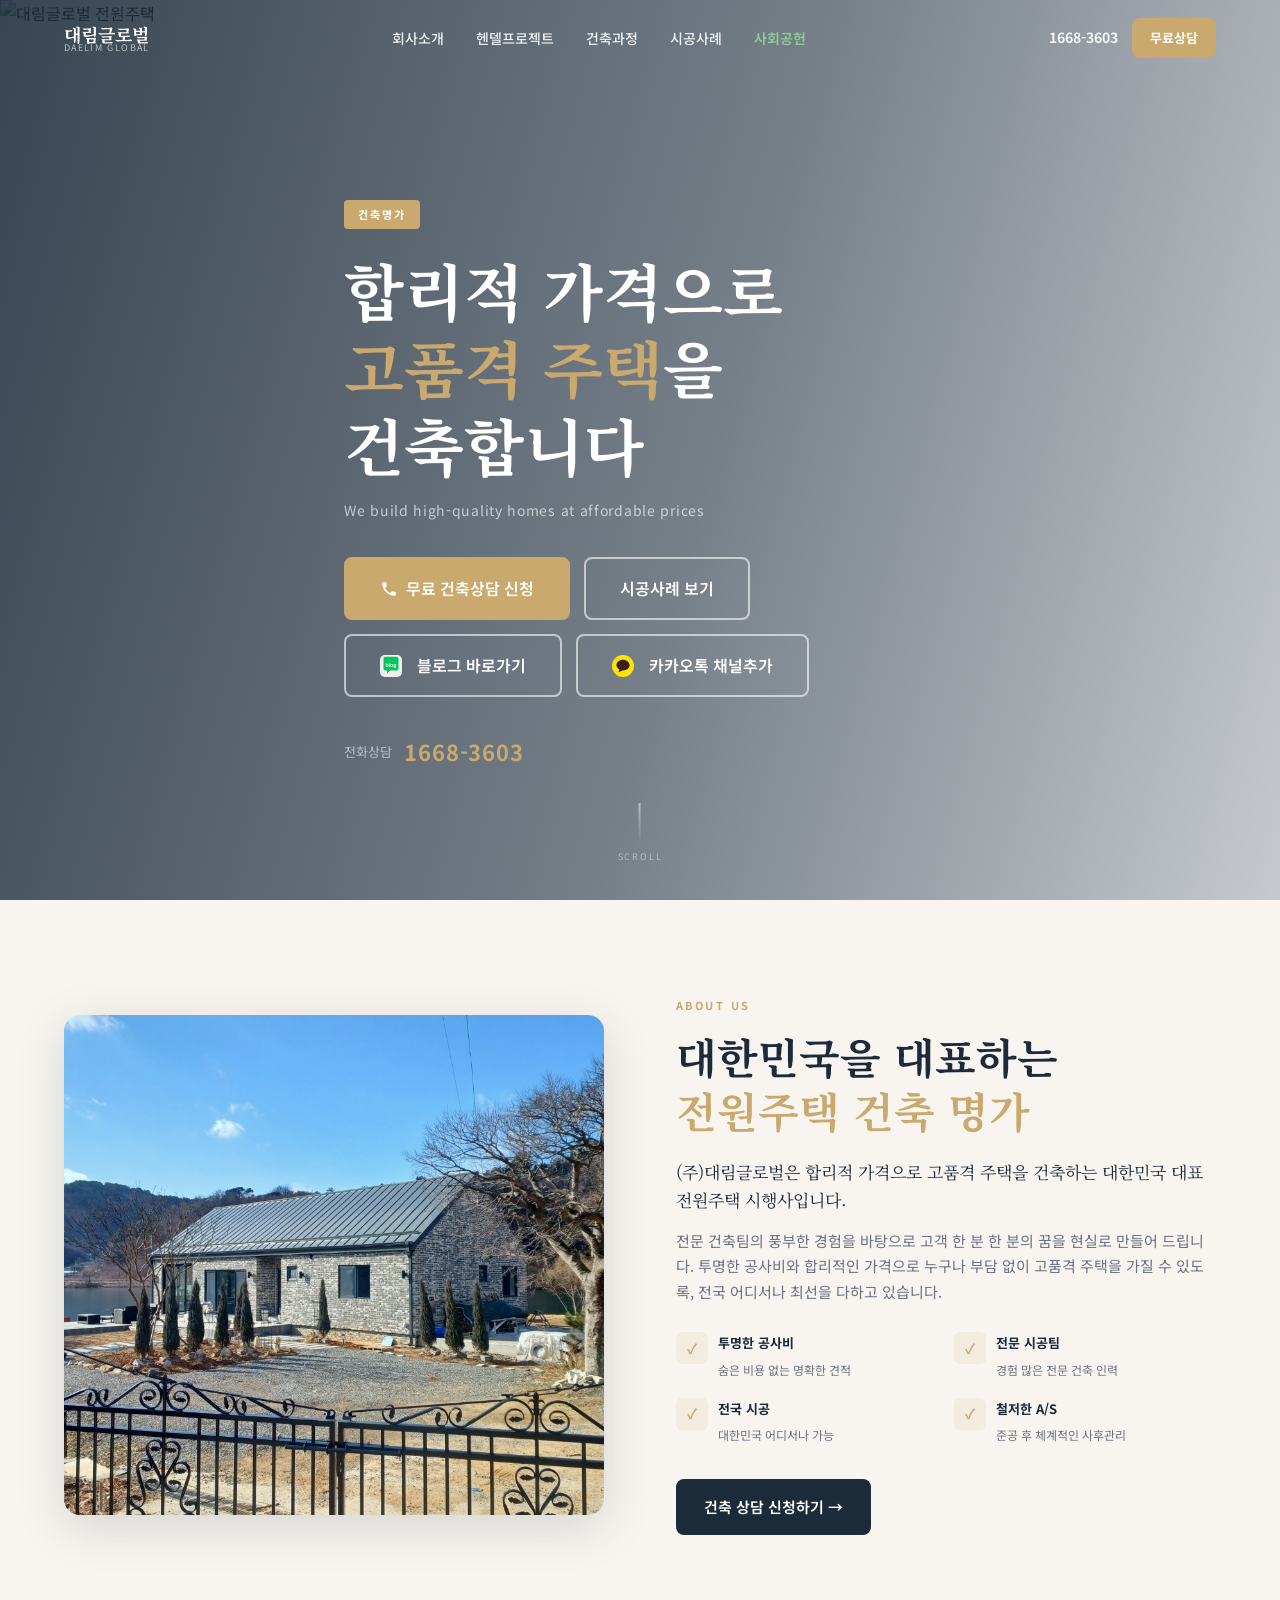
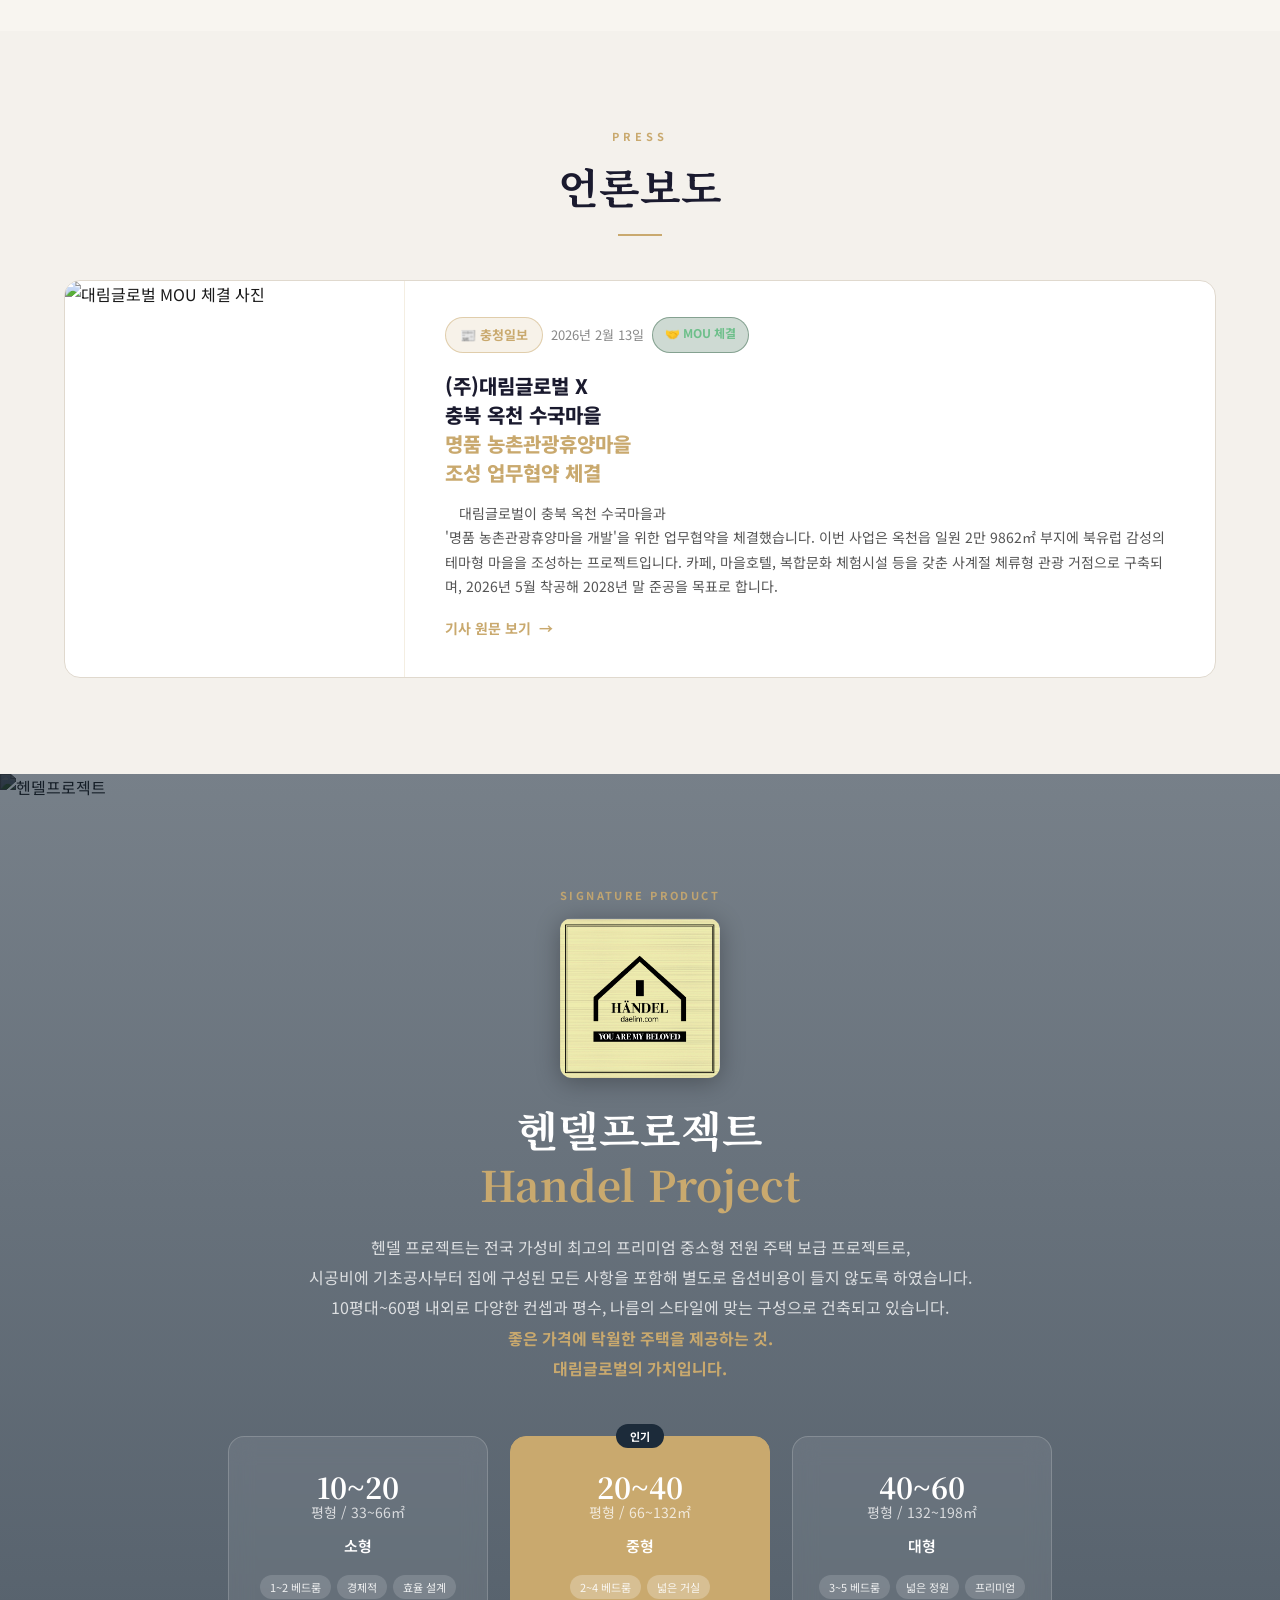
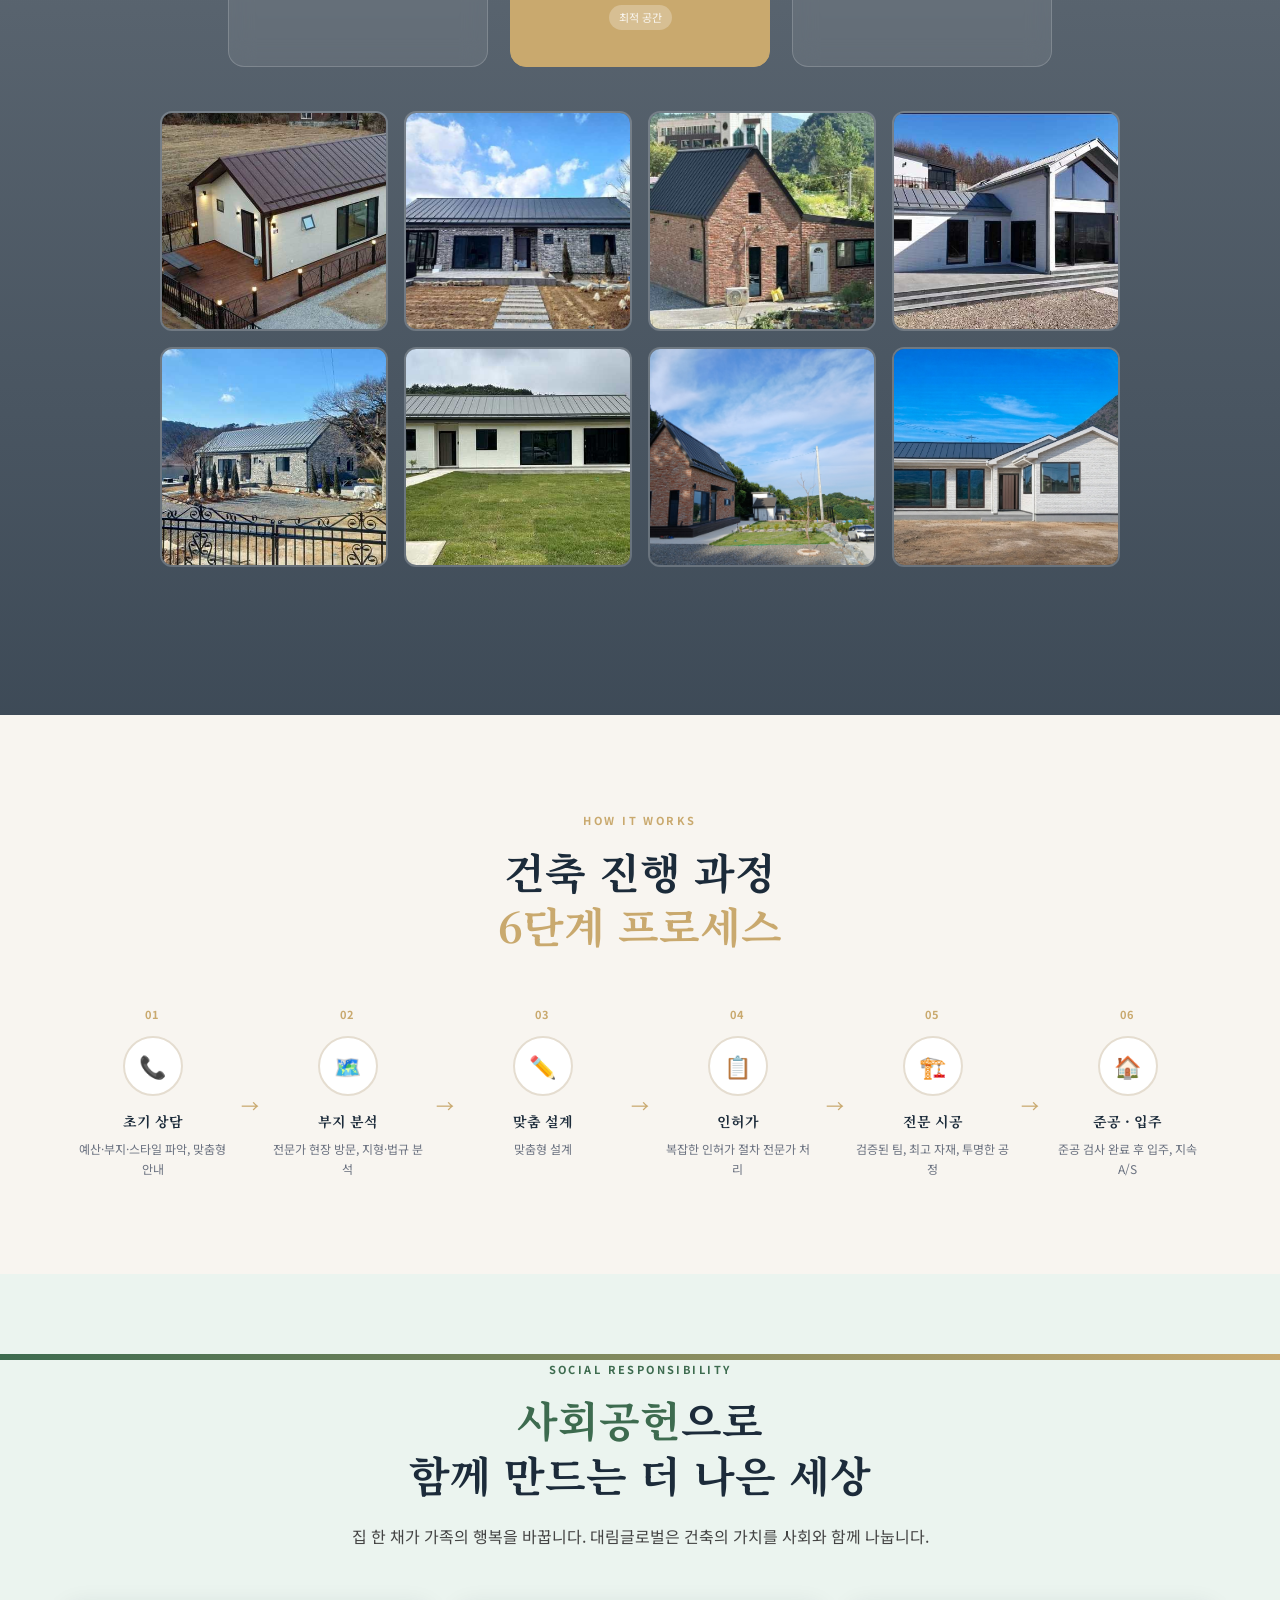
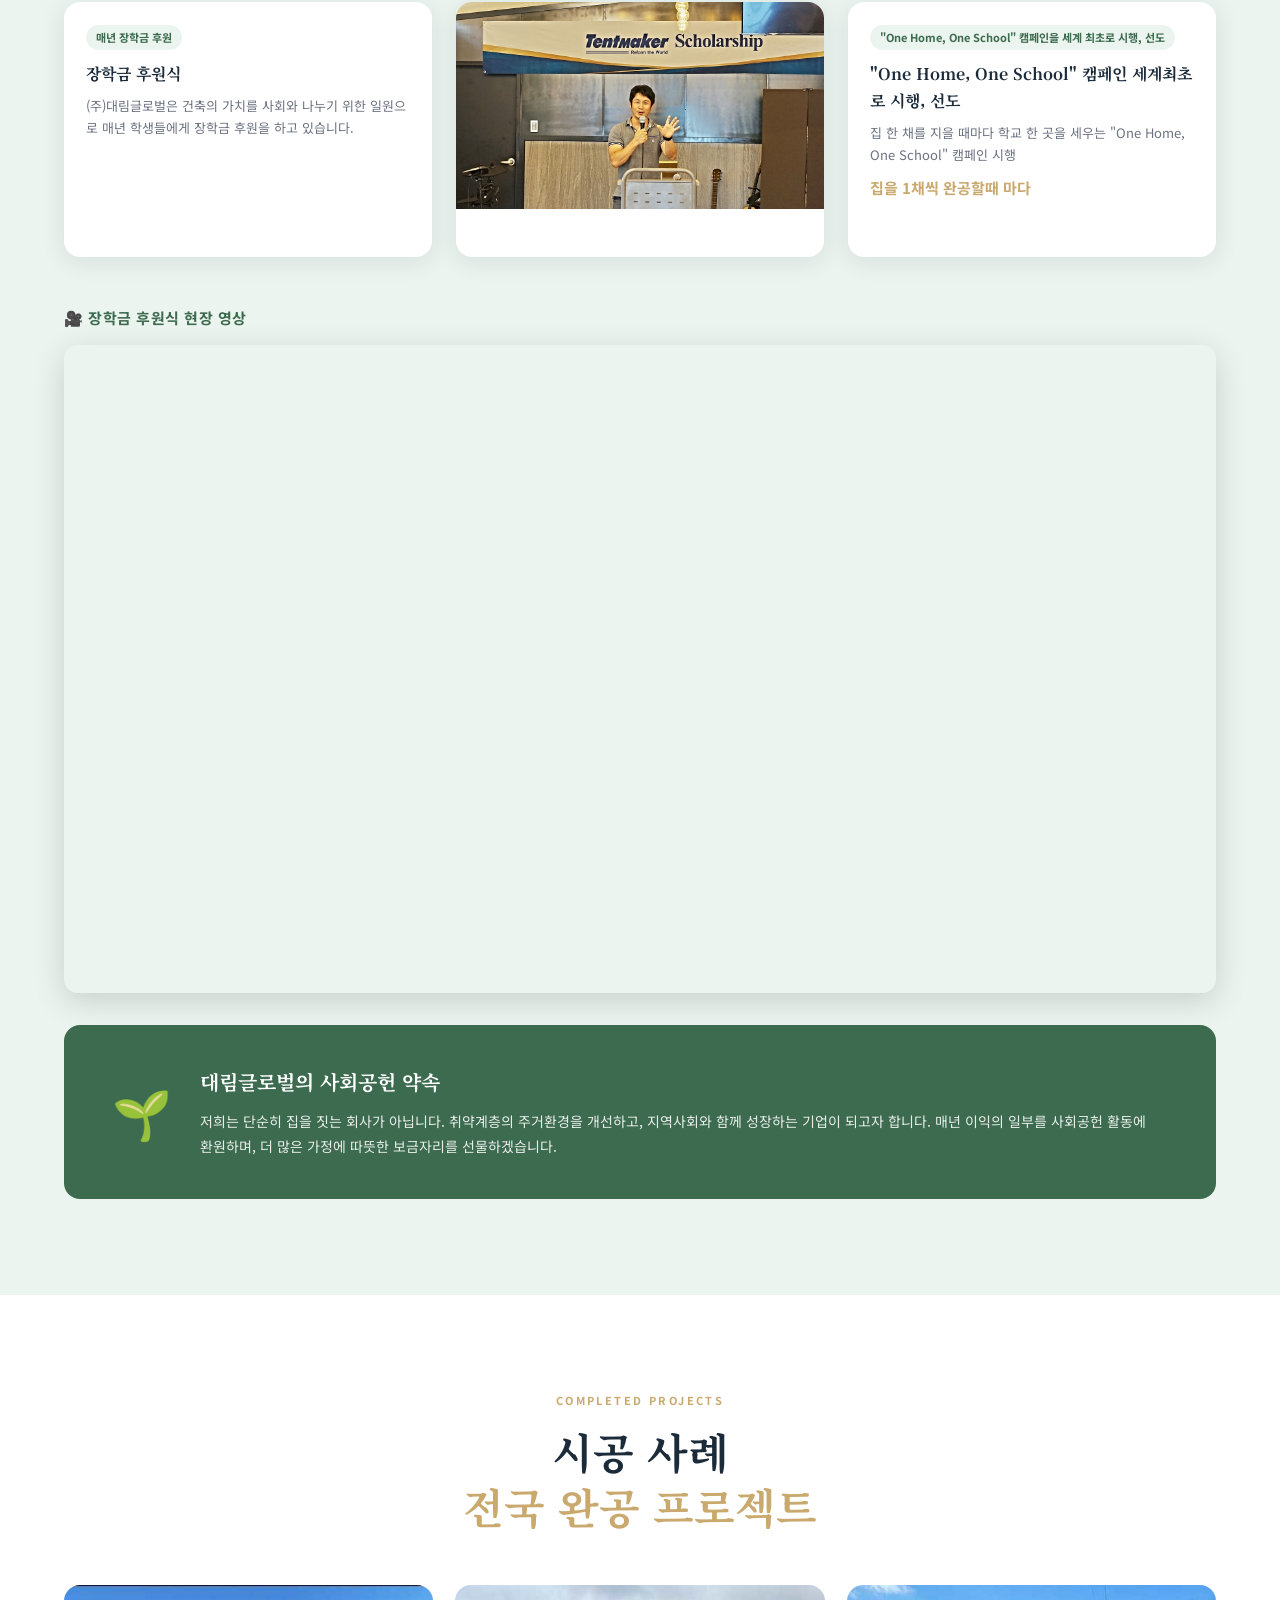
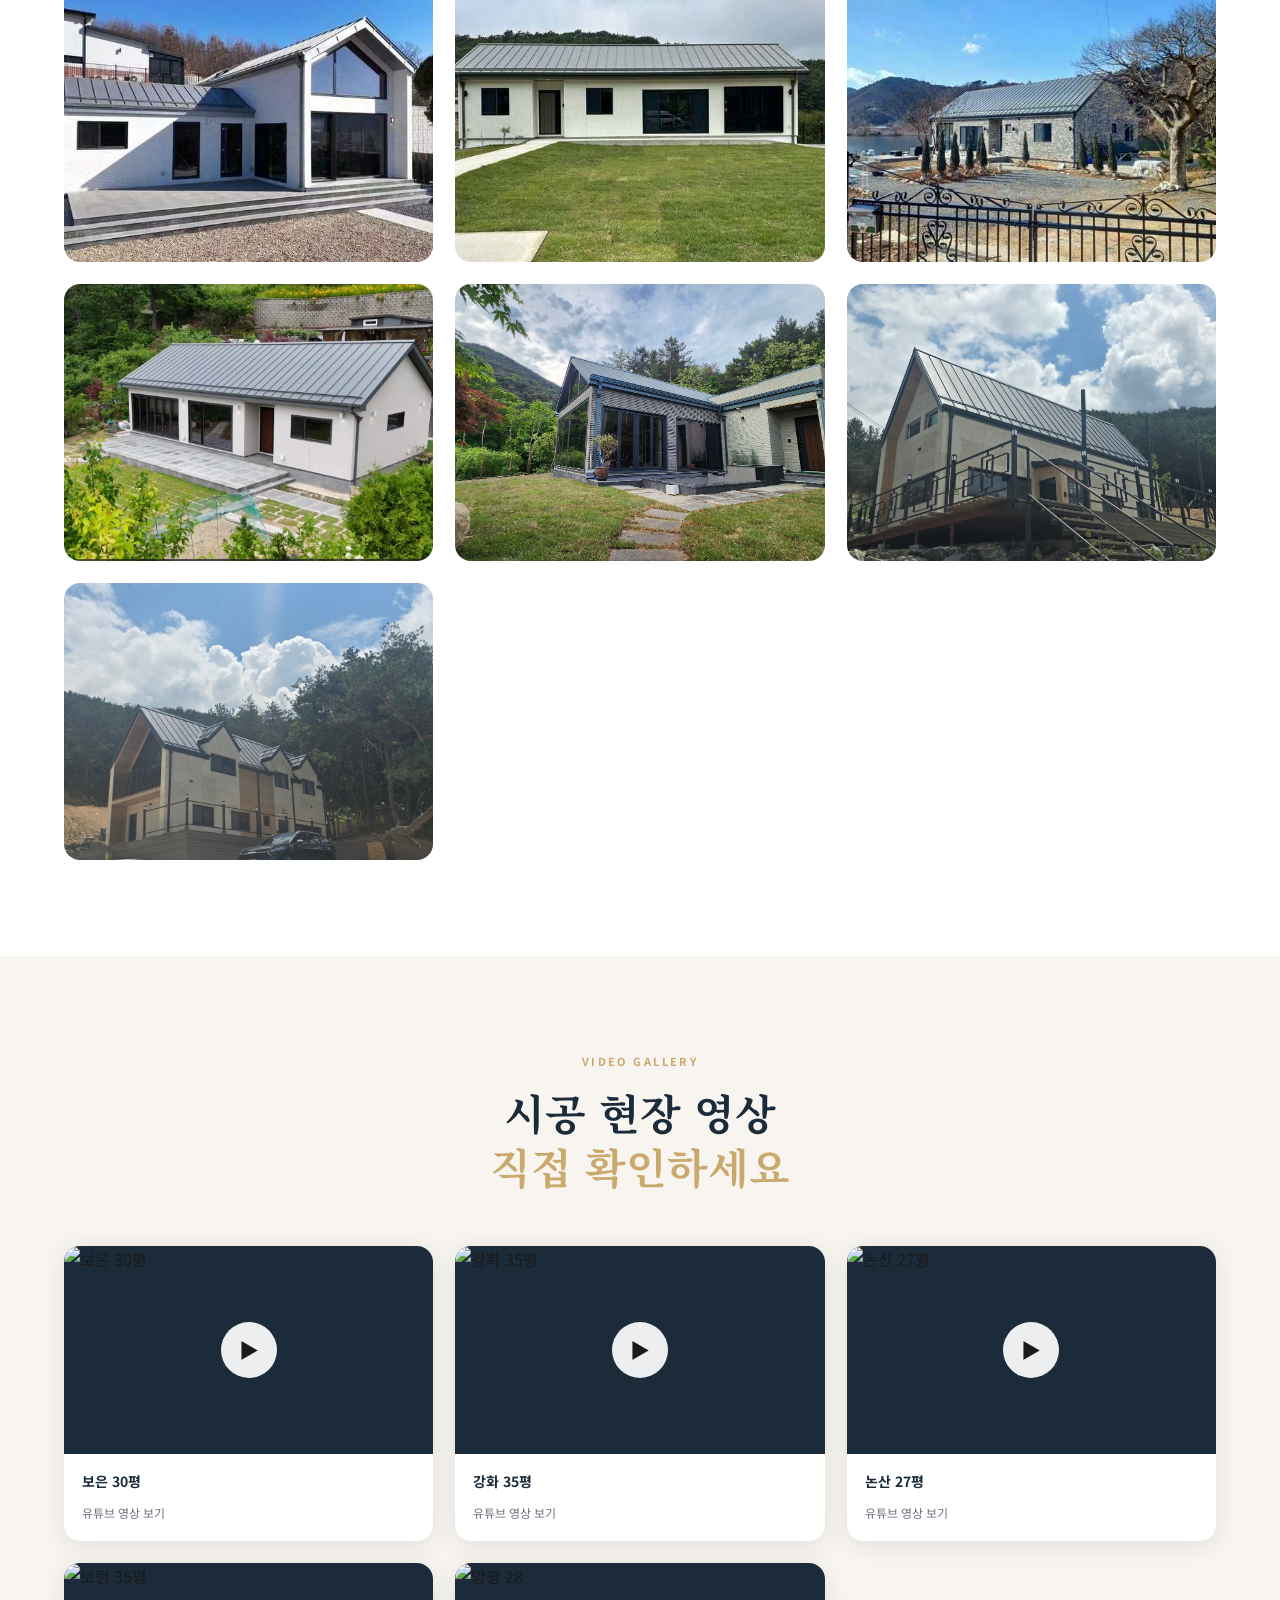
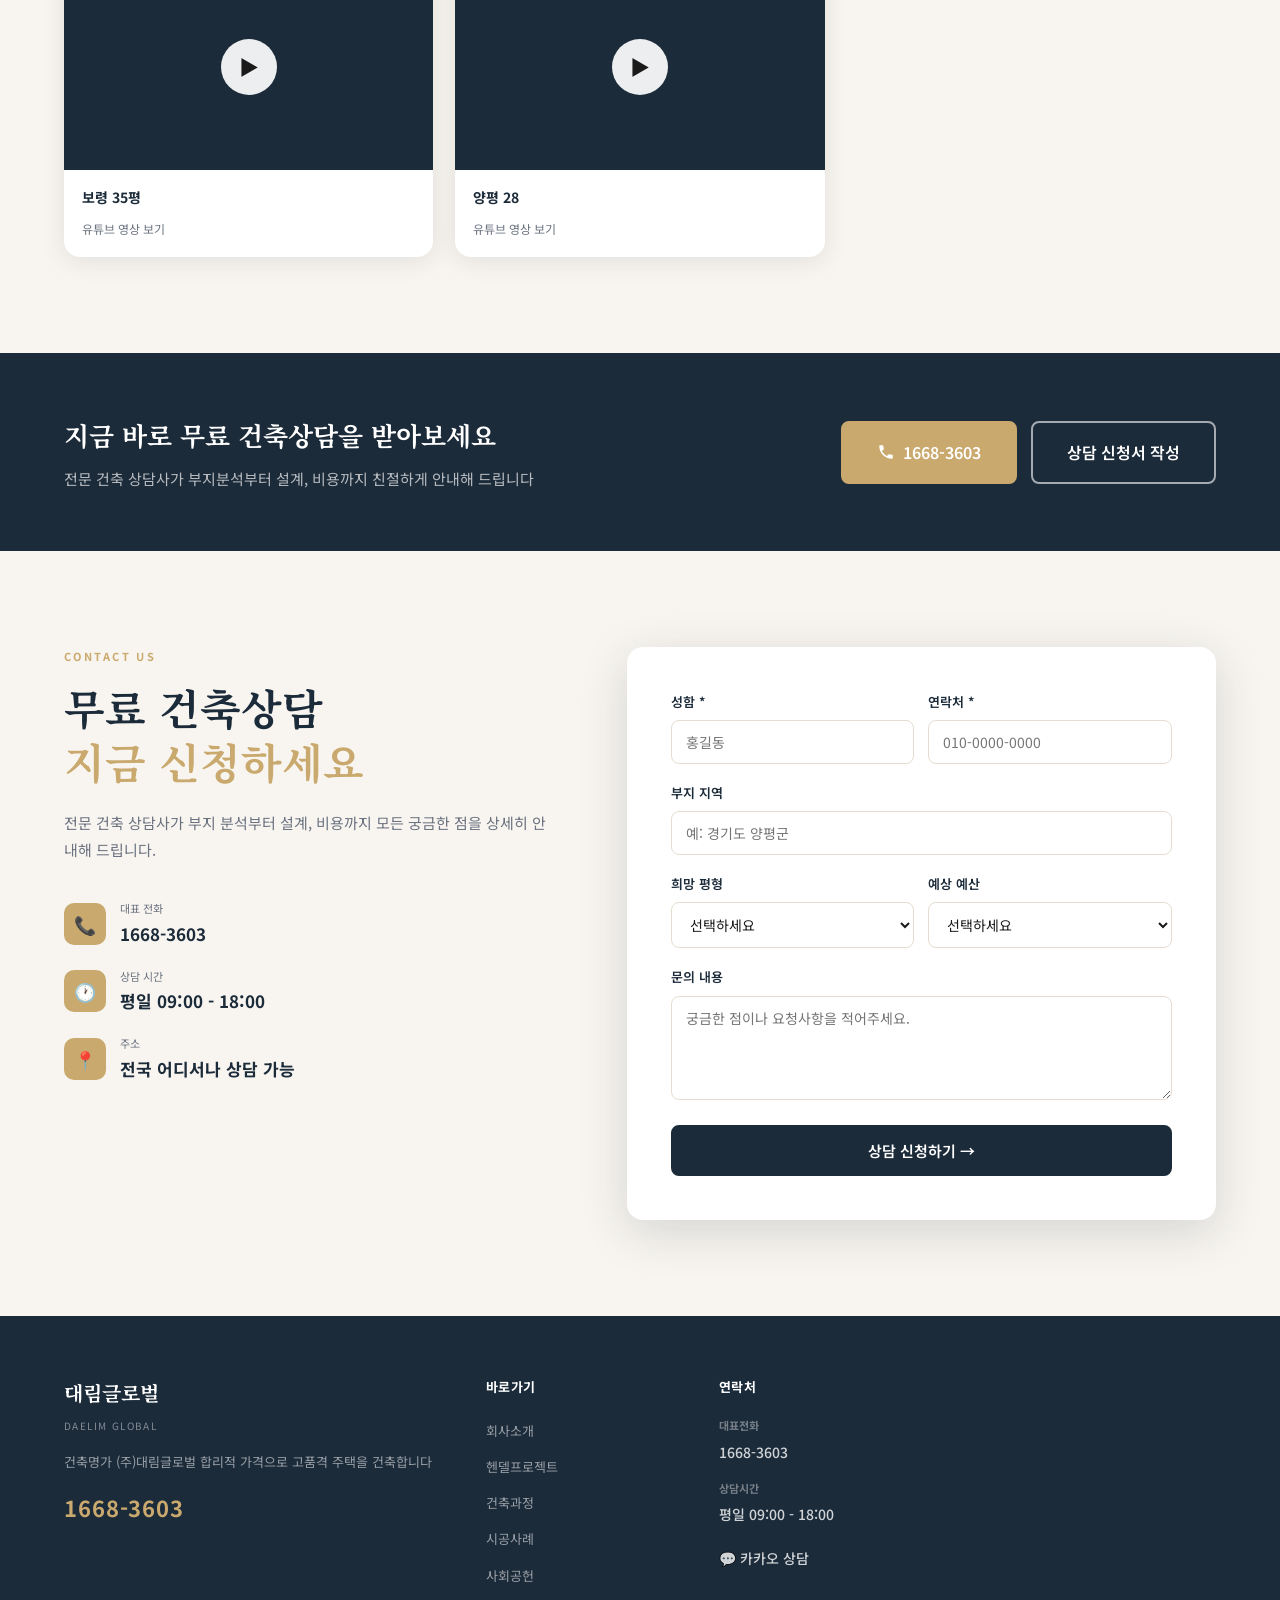
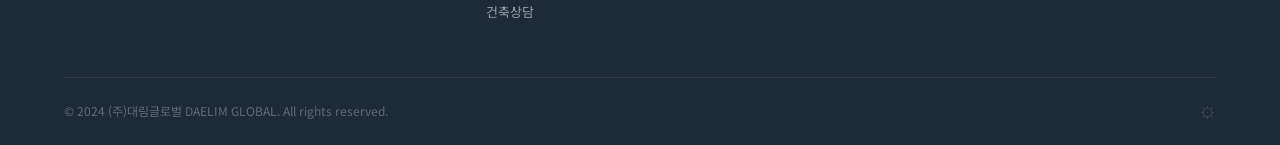
==== index.html @ bdccb21d "Add scholarship ceremony YouTube video to social section" ====
<!DOCTYPE html>
<html lang="ko">
<head>
  <meta charset="UTF-8">
  <meta name="viewport" content="width=device-width, initial-scale=1.0">
  <title>건축명가 (주)대림글로벌 | 합리적 가격, 고품격 전원주택</title>
  <meta name="description" content="건축명가 대림글로벌. 합리적 가격으로 고품격 전원주택을 전국 어디서나 건축합니다. 헨델프로젝트 10~40평 다양한 평형, 투명한 공사비. ☎ 1668-3603">
  <meta property="og:title" content="건축명가 (주)대림글로벌">
  <meta property="og:description" content="합리적 가격으로 고품격 주택을 건축합니다. We build high-quality homes at affordable prices.">
  <meta property="og:type" content="website">
  <link rel="preconnect" href="https://fonts.googleapis.com">
  <link rel="preconnect" href="https://fonts.gstatic.com" crossorigin>
  <link href="https://fonts.googleapis.com/css2?family=Noto+Sans+KR:wght@300;400;500;700&family=Noto+Serif+KR:wght@400;600;700&display=swap" rel="stylesheet">
  <link rel="stylesheet" href="css/style.css">
  <script>
    /* ── 사이트 전역 설정 (모든 기기에서 공통 적용) ── */
    window.DG_CONFIG = {
      w3key:  'dbe4c36b-4b67-4f45-b6d4-99864c518c09',
      gasUrl: 'https://script.google.com/macros/s/AKfycbyP5cpCg7c2ASs5irkB9Z6EfsmQDtLmDY5dZpL1dRGdplwaWx9z8Zp_9alCSHJ4WEhPHQ/exec'
    };
  </script>
</head>
<body>

<!-- ===== HEADER ===== -->
<header class="site-header" id="siteHeader">
  <div class="header-inner">
    <a href="#home" class="site-logo">
<div class="logo-text">
        <span class="logo-kr">대림글로벌</span>
        <span class="logo-en">DAELIM GLOBAL</span>
      </div>
    </a>
    <nav class="site-nav">
      <ul class="nav-list">
        <li><a href="#about" class="nav-link" id="nav-about">회사소개</a></li>
        <li><a href="#handel" class="nav-link" id="nav-beethoven">헨델프로젝트</a></li>
        <li><a href="#process" class="nav-link" id="nav-process">건축과정</a></li>
        <li><a href="#portfolio" class="nav-link" id="nav-portfolio">시공사례</a></li>
        <li><a href="#social" class="nav-link nav-social" id="nav-social">사회공헌</a></li>
      </ul>
    </nav>
    <div class="header-right">
      <a href="tel:16683603" class="header-phone" id="headerPhone">
        <svg width="15" height="15" viewBox="0 0 24 24" fill="currentColor"><path d="M6.6 10.8c1.4 2.8 3.8 5.1 6.6 6.6l2.2-2.2c.27-.27.67-.36 1.02-.24 1.12.37 2.33.57 3.58.57.55 0 1 .45 1 1V20c0 .55-.45 1-1 1-9.39 0-17-7.61-17-17 0-.55.45-1 1-1h3.5c.55 0 1 .45 1 1 0 1.25.2 2.45.57 3.57.11.35.03.74-.25 1.01L6.6 10.8z"/></svg>
        1668-3603
      </a>
      <a href="#contact" class="btn-header-cta" id="nav-cta">무료상담</a>
    </div>
    <button class="mobile-toggle" id="mobileToggle" aria-label="메뉴">
      <span></span><span></span><span></span>
    </button>
  </div>
  <div class="mobile-menu" id="mobileMenu">
    <ul>
      <li><a href="#about" id="mnav-about">회사소개</a></li>
      <li><a href="#handel" id="mnav-beethoven">헨델프로젝트</a></li>
      <li><a href="#process" id="mnav-process">건축과정</a></li>
      <li><a href="#portfolio" id="mnav-portfolio">시공사례</a></li>
      <li><a href="#social" class="mobile-social-link"><span>🌱</span> <span id="mnav-social">사회공헌</span></a></li>
      <li><a href="#contact" class="mobile-cta" id="mnav-cta">무료상담 신청</a></li>
    </ul>
  </div>
</header>

<!-- ===== HERO ===== -->
<section class="hero" id="home">
  <div class="hero-bg">
    <img src="https://images.unsplash.com/photo-1600585154340-be6161a56a0c?w=1920&q=85&auto=format&fit=crop" alt="대림글로벌 전원주택" id="heroBgImg">
  </div>
  <div class="hero-overlay"></div>
  <div class="hero-content container">
    <div class="hero-badge">건축명가</div>
    <h1 class="hero-title" id="heroTitle">
      합리적 가격으로<br><em>고품격 주택</em>을<br>건축합니다
    </h1>
    <p class="hero-sub" id="heroSub">We build high-quality homes at affordable prices</p>
    <div class="hero-btns">
      <a href="#contact" class="btn btn-gold btn-lg">
        <svg width="18" height="18" viewBox="0 0 24 24" fill="currentColor"><path d="M6.6 10.8c1.4 2.8 3.8 5.1 6.6 6.6l2.2-2.2c.27-.27.67-.36 1.02-.24 1.12.37 2.33.57 3.58.57.55 0 1 .45 1 1V20c0 .55-.45 1-1 1-9.39 0-17-7.61-17-17 0-.55.45-1 1-1h3.5c.55 0 1 .45 1 1 0 1.25.2 2.45.57 3.57.11.35.03.74-.25 1.01L6.6 10.8z"/></svg>
        무료 건축상담 신청
      </a>
      <a href="#portfolio" class="btn btn-outline-light btn-lg">시공사례 보기</a>
      <a href="https://blog.naver.com/daelim_global" target="_blank" rel="noopener" class="btn btn-outline-light btn-lg hero-blog-btn">
        <svg xmlns="http://www.w3.org/2000/svg" viewBox="0 0 100 100" width="22" height="22" style="vertical-align:-5px;margin-right:7px;flex-shrink:0">
          <rect width="100" height="100" rx="22" fill="#efefef"/>
          <path d="M16,16 Q16,8 24,8 L76,8 Q84,8 84,16 L84,62 Q84,70 76,70 L46,70 L32,84 L32,70 L24,70 Q16,70 16,62 Z" fill="#03C75A"/>
          <text x="50" y="47" font-family="Arial,Helvetica,sans-serif" font-weight="bold" font-size="24" fill="white" text-anchor="middle" dominant-baseline="middle">blog</text>
        </svg>
        블로그 바로가기
      </a>
      <a href="https://pf.kakao.com/_lxijPG" target="_blank" rel="noopener" class="btn btn-outline-light btn-lg hero-blog-btn">
        <svg xmlns="http://www.w3.org/2000/svg" viewBox="0 0 100 100" width="22" height="22" style="vertical-align:-5px;margin-right:7px;flex-shrink:0">
          <circle cx="50" cy="50" r="50" fill="#FEE500"/>
          <path d="M50 22c-16.57 0-30 10.52-30 23.5 0 8.34 5.27 15.65 13.2 19.8l-3.35 12.24a1 1 0 0 0 1.5 1.1L46.1 70.1A34.7 34.7 0 0 0 50 70.5c16.57 0 30-10.52 30-23.5S66.57 22 50 22z" fill="#3A1D1D"/>
        </svg>
        카카오톡 채널추가
      </a>
    </div>
    <div class="hero-phone-row">
      <span>전화상담</span>
      <a href="tel:16683603" class="hero-phone-num" id="heroPhone">1668-3603</a>
    </div>
  </div>
  <div class="hero-scroll">
    <div class="scroll-line"></div>
    <span>SCROLL</span>
  </div>
</section>


<!-- ===== ABOUT ===== -->
<section class="section about-section" id="about">
  <div class="container">
    <div class="two-col">
      <div class="about-img-wrap reveal-left">
        <img src="img/uploads/hero-main.jpg" alt="대림글로벌" id="aboutImg">
      </div>
      <div class="about-text reveal-right">
        <div class="label">ABOUT US</div>
        <h2 class="ttl" id="aboutTitle">대한민국을 대표하는<br><em>전원주택 건축 명가</em></h2>
        <p class="lead" id="aboutLead">(주)대림글로벌은 합리적 가격으로 고품격 주택을 건축하는 대한민국 대표 전원주택 시행사입니다.</p>
        <p class="desc" id="aboutDesc">풍부한 경험과 전문 건축팀을 바탕으로 고객 한 분 한 분의 꿈을 현실로 만들어 드립니다. 투명한 공사비와 합리적인 가격으로 누구나 부담 없이 고품격 주택을 가질 수 있도록, 전국 어디서나 최선을 다하고 있습니다.</p>
        <div class="about-features">
          <div class="af-item"><span class="af-icon">✓</span><div><strong>투명한 공사비</strong><small>숨은 비용 없는 명확한 견적</small></div></div>
          <div class="af-item"><span class="af-icon">✓</span><div><strong>전문 시공팀</strong><small>경험 많은 전문 건축 인력</small></div></div>
          <div class="af-item"><span class="af-icon">✓</span><div><strong>전국 시공</strong><small>대한민국 어디서나 가능</small></div></div>
          <div class="af-item"><span class="af-icon">✓</span><div><strong>철저한 A/S</strong><small>준공 후 체계적인 사후관리</small></div></div>
        </div>
        <a href="#contact" class="btn btn-primary">건축 상담 신청하기 →</a>
      </div>
    </div>
  </div>
</section>

<!-- ===== PRESS ===== -->
<section class="section" id="press" style="background:#f4f1ec">
  <div class="container">
    <div style="text-align:center;margin-bottom:44px">
      <div class="label" style="color:#C9A96E;letter-spacing:4px">PRESS</div>
      <h2 class="ttl" style="color:#1a1a2e;margin-top:8px">언론보도</h2>
      <div style="width:44px;height:2px;background:#C9A96E;margin:14px auto 0"></div>
    </div>

    <a href="https://www.ccdailynews.com/news/articleView.html?idxno=2398648" target="_blank" rel="noopener" class="press-card-link">
      <div class="press-card" style="background:#fff;border-color:#e0d9ce">
        <!-- 왼쪽: MOU 사진 -->
        <div class="press-card-img">
          <img src="https://i.imgur.com/MZxP0Tu.jpeg" alt="대림글로벌 MOU 체결 사진" class="press-photo">
        </div>

        <!-- 오른쪽: 기사 내용 -->
        <div class="press-card-right">
          <div style="display:flex;gap:8px;flex-wrap:wrap;margin-bottom:4px">
            <div class="press-badge">📰 충청일보</div>
            <div style="color:#888;font-size:13px;display:flex;align-items:center">2026년 2월 13일</div>
            <div class="press-mou-badge">🤝 MOU 체결</div>
          </div>
          <h3 class="press-title" style="color:#1a1a2e">(주)대림글로벌 X<br>충북 옥천 수국마을<br><em>명품 농촌관광휴양마을<br>조성 업무협약 체결</em></h3>
          <p class="press-desc" style="color:#555;text-indent:1em">대림글로벌이 충북 옥천 수국마을과<br>'명품 농촌관광휴양마을 개발'을 위한 업무협약을 체결했습니다. 이번 사업은 옥천읍 일원 2만 9862㎡ 부지에 북유럽 감성의 테마형 마을을 조성하는 프로젝트입니다. 카페, 마을호텔, 복합문화 체험시설 등을 갖춘 사계절 체류형 관광 거점으로 구축되며, 2026년 5월 착공해 2028년 말 준공을 목표로 합니다.</p>
          <div class="press-read-more">기사 원문 보기 <span style="margin-left:4px">→</span></div>
        </div>
      </div>
    </a>
  </div>
</section>

<!-- ===== HANDEL PROJECT ===== -->
<section class="beethoven-section" id="handel">
  <div class="beethoven-bg">
    <img src="https://images.unsplash.com/photo-1564013799919-ab600027ffc6?w=1920&q=80&auto=format&fit=crop" alt="헨델프로젝트">
  </div>
  <div class="beethoven-overlay"></div>
  <div class="container beethoven-content">
    <div class="label light">SIGNATURE PRODUCT</div>
    <img src="img/handel-project.png" alt="헨델프로젝트" style="width:160px;height:160px;object-fit:contain;border-radius:12px;margin:0 auto 24px;display:block;box-shadow:0 4px 24px rgba(0,0,0,0.3)">
    <h2 class="ttl light">헨델프로젝트<br><em>Handel Project</em></h2>
    <p class="beethoven-desc">헨델 프로젝트는 전국 가성비 최고의 프리미엄 중소형 전원 주택 보급 프로젝트로,<br>시공비에 기초공사부터 집에 구성된 모든 사항을 포함해 별도로 옵션비용이 들지 않도록 하였습니다.<br>10평대~60평 내외로 다양한 컨셉과 평수, 나름의 스타일에 맞는 구성으로 건축되고 있습니다.<br><em style="color:#C9A96E;font-style:normal;font-weight:700">좋은 가격에 탁월한 주택을 제공하는 것.<br>대림글로벌의 가치입니다.</em></p>
    <div class="b-types">
      <div class="b-card">
        <div class="b-num" style="font-size:1.8rem">10~20</div>
        <div class="b-unit">평형 / 33~66㎡</div>
        <div class="b-name">소형</div>
        <div class="b-tags"><span>1~2 베드룸</span><span>경제적</span><span>효율 설계</span></div>
      </div>
      <div class="b-card b-featured">
        <div class="b-popular">인기</div>
        <div class="b-num" style="font-size:1.8rem">20~40</div>
        <div class="b-unit">평형 / 66~132㎡</div>
        <div class="b-name">중형</div>
        <div class="b-tags"><span>2~4 베드룸</span><span>넓은 거실</span><span>최적 공간</span></div>
      </div>
      <div class="b-card">
        <div class="b-num" style="font-size:1.8rem">40~60</div>
        <div class="b-unit">평형 / 132~198㎡</div>
        <div class="b-name">대형</div>
        <div class="b-tags"><span>3~5 베드룸</span><span>넓은 정원</span><span>프리미엄</span></div>
      </div>
    </div>
    <div class="beethoven-gallery" id="beethovenGallery" style="display:none"></div>
    <a href="#" class="btn btn-outline-light beethoven-yt-btn" id="beethovenYT" target="_blank" rel="noopener" style="display:none;margin-bottom:20px">▶ 시공 영상 보기</a>

  </div>
</section>

<!-- ===== PROCESS ===== -->
<section class="section bg-cream" id="process">
  <div class="container">
    <div class="sec-hd center">
      <div class="label">HOW IT WORKS</div>
      <h2 class="ttl">건축 진행 과정<br><em>6단계 프로세스</em></h2>
    </div>
    <div class="process-row">
      <div class="proc-step reveal"><span class="proc-num">01</span><div class="proc-ico">📞</div><h4>초기 상담</h4><p>예산·부지·스타일 파악, 맞춤형 안내</p></div>
      <div class="proc-arr">→</div>
      <div class="proc-step reveal"><span class="proc-num">02</span><div class="proc-ico">🗺️</div><h4>부지 분석</h4><p>전문가 현장 방문, 지형·법규 분석</p></div>
      <div class="proc-arr">→</div>
      <div class="proc-step reveal"><span class="proc-num">03</span><div class="proc-ico">✏️</div><h4>맞춤 설계</h4><p>맞춤형 설계</p></div>
      <div class="proc-arr">→</div>
      <div class="proc-step reveal"><span class="proc-num">04</span><div class="proc-ico">📋</div><h4>인허가</h4><p>복잡한 인허가 절차 전문가 처리</p></div>
      <div class="proc-arr">→</div>
      <div class="proc-step reveal"><span class="proc-num">05</span><div class="proc-ico">🏗️</div><h4>전문 시공</h4><p>검증된 팀, 최고 자재, 투명한 공정</p></div>
      <div class="proc-arr">→</div>
      <div class="proc-step reveal"><span class="proc-num">06</span><div class="proc-ico">🏠</div><h4>준공 · 입주</h4><p>준공 검사 완료 후 입주, 지속 A/S</p></div>
    </div>
  </div>
</section>

<!-- ===== 사회공헌 (SOCIAL CONTRIBUTION) ===== -->
<section class="section social-section" id="social">
  <div class="social-top-accent"></div>
  <div class="container">
    <div class="sec-hd center reveal">
      <div class="label green">SOCIAL RESPONSIBILITY</div>
      <h2 class="ttl"><em class="green">사회공헌</em>으로<br>함께 만드는 더 나은 세상</h2>
      <p class="social-lead" id="socialLead">집 한 채가 가족의 행복을 바꿉니다. 대림글로벌은 건축의 가치를 사회와 함께 나눕니다.</p>
    </div>

    <div class="social-activities" id="socialActivities">
      <!-- JS로 렌더링 -->
    </div>

    <div class="social-video-wrap reveal">
      <div class="social-video-label">🎥 장학금 후원식 현장 영상</div>
      <div class="social-video-frame">
        <iframe src="https://www.youtube.com/embed/eiPOi4S76MM?autoplay=1&mute=1&loop=1&playlist=eiPOi4S76MM&controls=1&rel=0" title="장학금 후원식 영상" frameborder="0" allow="autoplay; encrypted-media; picture-in-picture" allowfullscreen></iframe>
      </div>
    </div>

    <div class="social-mission reveal">
      <div class="mission-icon">🌱</div>
      <div class="mission-text">
        <h3 id="missionTitle">대림글로벌의 사회공헌 약속</h3>
        <p id="missionDesc">저희는 단순히 집을 짓는 회사가 아닙니다. 취약계층의 주거환경을 개선하고, 지역사회와 함께 성장하는 기업이 되고자 합니다. 매년 이익의 일부를 사회공헌 활동에 환원하며, 더 많은 가정에 따뜻한 보금자리를 선물하겠습니다.</p>
      </div>
    </div>
  </div>
</section>

<!-- ===== PORTFOLIO ===== -->
<section class="section" id="portfolio">
  <div class="container">
    <div class="sec-hd center">
      <div class="label">COMPLETED PROJECTS</div>
      <h2 class="ttl">시공 사례<br><em>전국 완공 프로젝트</em></h2>
    </div>
    <div class="portfolio-grid" id="portfolioGrid">
      <!-- JS로 렌더링 -->
    </div>
  </div>
</section>

<!-- ===== VIDEO GALLERY ===== -->
<section class="section bg-cream" id="videos">
  <div class="container">
    <div class="sec-hd center">
      <div class="label">VIDEO GALLERY</div>
      <h2 class="ttl">시공 현장 영상<br><em>직접 확인하세요</em></h2>
    </div>
    <div class="video-grid" id="videoGrid">
      <!-- JS로 렌더링 -->
    </div>
  </div>
</section>

<!-- ===== CTA BANNER ===== -->
<div class="cta-banner">
  <div class="container cta-inner">
    <div>
      <h2 id="ctaTitle">지금 바로 무료 건축상담을 받아보세요</h2>
      <p id="ctaDesc">전문 건축 상담사가 부지분석부터 설계, 비용까지 친절하게 안내해 드립니다</p>
    </div>
    <div class="cta-btns">
      <a href="tel:16683603" class="btn btn-gold btn-lg">
        <svg width="18" height="18" viewBox="0 0 24 24" fill="currentColor"><path d="M6.6 10.8c1.4 2.8 3.8 5.1 6.6 6.6l2.2-2.2c.27-.27.67-.36 1.02-.24 1.12.37 2.33.57 3.58.57.55 0 1 .45 1 1V20c0 .55-.45 1-1 1-9.39 0-17-7.61-17-17 0-.55.45-1 1-1h3.5c.55 0 1 .45 1 1 0 1.25.2 2.45.57 3.57.11.35.03.74-.25 1.01L6.6 10.8z"/></svg>
        <span id="ctaPhone">1668-3603</span>
      </a>
      <a href="#contact" class="btn btn-outline-light btn-lg">상담 신청서 작성</a>
    </div>
  </div>
</div>

<!-- ===== CONTACT ===== -->
<section class="section bg-cream" id="contact">
  <div class="container">
    <div class="contact-grid">
      <div class="contact-info reveal-left">
        <div class="label">CONTACT US</div>
        <h2 class="ttl">무료 건축상담<br><em>지금 신청하세요</em></h2>
        <p class="contact-desc">전문 건축 상담사가 부지 분석부터 설계, 비용까지 모든 궁금한 점을 상세히 안내해 드립니다.</p>
        <div class="contact-items">
          <div class="ci-item">
            <div class="ci-icon">📞</div>
            <div><small>대표 전화</small><a href="tel:16683603" id="contactPhone">1668-3603</a></div>
          </div>
          <div class="ci-item">
            <div class="ci-icon">🕐</div>
            <div><small>상담 시간</small><span id="contactHours">평일 09:00 - 18:00</span></div>
          </div>
          <div class="ci-item">
            <div class="ci-icon">📍</div>
            <div><small>주소</small><span id="contactAddr">전국 어디서나 상담 가능</span></div>
          </div>
        </div>
      </div>
      <div class="contact-form-box reveal-right">
        <form id="contactForm">
          <div class="form-row">
            <div class="fg"><label>성함 *</label><input type="text" name="name" placeholder="홍길동" required></div>
            <div class="fg"><label>연락처 *</label><input type="tel" name="phone" placeholder="010-0000-0000" required></div>
          </div>
          <div class="fg"><label>부지 지역</label><input type="text" name="location" placeholder="예: 경기도 양평군"></div>
          <div class="form-row">
            <div class="fg">
              <label>희망 평형</label>
              <select name="size">
                <option value="">선택하세요</option>
                <option>10평형 (33㎡)</option>
                <option>15평형 (50㎡)</option>
                <option>20평형 (66㎡)</option>
                <option>25평형 (83㎡)</option>
                <option>30평형 (99㎡)</option>
                <option>35평형 (116㎡)</option>
                <option>40평형 (132㎡)</option>
                <option>기타 (직접 협의)</option>
              </select>
            </div>
            <div class="fg">
              <label>예상 예산</label>
              <select name="budget">
                <option value="">선택하세요</option>
                <option>2억 미만</option>
                <option>2억 ~ 3억</option>
                <option>3억 ~ 4억</option>
                <option>4억 이상</option>
              </select>
            </div>
          </div>
          <div class="fg"><label>문의 내용</label><textarea name="message" rows="4" placeholder="궁금한 점이나 요청사항을 적어주세요."></textarea></div>
          <button type="submit" class="btn btn-primary btn-full">상담 신청하기 →</button>
        </form>
        <div class="form-done" id="formDone" style="display:none">
          <div class="done-circle">✓</div>
          <h3>상담 신청이 완료되었습니다!</h3>
          <p>빠른 시일 내에 담당자가 연락드리겠습니다.<br>급하신 분은 <a href="tel:16683603">1668-3603</a>으로 전화주세요.</p>
        </div>
      </div>
    </div>
  </div>
</section>

<!-- ===== FOOTER ===== -->
<footer class="site-footer">
  <div class="container">
    <div class="footer-grid">
      <div class="footer-brand">
        <div class="footer-logo"><span>대림글로벌</span><small>DAELIM GLOBAL</small></div>
        <p id="footerTagline">건축명가 (주)대림글로벌<br>합리적 가격으로 고품격 주택을 건축합니다</p>
        <a href="tel:16683603" class="footer-tel" id="footerPhone">1668-3603</a>
      </div>
      <div class="footer-nav">
        <h5>바로가기</h5>
        <ul>
          <li><a href="#about">회사소개</a></li>
          <li><a href="#handel">헨델프로젝트</a></li>
          <li><a href="#process">건축과정</a></li>
          <li><a href="#portfolio">시공사례</a></li>
          <li><a href="#social">사회공헌</a></li>
          <li><a href="#contact">건축상담</a></li>
        </ul>
      </div>
      <div class="footer-contact">
        <h5>연락처</h5>
        <div><strong>대표전화</strong><a href="tel:16683603" id="footerPhone2">1668-3603</a></div>
        <div><strong>상담시간</strong><span id="footerHours">평일 09:00 - 18:00</span></div>
        <div class="social-links">
          <a href="#" class="social-link" id="footerKakao" title="카카오톡">💬 카카오 상담</a>
        </div>
      </div>
    </div>
    <div class="footer-bottom">
      <p id="footerCopyright">© 2024 (주)대림글로벌 DAELIM GLOBAL. All rights reserved.</p>
      <a href="admin/" class="admin-link" title="관리자">⚙</a>
    </div>
  </div>
</footer>

<!-- 플로팅 전화 버튼 -->
<a href="tel:16683603" class="float-call" aria-label="전화상담">
  <svg width="26" height="26" viewBox="0 0 24 24" fill="currentColor"><path d="M6.6 10.8c1.4 2.8 3.8 5.1 6.6 6.6l2.2-2.2c.27-.27.67-.36 1.02-.24 1.12.37 2.33.57 3.58.57.55 0 1 .45 1 1V20c0 .55-.45 1-1 1-9.39 0-17-7.61-17-17 0-.55.45-1 1-1h3.5c.55 0 1 .45 1 1 0 1.25.2 2.45.57 3.57.11.35.03.74-.25 1.01L6.6 10.8z"/></svg>
</a>

<script src="js/content.js?v=2"></script>
<script src="js/main.js"></script>
<script>
(function() {
  try {
    var g = (window.DG_CONFIG && window.DG_CONFIG.gasUrl) || '';
    if (!g) return;
    var td = new Date().toISOString().slice(0, 10);
    var lv = localStorage.getItem('dg_lv');
    var isNew = (lv !== td) ? '1' : '0';
    localStorage.setItem('dg_lv', td);
    var ua = /Mobi|Android|iPhone|iPad/i.test(navigator.userAgent) ? 'mobile' : 'desktop';
    var ref = 'direct';
    try { if (document.referrer) ref = new URL(document.referrer).hostname; } catch(e) {}
    fetch(g + '?action=pageview&ua=' + ua + '&ref=' + encodeURIComponent(ref) + '&new=' + isNew + '&t=' + Date.now(), { mode: 'no-cors' }).catch(function() {});
  } catch(e) {}
})();
</script>
</body>
</html>
---- css/style.css ----
/* =============================================
   DAELIM GLOBAL — Main Stylesheet
   ============================================= */

:root {
  --primary:     #1C2B3A;
  --primary-lt:  #2D3F52;
  --gold:        #C9A96E;
  --gold-dk:     #A8893A;
  --green:       #3D6B4F;
  --green-lt:    #EBF4EF;
  --cream:       #F8F5F0;
  --white:       #FFFFFF;
  --text:        #1A1A1A;
  --text-md:     #444444;
  --text-lt:     #6B7280;
  --border:      #E5DDD0;
  --shadow:      0 4px 24px rgba(28,43,58,.10);
  --shadow-lg:   0 12px 48px rgba(28,43,58,.16);
  --radius:      8px;
  --radius-lg:   16px;
  --trans:       .3s ease;
  --container:   1200px;
  --sec-py:      96px;
  --serif:       'Noto Serif KR', Georgia, serif;
  --sans:        'Noto Sans KR', sans-serif;
}

/* ── Reset ── */
*, *::before, *::after { box-sizing: border-box; margin: 0; padding: 0; }
html { scroll-behavior: smooth; }
body { font-family: var(--sans); color: var(--text); background: var(--white); line-height: 1.7; overflow-x: hidden; }
img  { max-width: 100%; height: auto; display: block; }
a    { text-decoration: none; color: inherit; }
ul   { list-style: none; }
input, textarea, select, button { font-family: inherit; }

/* ── Utility ── */
.container { max-width: var(--container); margin: 0 auto; padding: 0 24px; }
.section   { padding: var(--sec-py) 0; }
.bg-cream  { background: var(--cream); }
.center    { text-align: center; }

/* ── Typography ── */
.label {
  font-size: 11px; font-weight: 700; letter-spacing: .22em;
  color: var(--gold); text-transform: uppercase; margin-bottom: 14px;
}
.label.green { color: var(--green); }
.label.light { color: rgba(201,169,110,.9); }

.ttl {
  font-family: var(--serif); font-size: clamp(26px, 4vw, 42px);
  font-weight: 700; line-height: 1.3; color: var(--primary); margin-bottom: 20px;
}
.ttl em    { font-style: normal; color: var(--gold); }
.ttl.light { color: var(--white); }
.ttl em.green { color: var(--green); }

.lead  { font-size: 17px; line-height: 1.65; color: var(--primary); margin-bottom: 14px; font-family: var(--serif); }
.desc  { font-size: 15px; color: var(--text-lt); margin-bottom: 28px; }

.sec-hd        { margin-bottom: 52px; }
.sec-desc      { font-size: 16px; color: var(--text-lt); margin-top: -8px; margin-bottom: 0; }
.two-col       { display: grid; grid-template-columns: 1fr 1fr; gap: 72px; align-items: center; }

/* ── Buttons ── */
.btn {
  display: inline-flex; align-items: center; gap: 8px;
  padding: 13px 26px; border-radius: var(--radius);
  font-size: 15px; font-weight: 600; cursor: pointer;
  border: 2px solid transparent; transition: var(--trans); white-space: nowrap;
}
.btn-lg  { padding: 16px 34px; font-size: 16px; }
.btn-full { width: 100%; justify-content: center; }

.btn-primary  { background: var(--primary); color: var(--white); border-color: var(--primary); }
.btn-primary:hover { background: var(--primary-lt); }

.btn-gold     { background: var(--gold); color: var(--white); border-color: var(--gold); }
.btn-gold:hover { background: var(--gold-dk); border-color: var(--gold-dk); }

.btn-outline-light { background: transparent; color: var(--white); border-color: rgba(255,255,255,.6); }
.btn-outline-light:hover { background: var(--white); color: var(--primary); border-color: var(--white); }

.btn-green   { background: var(--green); color: var(--white); border-color: var(--green); }
.btn-green:hover { background: #2f5440; }

/* =============================================
   HEADER
   ============================================= */
.site-header {
  position: fixed; top: 0; left: 0; right: 0; z-index: 1000;
  transition: background var(--trans), box-shadow var(--trans);
}
.site-header.scrolled { background: var(--white); box-shadow: 0 2px 20px rgba(0,0,0,.08); }

.header-inner {
  max-width: var(--container); margin: 0 auto; padding: 18px 24px;
  display: flex; align-items: center; gap: 24px;
}

.site-logo { display: flex; align-items: center; gap: 10px; flex-shrink: 0; }
.logo-emblem-img {
  width: 38px; height: 38px; border-radius: 50%; object-fit: cover; flex-shrink: 0;
}
.logo-text { display: flex; flex-direction: column; line-height: 1; }
.logo-kr { font-family: var(--serif); font-size: 18px; font-weight: 700; color: var(--white); transition: color var(--trans); }
.logo-en { font-size: 9px; letter-spacing: .15em; color: rgba(255,255,255,.65); transition: color var(--trans); }
.site-header.scrolled .logo-kr { color: var(--primary); }
.site-header.scrolled .logo-en { color: var(--text-lt); }

.site-nav { flex: 1; }
.nav-list { display: flex; align-items: center; gap: 32px; justify-content: center; }
.nav-link {
  font-size: 14px; font-weight: 500; color: rgba(255,255,255,.9);
  position: relative; transition: color var(--trans); padding-bottom: 2px;
}
.nav-link::after {
  content: ''; position: absolute; bottom: -3px; left: 0; width: 0; height: 2px;
  background: var(--gold); transition: width var(--trans);
}
.nav-link:hover::after { width: 100%; }
.nav-link:hover       { color: var(--gold); }
.nav-social           { color: rgba(144,210,150,.95) !important; font-weight: 600; }
.nav-social::after    { background: var(--green) !important; }
.nav-social:hover     { color: #7ecf8a !important; }
.site-header.scrolled .nav-link  { color: var(--text-md); }
.site-header.scrolled .nav-link:hover { color: var(--gold); }
.site-header.scrolled .nav-social { color: var(--green) !important; }

.header-right { display: flex; align-items: center; gap: 14px; flex-shrink: 0; }
.header-phone {
  display: flex; align-items: center; gap: 6px;
  font-size: 14px; font-weight: 700; color: rgba(255,255,255,.9); transition: color var(--trans);
}
.header-phone:hover { color: var(--gold); }
.site-header.scrolled .header-phone { color: var(--primary); }

.btn-header-cta {
  background: var(--gold); color: var(--white);
  padding: 9px 18px; border-radius: var(--radius);
  font-size: 13px; font-weight: 700; transition: var(--trans);
}
.btn-header-cta:hover { background: var(--gold-dk); }

.mobile-toggle {
  display: none; flex-direction: column; gap: 5px;
  background: none; border: none; cursor: pointer; padding: 4px; flex-shrink: 0;
}
.mobile-toggle span {
  display: block; width: 24px; height: 2px; background: var(--white);
  border-radius: 2px; transition: var(--trans);
}
.site-header.scrolled .mobile-toggle span { background: var(--primary); }
.mobile-toggle.open span:nth-child(1) { transform: rotate(45deg) translate(5px,5px); }
.mobile-toggle.open span:nth-child(2) { opacity: 0; }
.mobile-toggle.open span:nth-child(3) { transform: rotate(-45deg) translate(5px,-5px); }

.mobile-menu {
  display: none; background: var(--white);
  border-top: 1px solid var(--border); padding: 12px 24px 20px;
}
.mobile-menu.open { display: block; }
.mobile-menu ul li a {
  display: block; padding: 13px 0; font-size: 15px; font-weight: 500;
  color: var(--text-md); border-bottom: 1px solid var(--border); transition: color var(--trans);
}
.mobile-menu ul li:last-child a { border-bottom: none; }
.mobile-menu ul li a:hover { color: var(--gold); }
.mobile-social-link { color: var(--green) !important; font-weight: 600 !important; }
.mobile-cta {
  margin-top: 12px; background: var(--gold); color: var(--white) !important;
  text-align: center; border-radius: var(--radius); border: none !important;
  padding: 14px !important; display: block;
}

/* =============================================
   HERO
   ============================================= */
.hero {
  position: relative; height: 100vh; min-height: 680px;
  display: flex; align-items: center; overflow: hidden;
}
.hero-bg { position: absolute; inset: 0; }
.hero-bg img { width: 100%; height: 100%; object-fit: cover; object-position: center; }
.hero-overlay {
  position: absolute; inset: 0;
  background: linear-gradient(105deg, rgba(28,43,58,.88) 0%, rgba(28,43,58,.6) 55%, rgba(28,43,58,.25) 100%);
}
.hero-content { position: relative; z-index: 2; padding-top: 70px; max-width: 640px; }
.hero-badge {
  display: inline-block; background: var(--gold); color: var(--white);
  font-size: 11px; font-weight: 700; letter-spacing: .18em;
  padding: 5px 14px; border-radius: 4px; margin-bottom: 22px;
  animation: fadeUp .8s ease both;
}
.hero-title {
  font-family: var(--serif); font-size: clamp(34px,5vw,62px);
  font-weight: 700; color: var(--white); line-height: 1.25;
  margin-bottom: 16px; animation: fadeUp .8s ease .1s both;
}
.hero-title em { font-style: normal; color: var(--gold); }
.hero-sub {
  font-size: 14px; color: rgba(255,255,255,.65); letter-spacing: .05em;
  margin-bottom: 34px; animation: fadeUp .8s ease .2s both;
}
.hero-btns {
  display: flex; gap: 14px; flex-wrap: wrap;
  margin-bottom: 36px; animation: fadeUp .8s ease .3s both;
}
.hero-phone-row {
  display: flex; align-items: center; gap: 12px;
  animation: fadeUp .8s ease .4s both;
}
.hero-phone-row span { font-size: 13px; color: rgba(255,255,255,.55); }
.hero-phone-num { font-size: 22px; font-weight: 700; color: var(--gold); letter-spacing: .04em; }
.hero-scroll {
  position: absolute; bottom: 36px; left: 50%; transform: translateX(-50%);
  display: flex; flex-direction: column; align-items: center; gap: 6px; z-index: 2;
  animation: fadeIn 1s ease 1s both;
}
.scroll-line {
  width: 2px; height: 40px;
  background: linear-gradient(to bottom, rgba(255,255,255,.5) 0%, transparent 100%);
  animation: scrollAnim 1.8s ease infinite;
}
.hero-scroll span { font-size: 9px; letter-spacing: .2em; color: rgba(255,255,255,.45); }

@keyframes fadeUp   { from { opacity:0; transform:translateY(20px); } to { opacity:1; transform:none; } }
@keyframes fadeIn   { from { opacity:0; } to { opacity:1; } }
@keyframes scrollAnim { 0%,100% { opacity:.6; } 50% { opacity:1; } }

/* =============================================
   STATS BAR
   ============================================= */
.stats-bar { background: var(--primary); padding: 48px 0; }
.stats-row {
  display: flex; align-items: center; justify-content: center;
}
.stat { flex: 1; text-align: center; padding: 0 20px; }
.stat b {
  display: block; font-family: var(--serif); font-size: 40px;
  font-weight: 700; color: var(--gold); line-height: 1; margin-bottom: 8px;
}
.stat-word { font-size: 30px !important; }
.stat span { font-size: 13px; color: rgba(255,255,255,.65); }
.stat-sep  { width: 1px; height: 48px; background: rgba(255,255,255,.12); flex-shrink: 0; }

/* =============================================
   ABOUT
   ============================================= */
.about-section { background: var(--cream); }
.about-img-wrap { position: relative; }
.about-img-wrap img {
  width: 100%; height: 500px; object-fit: cover;
  border-radius: var(--radius-lg); box-shadow: var(--shadow-lg);
}
.about-badge {
  position: absolute; bottom: -20px; right: -20px;
  background: var(--gold); color: var(--white);
  padding: 18px 22px; border-radius: var(--radius-lg); text-align: center;
  box-shadow: 0 8px 32px rgba(201,169,110,.4);
}
.about-badge strong { display: block; font-family: var(--serif); font-size: 34px; font-weight: 700; line-height: 1; }
.about-badge strong span { font-size: 18px; }
.about-badge small { font-size: 10px; opacity: .9; line-height: 1.5; }

.about-features { display: grid; grid-template-columns: 1fr 1fr; gap: 16px; margin: 24px 0 32px; }
.af-item { display: flex; align-items: flex-start; gap: 10px; }
.af-icon {
  width: 32px; height: 32px; background: rgba(201,169,110,.12); border-radius: 6px;
  display: flex; align-items: center; justify-content: center;
  color: var(--gold); font-weight: 700; font-size: 14px; flex-shrink: 0;
}
.af-item strong { display: block; font-size: 13px; font-weight: 700; color: var(--primary); }
.af-item small  { font-size: 12px; color: var(--text-lt); }

/* =============================================
   BEETHOVEN HOUSE
   ============================================= */
.beethoven-section { position: relative; padding: 112px 0; overflow: hidden; }
.beethoven-bg { position: absolute; inset: 0; }
.beethoven-bg img { width: 100%; height: 100%; object-fit: cover; filter: brightness(.35); }
.beethoven-overlay {
  position: absolute; inset: 0;
  background: linear-gradient(to bottom, rgba(28,43,58,.6), rgba(28,43,58,.85));
}
.beethoven-content { position: relative; z-index: 2; text-align: center; }
.beethoven-desc { font-size: 16px; color: rgba(255,255,255,.78); line-height: 1.9; margin-bottom: 52px; }

.b-types   { display: flex; gap: 22px; justify-content: center; margin-bottom: 44px; }
.b-card {
  flex: 1; max-width: 260px; position: relative;
  background: rgba(255,255,255,.08); backdrop-filter: blur(12px);
  border: 1px solid rgba(255,255,255,.18); border-radius: var(--radius-lg);
  padding: 36px 26px; transition: var(--trans);
}
.b-card:hover { background: rgba(255,255,255,.14); transform: translateY(-4px); }
.b-card.b-featured { background: var(--gold); border-color: var(--gold); }
.b-popular {
  position: absolute; top: -13px; left: 50%; transform: translateX(-50%);
  background: var(--primary); color: var(--white);
  font-size: 11px; font-weight: 700; padding: 3px 14px; border-radius: 20px;
}
.b-num  { font-family: var(--serif); font-size: 52px; font-weight: 700; color: var(--white); line-height: 1; }
.b-unit { font-size: 14px; color: rgba(255,255,255,.75); margin-bottom: 8px; }
.b-name { font-size: 15px; font-weight: 600; color: var(--white); margin-bottom: 16px; }
.b-tags { display: flex; flex-wrap: wrap; gap: 6px; justify-content: center; }
.b-tags span {
  font-size: 11px; padding: 3px 10px; border-radius: 20px;
  background: rgba(255,255,255,.15); color: rgba(255,255,255,.88);
}
.b-card.b-featured .b-tags span { background: rgba(255,255,255,.25); }

/* =============================================
   SERVICES
   ============================================= */
.services-grid { display: grid; grid-template-columns: repeat(4,1fr); gap: 22px; }
.svc-card {
  border: 1.5px solid var(--border); border-radius: var(--radius-lg);
  padding: 36px 26px; transition: var(--trans);
}
.svc-card:hover { box-shadow: var(--shadow-lg); transform: translateY(-4px); border-color: var(--gold); }
.svc-icon { width: 56px; height: 56px; margin-bottom: 20px; }
.svc-card h3 { font-family: var(--serif); font-size: 19px; font-weight: 700; color: var(--primary); margin-bottom: 10px; }
.svc-card p  { font-size: 13px; color: var(--text-lt); line-height: 1.7; margin-bottom: 16px; }
.svc-card ul li {
  font-size: 12px; color: var(--text-lt);
  padding: 5px 0; border-top: 1px solid var(--border);
  display: flex; align-items: center; gap: 6px;
}
.svc-card ul li::before { content: '✓'; color: var(--gold); font-weight: 700; flex-shrink: 0; }

/* =============================================
   PROCESS
   ============================================= */
.process-row { display: flex; align-items: flex-start; }
.proc-step { flex: 1; text-align: center; padding: 0 12px; }
.proc-num  { display: block; font-size: 11px; font-weight: 700; letter-spacing: .12em; color: var(--gold); margin-bottom: 12px; }
.proc-ico  {
  width: 60px; height: 60px; background: var(--white); border: 2px solid var(--border);
  border-radius: 50%; display: flex; align-items: center; justify-content: center;
  font-size: 22px; margin: 0 auto 14px; transition: var(--trans);
}
.proc-step:hover .proc-ico { border-color: var(--gold); background: rgba(201,169,110,.08); }
.proc-step h4 { font-family: var(--serif); font-size: 14px; font-weight: 700; color: var(--primary); margin-bottom: 6px; }
.proc-step p  { font-size: 12px; color: var(--text-lt); line-height: 1.6; }
.proc-arr { align-self: center; padding-top: 28px; color: var(--gold); font-size: 18px; flex-shrink: 0; }

/* =============================================
   SOCIAL CONTRIBUTION (사회공헌)
   ============================================= */
.social-section { background: var(--green-lt); position: relative; padding-top: 80px; }
.social-top-accent { height: 6px; background: linear-gradient(90deg, var(--green), var(--gold)); }

.social-header { display: grid; grid-template-columns: 1fr 1fr; gap: 64px; align-items: center; margin-bottom: 64px; }

.social-lead { font-size: 16px; color: var(--text-md); line-height: 1.8; margin-bottom: 32px; word-break: keep-all; }
.social-stats-row { display: flex; gap: 32px; margin-bottom: 32px; }
.ss-item { text-align: center; }
.ss-item strong {
  display: block; font-family: var(--serif); font-size: 32px;
  font-weight: 700; color: var(--green); line-height: 1; margin-bottom: 4px;
}
.ss-item span { font-size: 12px; color: var(--text-lt); }

.social-featured-card {
  position: relative; border-radius: var(--radius-lg); overflow: hidden;
  box-shadow: var(--shadow-lg); aspect-ratio: 16/10;
}
.social-featured-card img { width: 100%; height: 100%; object-fit: cover; }
.social-featured-overlay {
  position: absolute; inset: 0;
  background: linear-gradient(to top, rgba(28,43,58,.88) 0%, transparent 50%);
  display: flex; flex-direction: column; justify-content: flex-end; padding: 28px;
}
.social-tag {
  display: inline-block; background: var(--green); color: var(--white);
  font-size: 11px; font-weight: 700; padding: 4px 12px; border-radius: 20px; margin-bottom: 10px;
}
.social-featured-overlay h3 { font-family: var(--serif); font-size: 20px; color: var(--white); margin-bottom: 8px; }
.social-featured-overlay p  { font-size: 13px; color: rgba(255,255,255,.78); line-height: 1.6; }

.social-activities {
  display: grid; grid-template-columns: repeat(3,1fr); gap: 24px; margin-bottom: 48px;
}
.activity-card {
  background: var(--white); border-radius: var(--radius-lg);
  overflow: hidden; box-shadow: var(--shadow); transition: var(--trans);
}
.activity-card:hover { transform: translateY(-4px); box-shadow: var(--shadow-lg); }
.activity-card-img { aspect-ratio: 16/9; overflow: hidden; }
.activity-card-img img { width: 100%; height: 100%; object-fit: cover; transition: transform .5s ease; }
.activity-card:hover .activity-card-img img { transform: scale(1.06); }
.activity-card-body { padding: 20px 22px; }
.activity-card-tag { display: inline-block; background: var(--green-lt); color: var(--green); font-size: 11px; font-weight: 700; padding: 3px 10px; border-radius: 20px; margin-bottom: 10px; }
.activity-card-body h3 { font-family: var(--serif); font-size: 16px; font-weight: 700; color: var(--primary); margin-bottom: 8px; }
.activity-card-body p  { font-size: 13px; color: var(--text-lt); line-height: 1.65; margin-bottom: 10px; }
.activity-card-date { font-size: 11px; color: var(--text-lt); }
.social-card-footer { display: flex; align-items: center; gap: 10px; margin-top: 8px; flex-wrap: wrap; }
.social-card-gallery { display: grid; grid-template-columns: repeat(2, 1fr); gap: 6px; margin: 8px 0; }
.social-card-gallery img { width: 100%; height: 80px; object-fit: cover; border-radius: 6px; }
.social-yt-btn { display: inline-flex; align-items: center; gap: 4px; background: #FF0000; color: #fff; font-size: 11px; font-weight: 700; padding: 4px 10px; border-radius: 20px; text-decoration: none; }
.social-yt-btn:hover { background: #cc0000; }

/* 베토벤하우스 갤러리 */
.beethoven-gallery { display: grid; grid-template-columns: repeat(auto-fit, minmax(220px, 1fr)); gap: 16px; margin: 0 auto 36px; max-width: 960px; }
.beethoven-gallery img { width: 100%; height: 220px; object-fit: cover; border-radius: 12px; border: 2px solid rgba(255,255,255,.2); transition: transform .25s; }
.beethoven-gallery img:hover { transform: scale(1.03); }
.beethoven-yt-btn { display: inline-flex; align-items: center; gap: 8px; background: #FF0000; color: #fff; font-size: 15px; font-weight: 700; padding: 10px 24px; border-radius: 30px; text-decoration: none; margin-bottom: 20px; }
.beethoven-yt-btn:hover { background: #cc0000; }
@media (max-width: 768px) {
  .beethoven-gallery { grid-template-columns: repeat(auto-fit, minmax(160px, 1fr)); }
  .beethoven-gallery img { height: 160px; }
}
@media (max-width: 480px) {
  .beethoven-gallery { grid-template-columns: 1fr; }
  .beethoven-gallery img { height: 200px; }
}

.social-mission {
  background: var(--green); border-radius: var(--radius-lg);
  padding: 40px 48px; display: flex; align-items: center; gap: 28px;
  color: var(--white);
}
.mission-icon { font-size: 48px; flex-shrink: 0; }
.mission-text h3 { font-family: var(--serif); font-size: 20px; font-weight: 700; margin-bottom: 10px; }
.mission-text p  { font-size: 14px; line-height: 1.8; opacity: .88; word-break: keep-all; }

/* =============================================
   PORTFOLIO
   ============================================= */
.portfolio-grid { display: grid; grid-template-columns: repeat(3,1fr); gap: 22px; }
.port-item { border-radius: var(--radius-lg); overflow: hidden; cursor: pointer; }
.port-img-wrap { position: relative; aspect-ratio: 4/3; overflow: hidden; }
.port-img-wrap img { width: 100%; height: 100%; object-fit: cover; transition: transform .5s ease; }
.port-item:hover .port-img-wrap img { transform: scale(1.08); }
.port-overlay {
  position: absolute; inset: 0;
  background: linear-gradient(to top, rgba(28,43,58,.84) 0%, transparent 55%);
  display: flex; align-items: flex-end; padding: 20px;
  opacity: 0; transition: opacity var(--trans);
}
.port-item:hover .port-overlay { opacity: 1; }
.port-tag   { display: inline-block; background: var(--gold); color: var(--white); font-size: 11px; font-weight: 700; padding: 3px 10px; border-radius: 20px; margin-bottom: 6px; }
.port-title { font-family: var(--serif); font-size: 17px; font-weight: 700; color: var(--white); display: block; margin-bottom: 2px; }
.port-info  { font-size: 12px; color: rgba(255,255,255,.7); display: block; }

.port-gallery { display: grid; grid-template-columns: repeat(3, 1fr); gap: 4px; }
.port-gallery img { width: 100%; height: 72px; object-fit: cover; cursor: pointer; transition: opacity .2s; }
.port-gallery img:hover { opacity: .85; }
.port-yt-badge { display: flex; align-items: center; gap: 5px; background: #FF0000; color: #fff; font-size: 12px; font-weight: 700; padding: 5px 12px; text-decoration: none; justify-content: center; }
.port-yt-badge:hover { background: #cc0000; }

/* =============================================
   VIDEO GALLERY
   ============================================= */
.video-grid { display: grid; grid-template-columns: repeat(3,1fr); gap: 22px; }
.video-card { border-radius: var(--radius-lg); overflow: hidden; background: var(--white); box-shadow: var(--shadow); }
.video-thumb {
  position: relative; aspect-ratio: 16/9; background: var(--primary);
  display: flex; align-items: center; justify-content: center; cursor: pointer;
  overflow: hidden;
}
.video-thumb img { width: 100%; height: 100%; object-fit: cover; transition: transform .4s ease; }
.video-thumb:hover img { transform: scale(1.05); }
.video-play-btn {
  position: absolute; width: 56px; height: 56px;
  background: rgba(255,255,255,.92); border-radius: 50%;
  display: flex; align-items: center; justify-content: center;
  font-size: 20px; transition: transform var(--trans);
}
.video-thumb:hover .video-play-btn { transform: scale(1.1); }
.video-info { padding: 16px 18px; }
.video-info h4 { font-size: 14px; font-weight: 700; color: var(--primary); margin-bottom: 4px; }
.video-info span { font-size: 12px; color: var(--text-lt); }
.video-empty { grid-column: 1/-1; text-align: center; padding: 48px; color: var(--text-lt); }

/* =============================================
   CTA BANNER
   ============================================= */
.cta-banner { background: var(--primary); padding: 60px 0; }
.cta-inner  { display: flex; align-items: center; justify-content: space-between; gap: 32px; }
.cta-banner h2 { font-family: var(--serif); font-size: 26px; font-weight: 700; color: var(--white); margin-bottom: 8px; }
.cta-banner p  { font-size: 15px; color: rgba(255,255,255,.68); }
.cta-btns      { display: flex; gap: 14px; flex-shrink: 0; }

/* =============================================
   CONTACT
   ============================================= */
.contact-grid { display: grid; grid-template-columns: 1fr 1.2fr; gap: 72px; align-items: start; }
.contact-desc { font-size: 15px; color: var(--text-lt); line-height: 1.8; margin-bottom: 36px; }
.contact-items { display: flex; flex-direction: column; gap: 18px; }
.ci-item { display: flex; align-items: center; gap: 14px; }
.ci-icon {
  width: 42px; height: 42px; background: var(--gold);
  border-radius: 10px; display: flex; align-items: center; justify-content: center;
  font-size: 18px; flex-shrink: 0;
}
.ci-item small  { display: block; font-size: 11px; color: var(--text-lt); margin-bottom: 2px; }
.ci-item a,
.ci-item span   { font-size: 17px; font-weight: 700; color: var(--primary); }
.ci-item a:hover { color: var(--gold); }

.contact-form-box {
  background: var(--white); border-radius: var(--radius-lg);
  padding: 44px; box-shadow: var(--shadow-lg);
}
.form-row { display: grid; grid-template-columns: 1fr 1fr; gap: 14px; }
.fg       { margin-bottom: 18px; }
.fg label { display: block; font-size: 13px; font-weight: 600; color: var(--primary); margin-bottom: 7px; }
.fg input,
.fg select,
.fg textarea {
  width: 100%; padding: 11px 14px;
  border: 1.5px solid var(--border); border-radius: var(--radius);
  font-size: 14px; color: var(--text); background: var(--white);
  outline: none; transition: border-color var(--trans);
}
.fg input:focus,
.fg select:focus,
.fg textarea:focus { border-color: var(--gold); }
.fg textarea { resize: vertical; }

.form-done { text-align: center; padding: 52px 20px; }
.done-circle {
  width: 60px; height: 60px; background: var(--green); color: var(--white);
  font-size: 26px; border-radius: 50%; display: flex; align-items: center;
  justify-content: center; margin: 0 auto 22px;
}
.form-done h3 { font-family: var(--serif); font-size: 20px; color: var(--primary); margin-bottom: 10px; }
.form-done p  { font-size: 14px; color: var(--text-lt); line-height: 1.7; }
.form-done a  { color: var(--gold); font-weight: 700; }

/* =============================================
   FOOTER
   ============================================= */
.site-footer { background: var(--primary); padding: 60px 0 0; }
.footer-grid { display: grid; grid-template-columns: 2fr 1fr 1fr 1.4fr; gap: 44px; padding-bottom: 44px; border-bottom: 1px solid rgba(255,255,255,.08); }
.footer-logo { margin-bottom: 14px; }
.footer-logo span { display: block; font-family: var(--serif); font-size: 20px; font-weight: 700; color: var(--white); }
.footer-logo small { font-size: 10px; letter-spacing: .14em; color: rgba(255,255,255,.45); }
.footer-brand p { font-size: 13px; color: rgba(255,255,255,.55); line-height: 1.7; margin-bottom: 16px; }
.footer-tel { font-size: 22px; font-weight: 700; color: var(--gold); letter-spacing: .04em; }
.footer-tel:hover { color: var(--gold-dk); }

.site-footer h5 { font-size: 13px; font-weight: 700; color: var(--white); margin-bottom: 18px; letter-spacing: .04em; }
.footer-nav ul li { margin-bottom: 9px; }
.footer-nav ul li a  { font-size: 13px; color: rgba(255,255,255,.55); transition: color var(--trans); }
.footer-nav ul li a:hover { color: var(--gold); }
.footer-nav ul li span { font-size: 13px; color: rgba(255,255,255,.55); }

.footer-contact > div { margin-bottom: 14px; }
.footer-contact strong { display: block; font-size: 11px; color: rgba(255,255,255,.4); margin-bottom: 3px; }
.footer-contact a,
.footer-contact span { font-size: 14px; color: rgba(255,255,255,.8); font-weight: 500; }
.footer-contact a:hover { color: var(--gold); }
.social-links { margin-top: 16px; }
.social-link { font-size: 13px; color: rgba(201,169,110,.9); font-weight: 600; }
.social-link:hover { color: var(--gold); }

.footer-bottom {
  padding: 20px 0; display: flex; justify-content: space-between; align-items: center;
}
.footer-bottom p { font-size: 12px; color: rgba(255,255,255,.3); }
.admin-link {
  font-size: 16px; color: rgba(255,255,255,.12);
  transition: color var(--trans); text-decoration: none;
}
.admin-link:hover { color: rgba(255,255,255,.4); }

/* =============================================
   FLOATING BUTTON
   ============================================= */
.float-call {
  display: none; position: fixed; bottom: 28px; right: 28px;
  width: 54px; height: 54px; background: var(--gold); color: var(--white);
  border-radius: 50%; align-items: center; justify-content: center;
  box-shadow: 0 4px 20px rgba(201,169,110,.55); z-index: 999; transition: var(--trans);
}
.float-call:hover { background: var(--gold-dk); transform: scale(1.08); }

/* =============================================
   SCROLL REVEAL ANIMATIONS
   ============================================= */
.reveal, .reveal-left, .reveal-right {
  opacity: 0; transition: opacity .7s ease, transform .7s ease;
}
.reveal       { transform: translateY(28px); }
.reveal-left  { transform: translateX(-36px); }
.reveal-right { transform: translateX(36px); }
.reveal.visible, .reveal-left.visible, .reveal-right.visible {
  opacity: 1; transform: none;
}

/* =============================================
   RESPONSIVE
   ============================================= */
@media (max-width: 1100px) {
  .services-grid { grid-template-columns: repeat(2,1fr); }
  .footer-grid   { grid-template-columns: 1fr 1fr; }
}

@media (max-width: 900px) {
  .two-col, .social-header, .contact-grid { grid-template-columns: 1fr; gap: 40px; }
  .about-img-wrap img { height: 340px; }
  .about-badge { bottom: -12px; right: 12px; }
  .process-row { flex-wrap: wrap; gap: 16px; justify-content: center; }
  .proc-arr { display: none; }
  .proc-step { flex: 0 0 30%; }
  .portfolio-grid, .social-activities, .video-grid { grid-template-columns: repeat(2,1fr); }
  .b-types { flex-direction: column; align-items: center; }
  .b-card  { max-width: 320px; width: 100%; }
}

@media (max-width: 768px) {
  :root { --sec-py: 60px; }
  .site-nav, .header-right { display: none; }
  .mobile-toggle { display: flex; }
  .hero-title { font-size: 32px; }
  .hero-btns  { flex-direction: column; }
  .hero-btns .btn { width: 100%; justify-content: center; }
  .stats-row  { flex-wrap: wrap; gap: 28px; }
  .stat-sep   { display: none; }
  .stat       { flex: 0 0 40%; }
  .services-grid, .portfolio-grid, .social-activities, .video-grid { grid-template-columns: 1fr; }
  .cta-inner  { flex-direction: column; text-align: center; }
  .contact-form-box { padding: 26px; }
  .form-row   { grid-template-columns: 1fr; }
  .footer-grid { grid-template-columns: 1fr; gap: 28px; }
  .footer-bottom { flex-direction: column; gap: 8px; }
  .social-mission { flex-direction: column; text-align: center; padding: 28px 24px; }
  .float-call { display: flex; }
  .press-card { flex-direction: column; }
  .press-card-img { width: 100%; height: 220px; border-right: none; border-bottom: 1px solid rgba(201,169,110,0.2); }
  .press-card-right { padding: 24px 20px; }
}

/* =============================================
   언론보도 (Press)
   ============================================= */
.press-card-link { display: block; text-decoration: none; }
.press-card {
  display: flex; gap: 0;
  background: rgba(255,255,255,0.04);
  border: 1px solid rgba(201,169,110,0.3);
  border-radius: 16px; overflow: hidden;
  transition: border-color .25s, box-shadow .25s;
}
.press-card-link:hover .press-card {
  border-color: #C9A96E;
  box-shadow: 0 8px 40px rgba(0,0,0,0.12);
}
.press-card-img {
  flex-shrink: 0; width: 340px;
  border-right: 1px solid rgba(201,169,110,0.2);
  overflow: hidden;
}
.press-photo {
  width: 100%; height: 100%; object-fit: cover;
  display: block; transition: transform .4s ease;
}
.press-card-link:hover .press-photo { transform: scale(1.04); }
.press-badge {
  background: rgba(201,169,110,0.15); border: 1px solid rgba(201,169,110,0.5);
  color: #C9A96E; font-size: 13px; font-weight: 700;
  padding: 6px 14px; border-radius: 20px; white-space: nowrap;
}
.press-date { color: rgba(255,255,255,0.5); font-size: 13px; margin-top: 4px; }
.press-mou-badge {
  background: rgba(61,107,79,0.25); border: 1px solid rgba(61,107,79,0.5);
  color: #6dbf8a; font-size: 12px; font-weight: 700;
  padding: 5px 12px; border-radius: 20px; white-space: nowrap;
}
.press-card-right { padding: 36px 40px; display: flex; flex-direction: column; gap: 14px; }
.press-title {
  font-size: 20px; font-weight: 800; color: #fff; line-height: 1.45;
  margin: 0;
}
.press-title em { font-style: normal; color: #C9A96E; }
.press-desc { color: rgba(255,255,255,0.65); font-size: 14px; line-height: 1.75; margin: 0; }
.press-tags { display: flex; flex-wrap: wrap; gap: 8px; }
.press-tag {
  background: rgba(255,255,255,0.07); border: 1px solid rgba(255,255,255,0.12);
  color: rgba(255,255,255,0.7); font-size: 12px;
  padding: 5px 12px; border-radius: 20px;
}
.press-read-more {
  display: inline-flex; align-items: center; gap: 4px;
  color: #C9A96E; font-size: 14px; font-weight: 700;
  margin-top: 4px; transition: gap .2s;
}
.press-card-link:hover .press-read-more { gap: 8px; }

/* Social Video */
.social-video-wrap { margin: 40px 0 32px; }
.social-video-label { font-size: 15px; font-weight: 700; color: #3d6b4f; margin-bottom: 14px; letter-spacing: 0.5px; }
.social-video-frame { position: relative; padding-bottom: 56.25%; height: 0; overflow: hidden; border-radius: 14px; box-shadow: 0 8px 32px rgba(0,0,0,0.15); }
.social-video-frame iframe { position: absolute; top: 0; left: 0; width: 100%; height: 100%; border: 0; }

@media (max-width: 480px) {
  .hero-title { font-size: 26px; }
  .ttl        { font-size: 24px; }
  .social-stats-row { gap: 16px; }
}
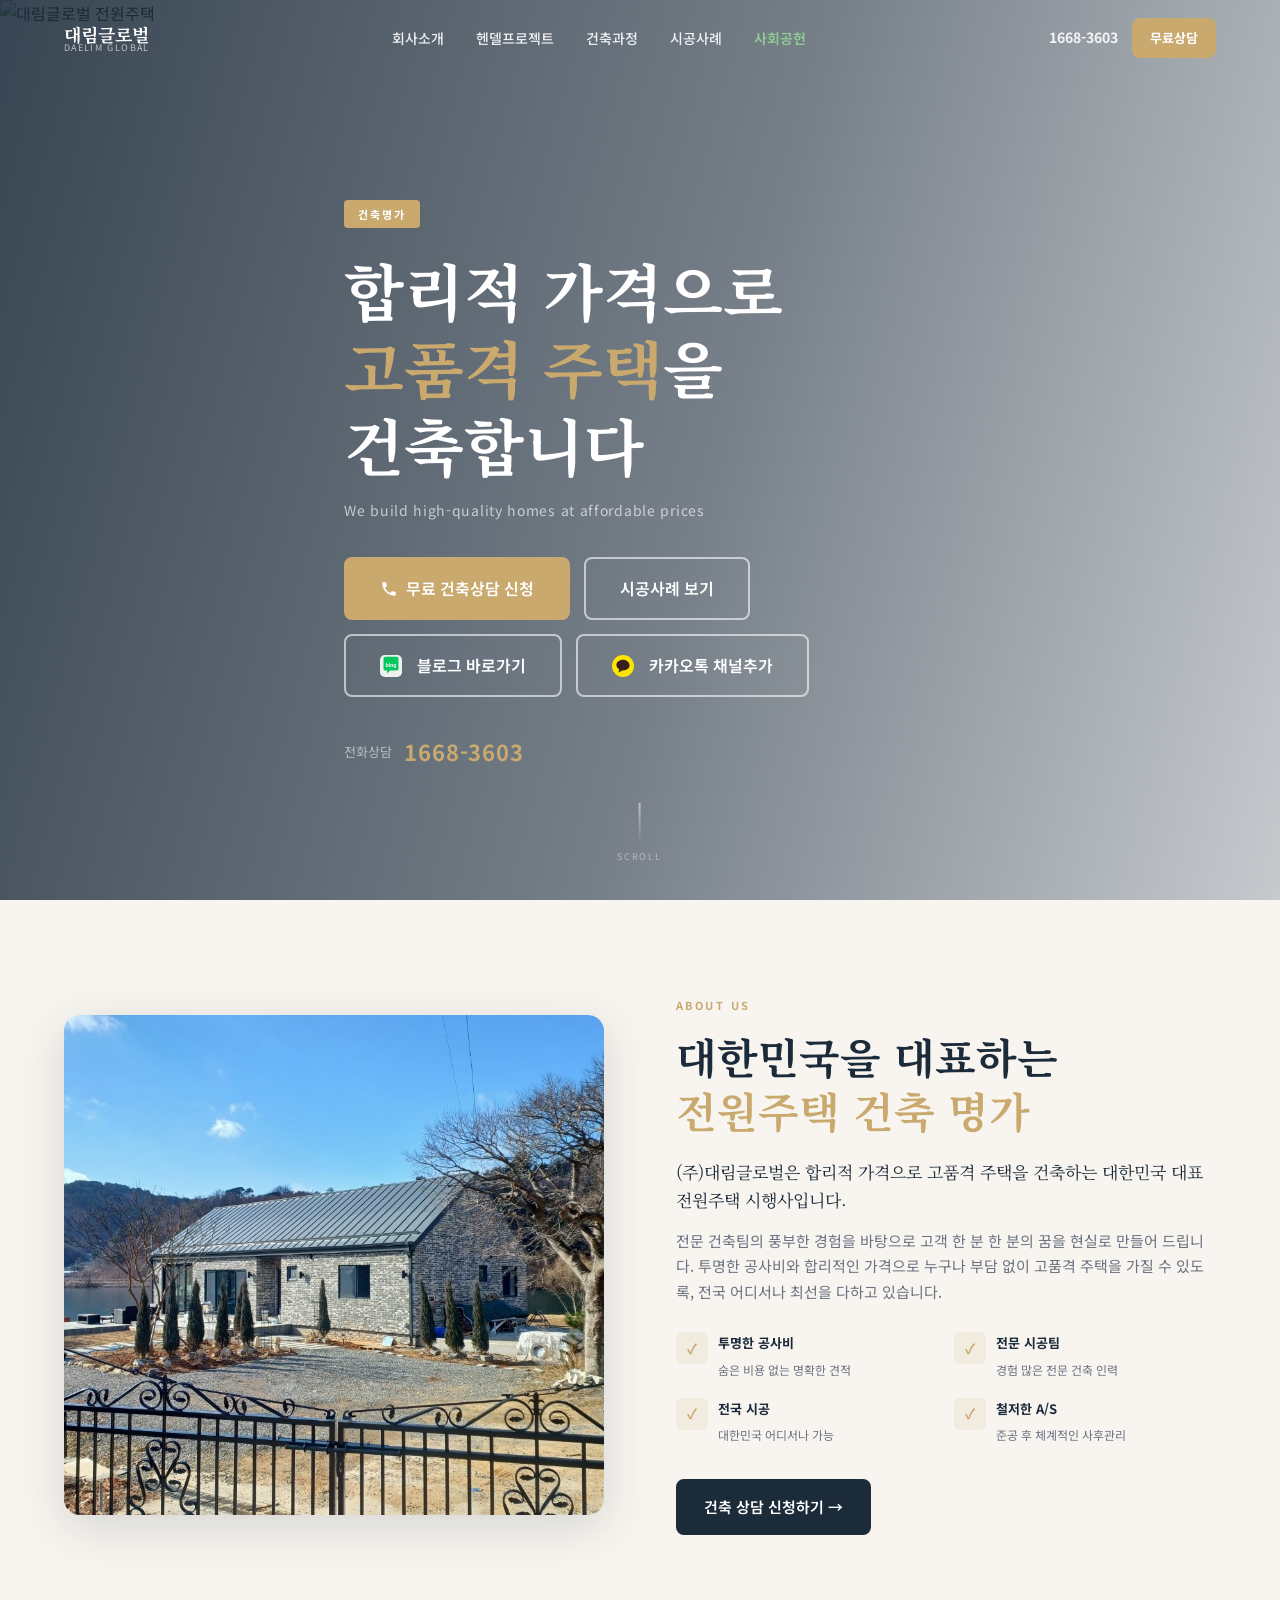
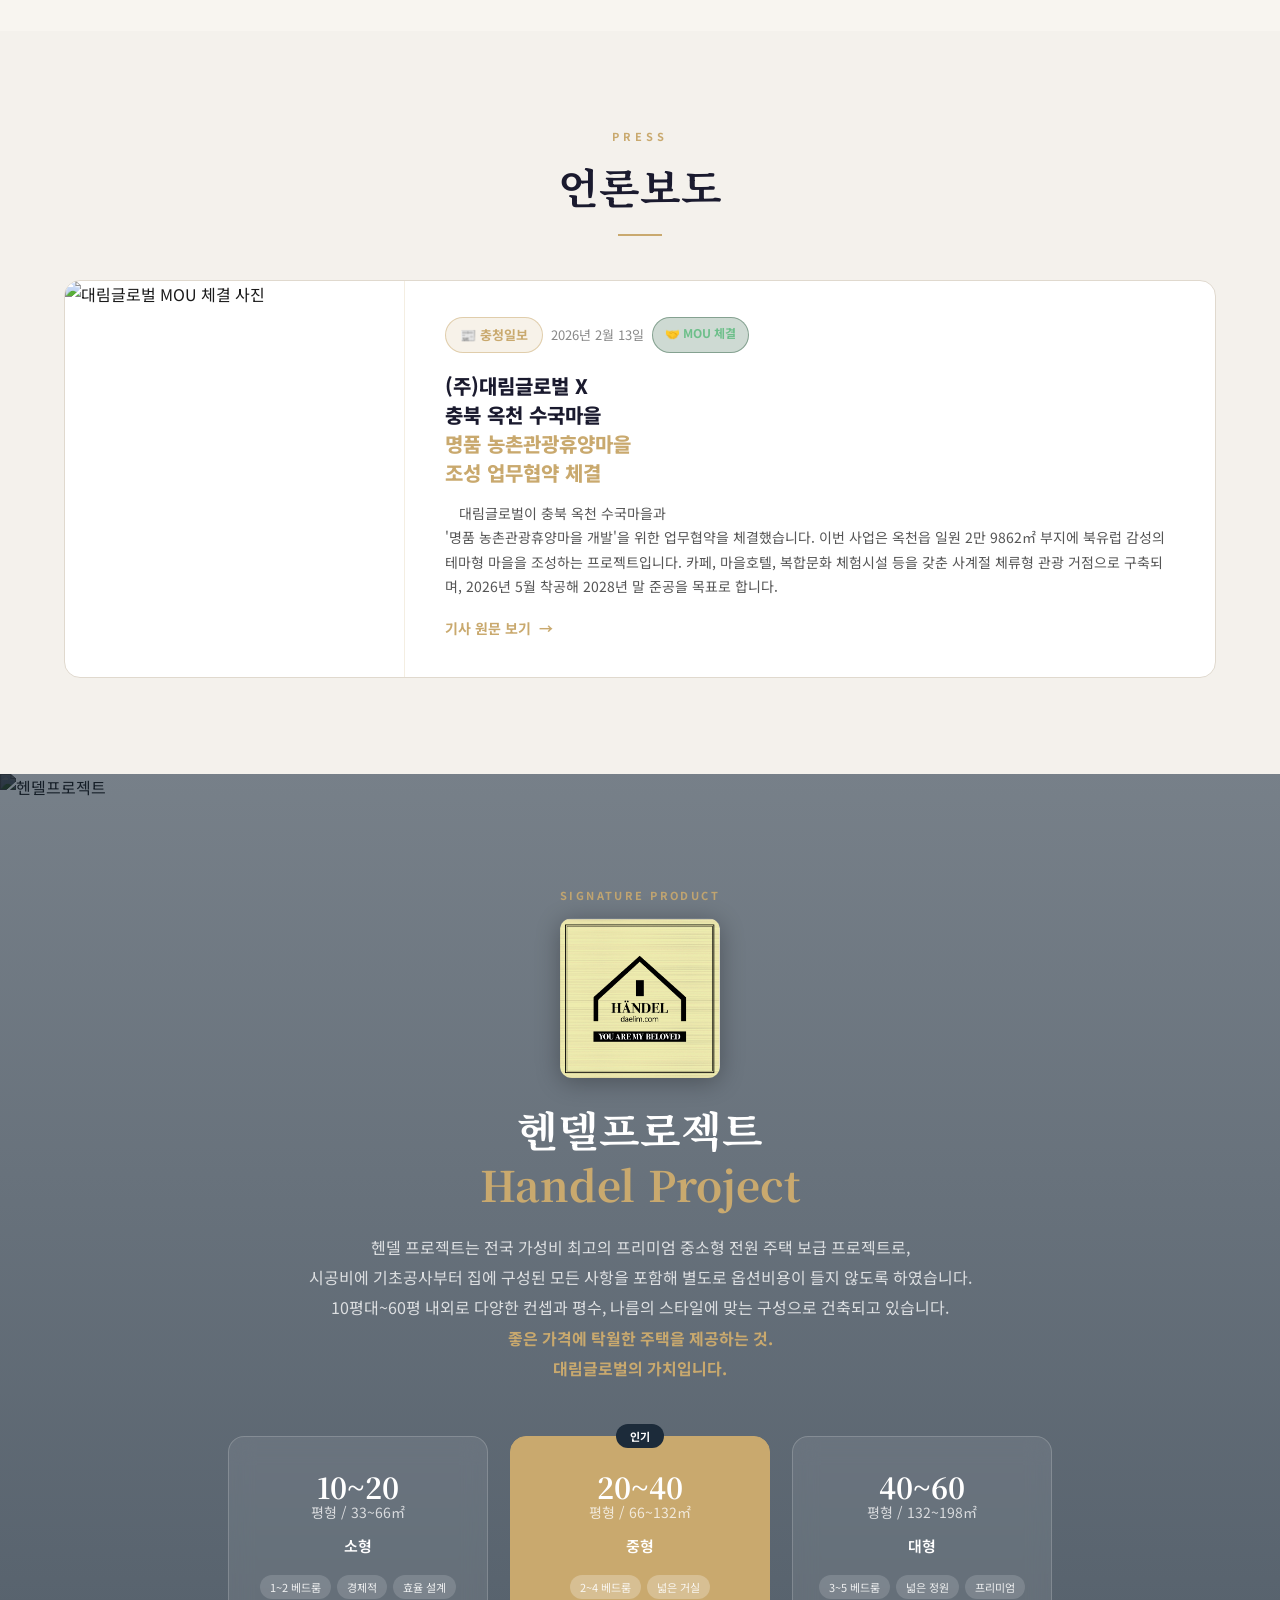
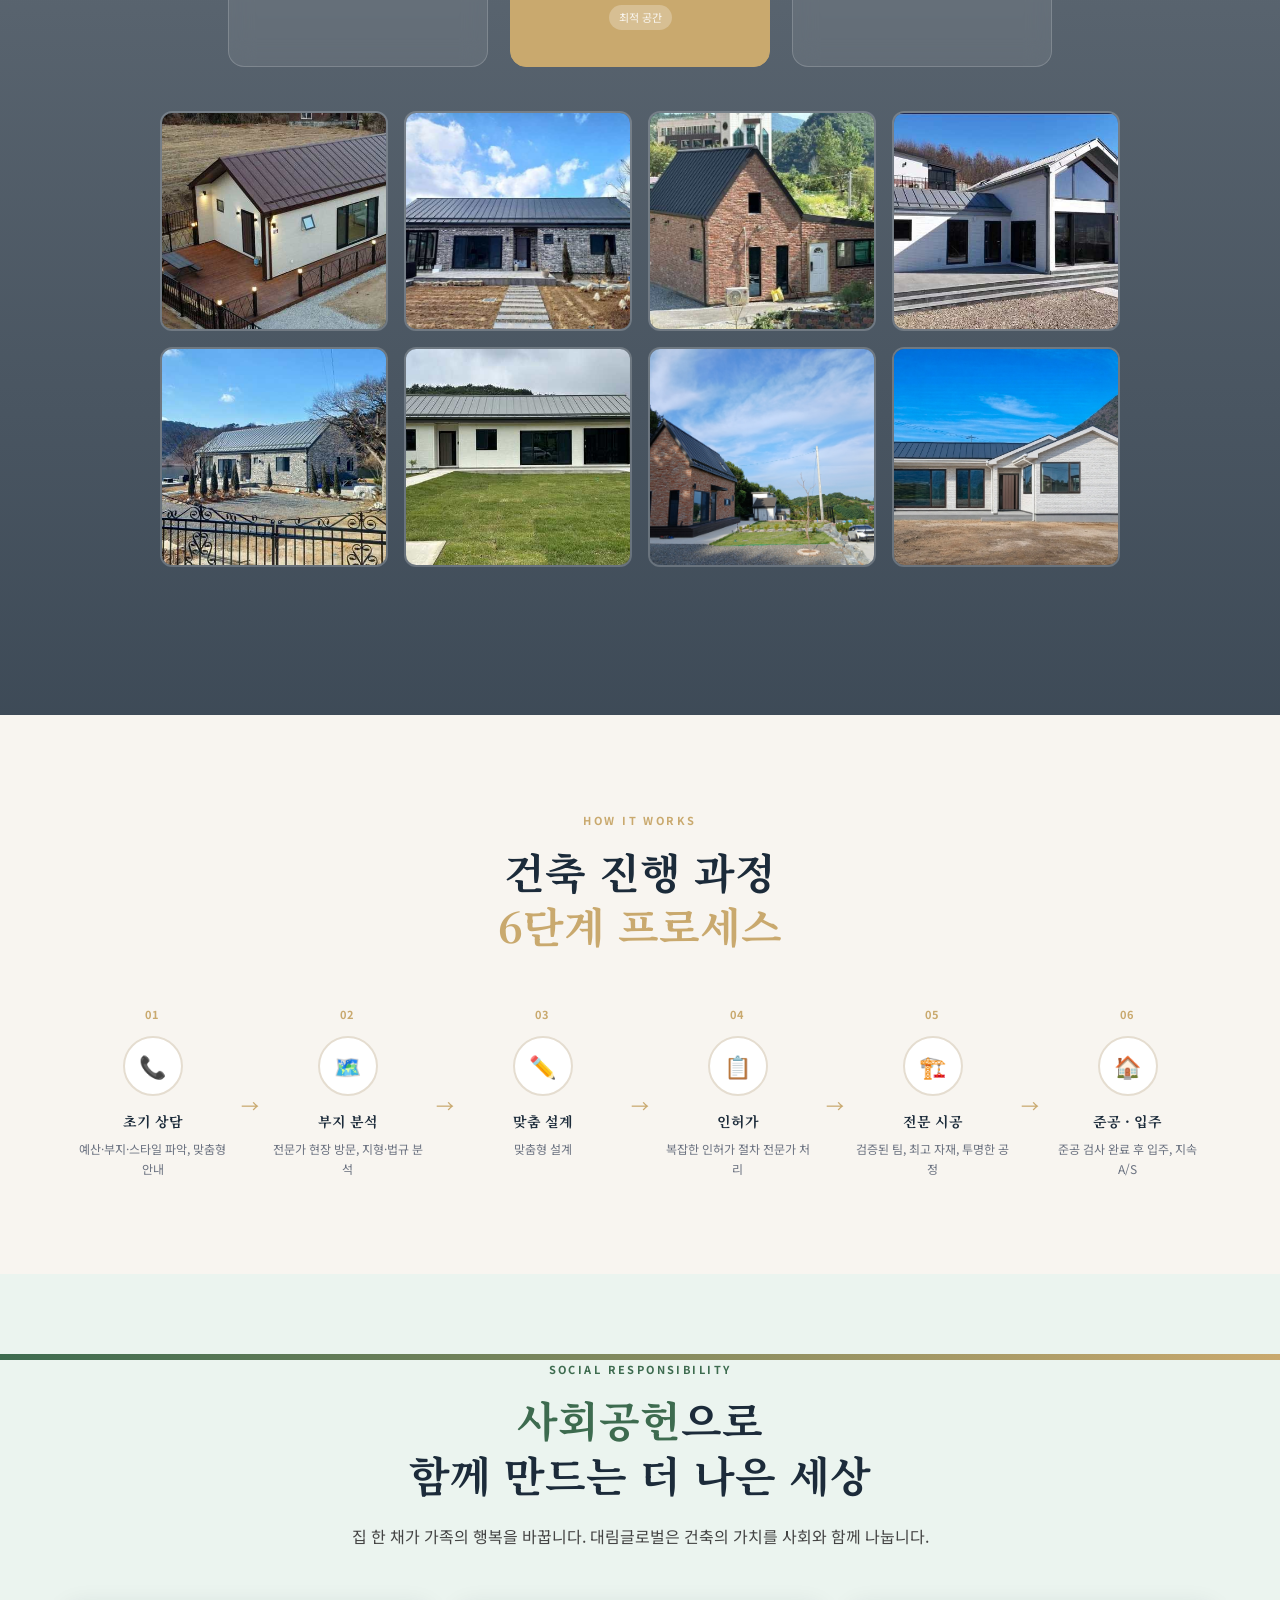
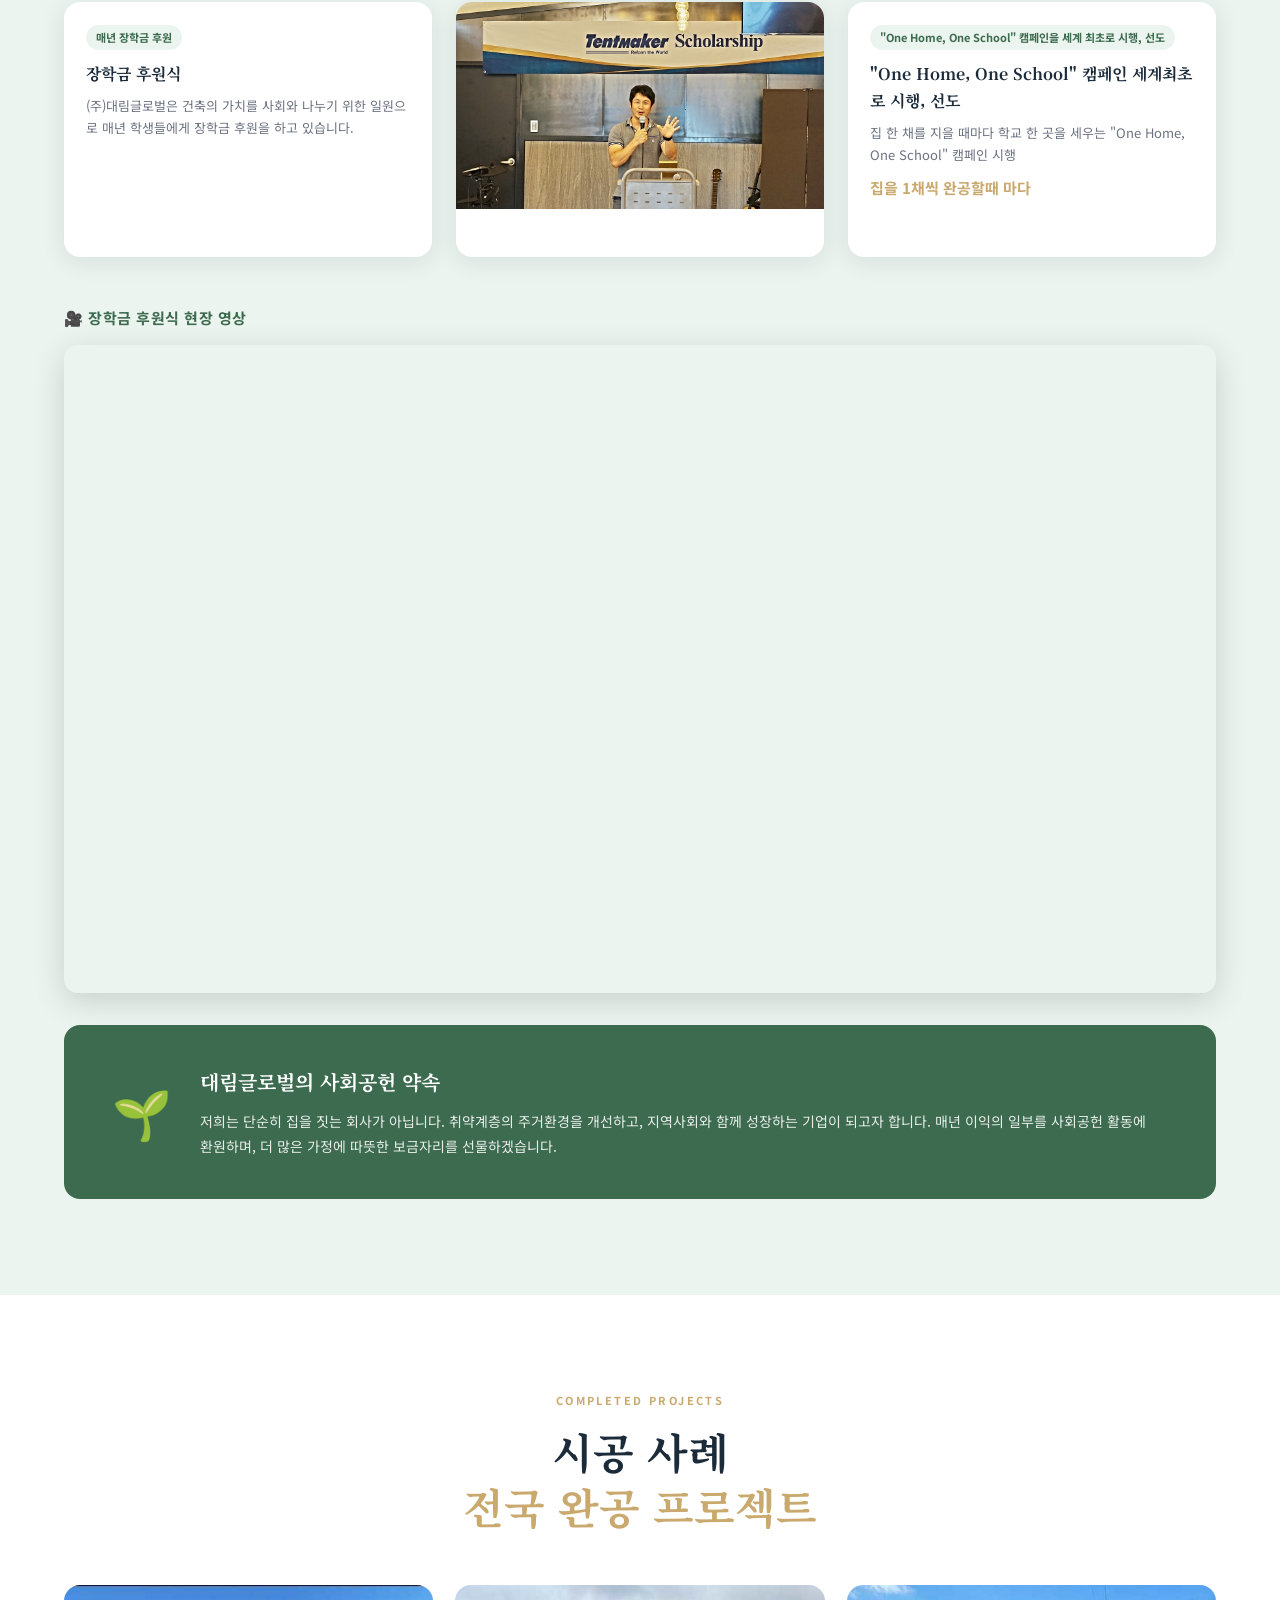
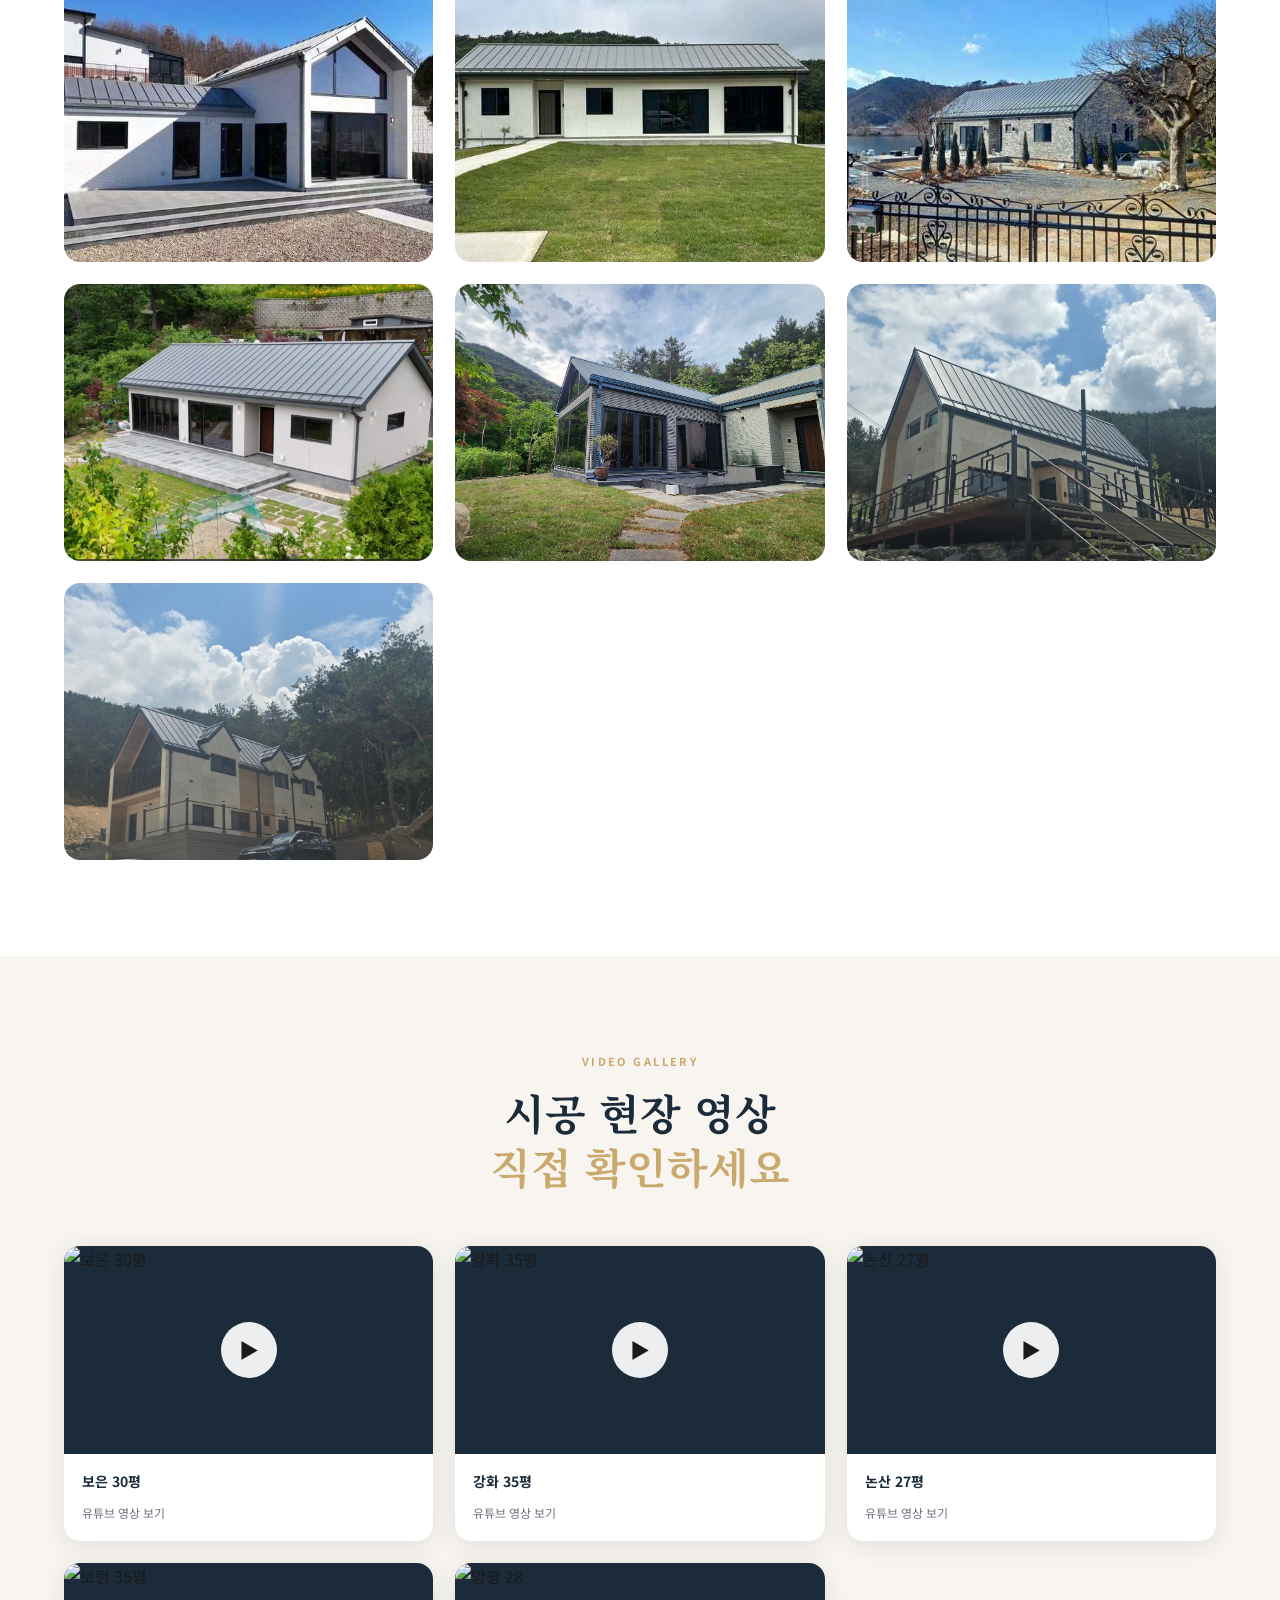
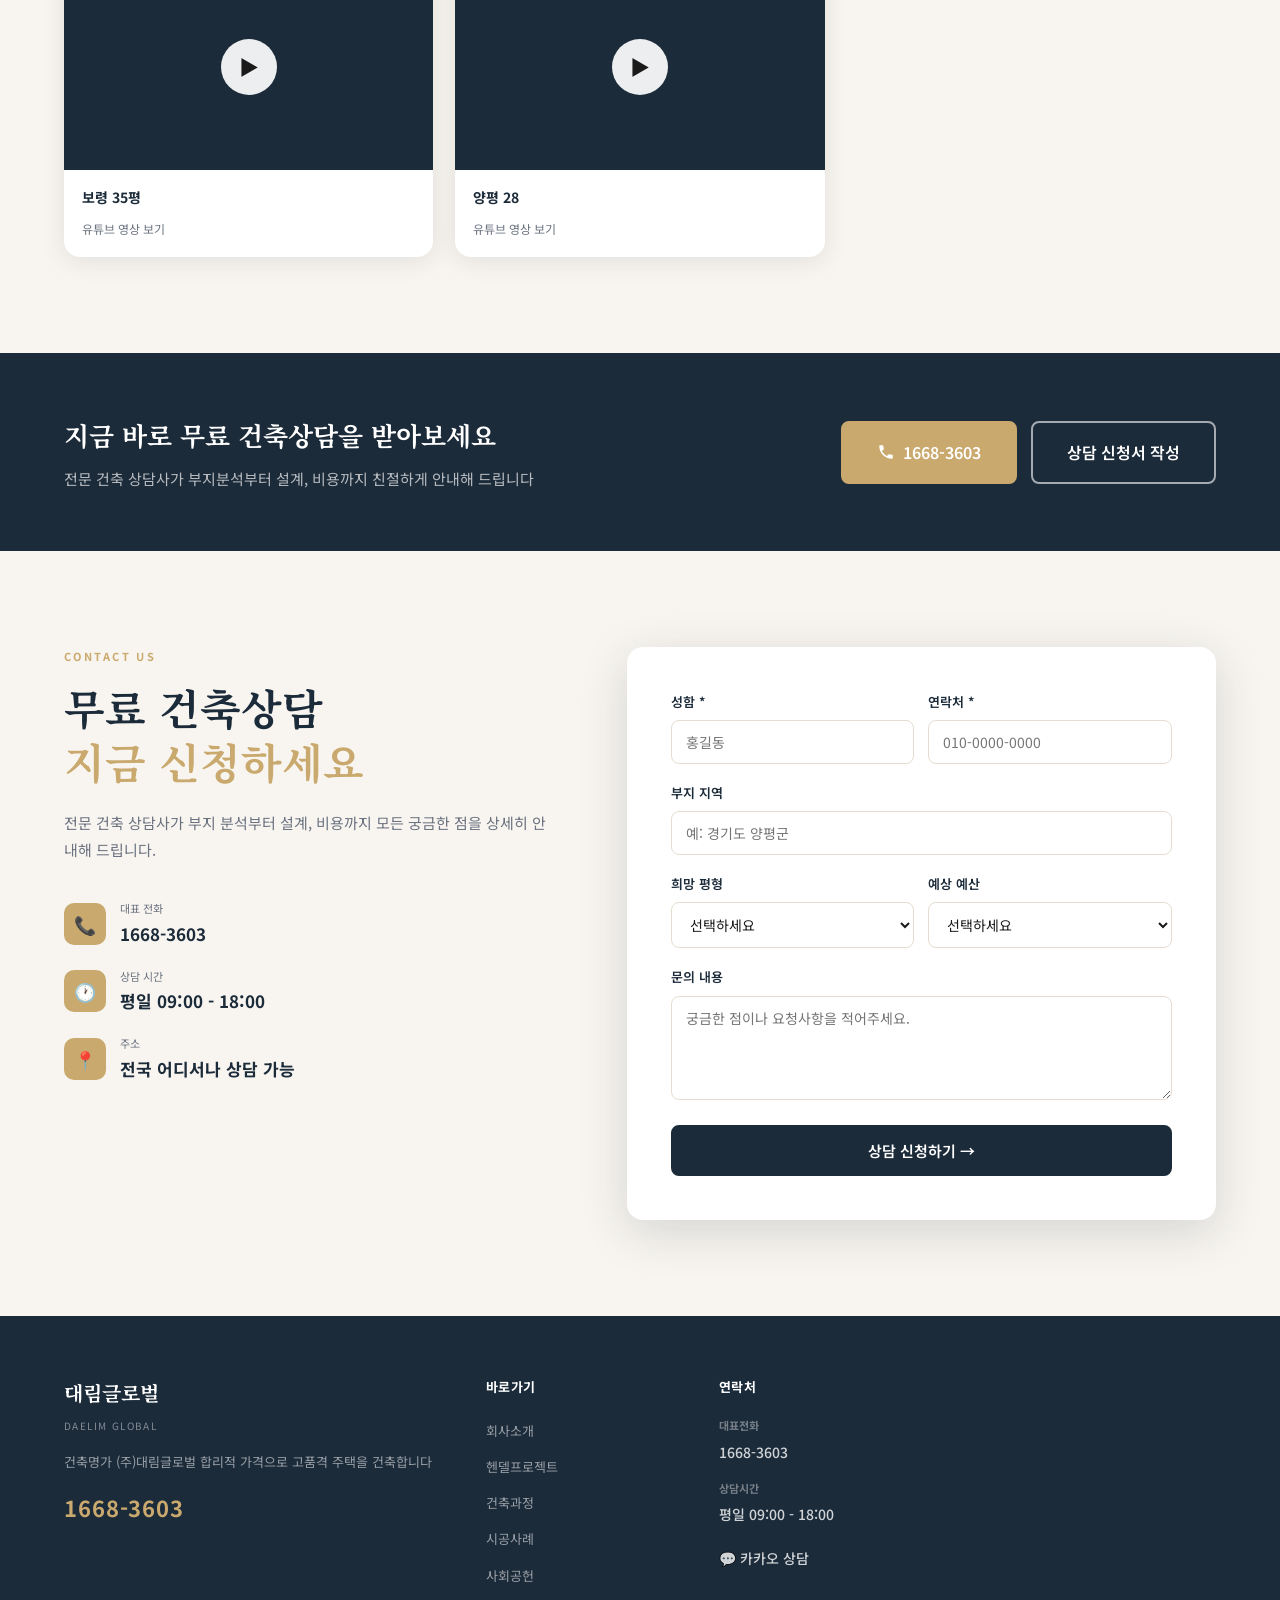
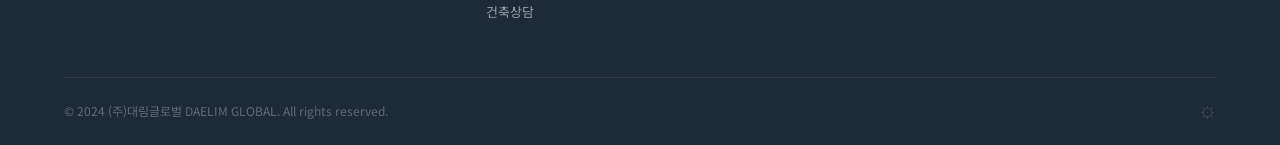
==== commit 9f452c6e: "Add scholarship ceremony YouTube video to social section" ====
--- a/index.html
+++ b/index.html
@@ -429,4 +429,4 @@
 })();
 </script>
 </body>
-</html>
+</html>
--- a/css/style.css
+++ b/css/style.css
@@ -703,4 +703,4 @@
   .hero-title { font-size: 26px; }
   .ttl        { font-size: 24px; }
   .social-stats-row { gap: 16px; }
-}
+}
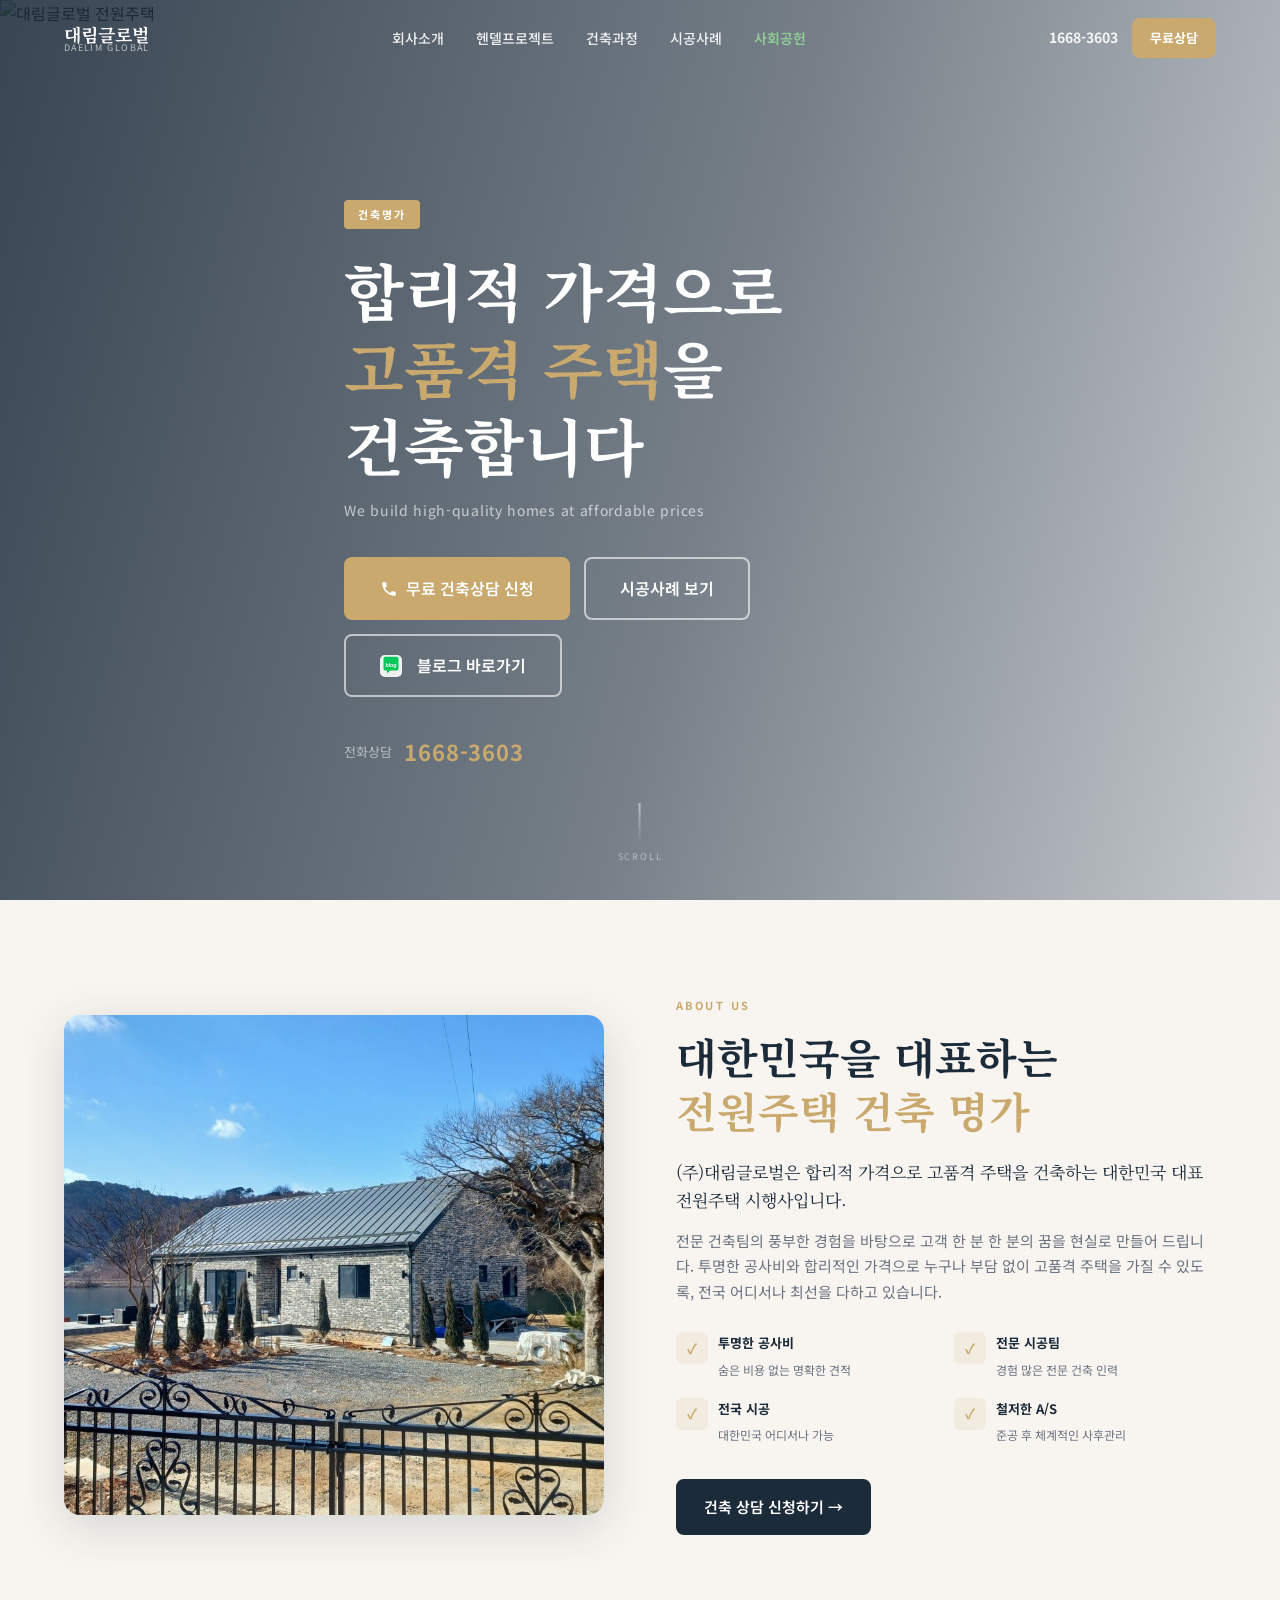
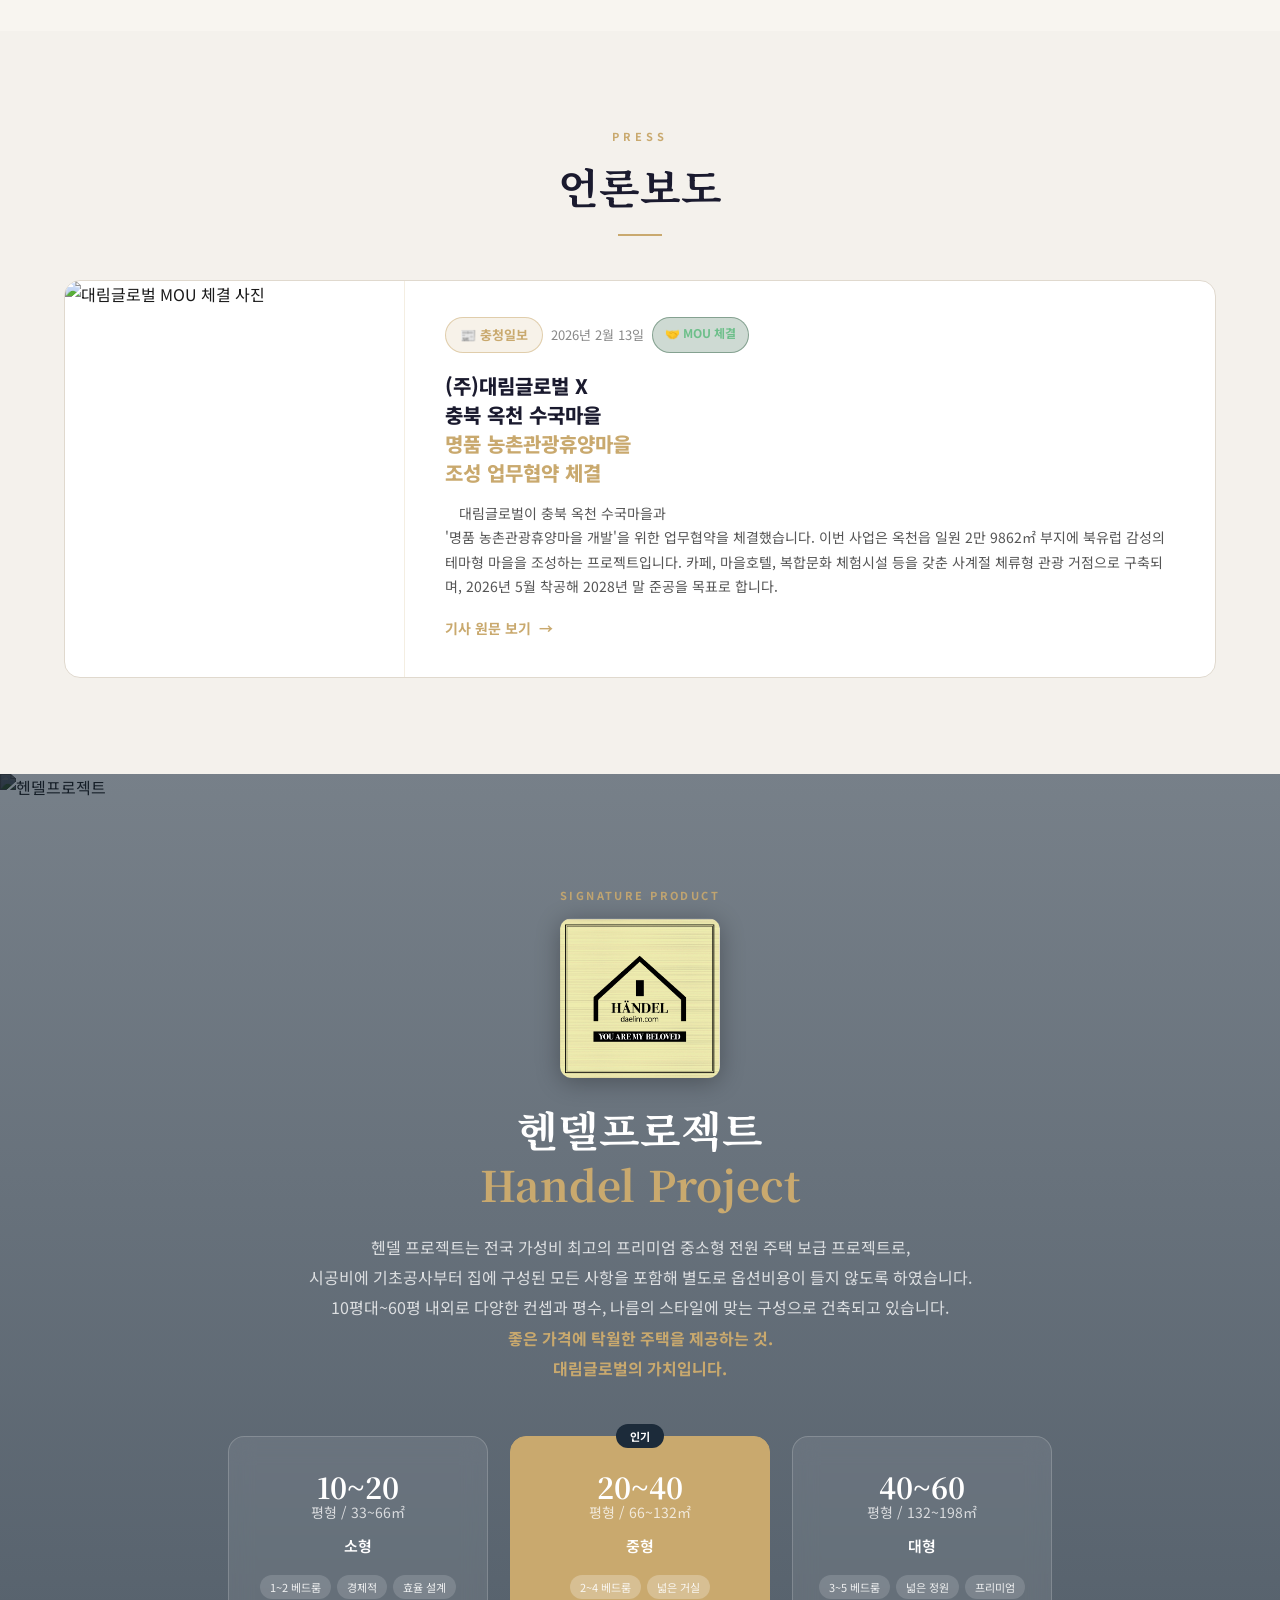
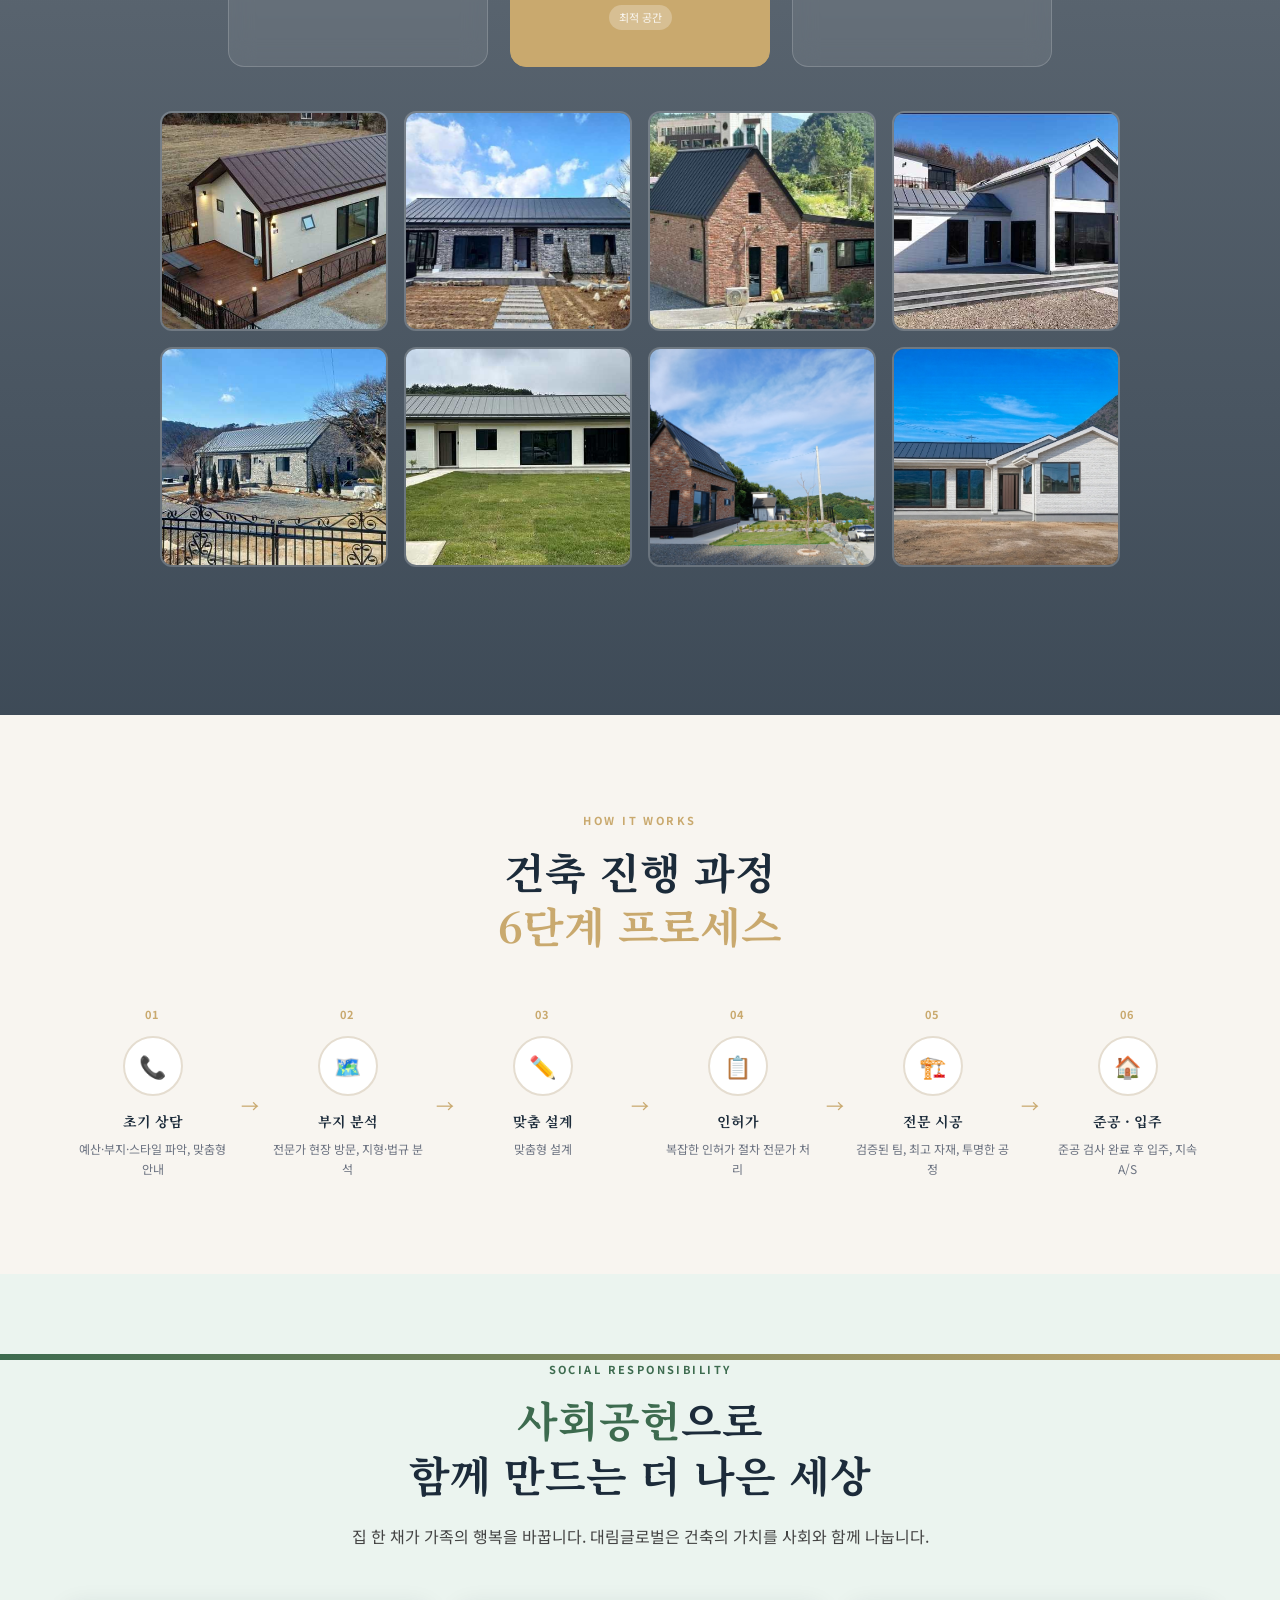
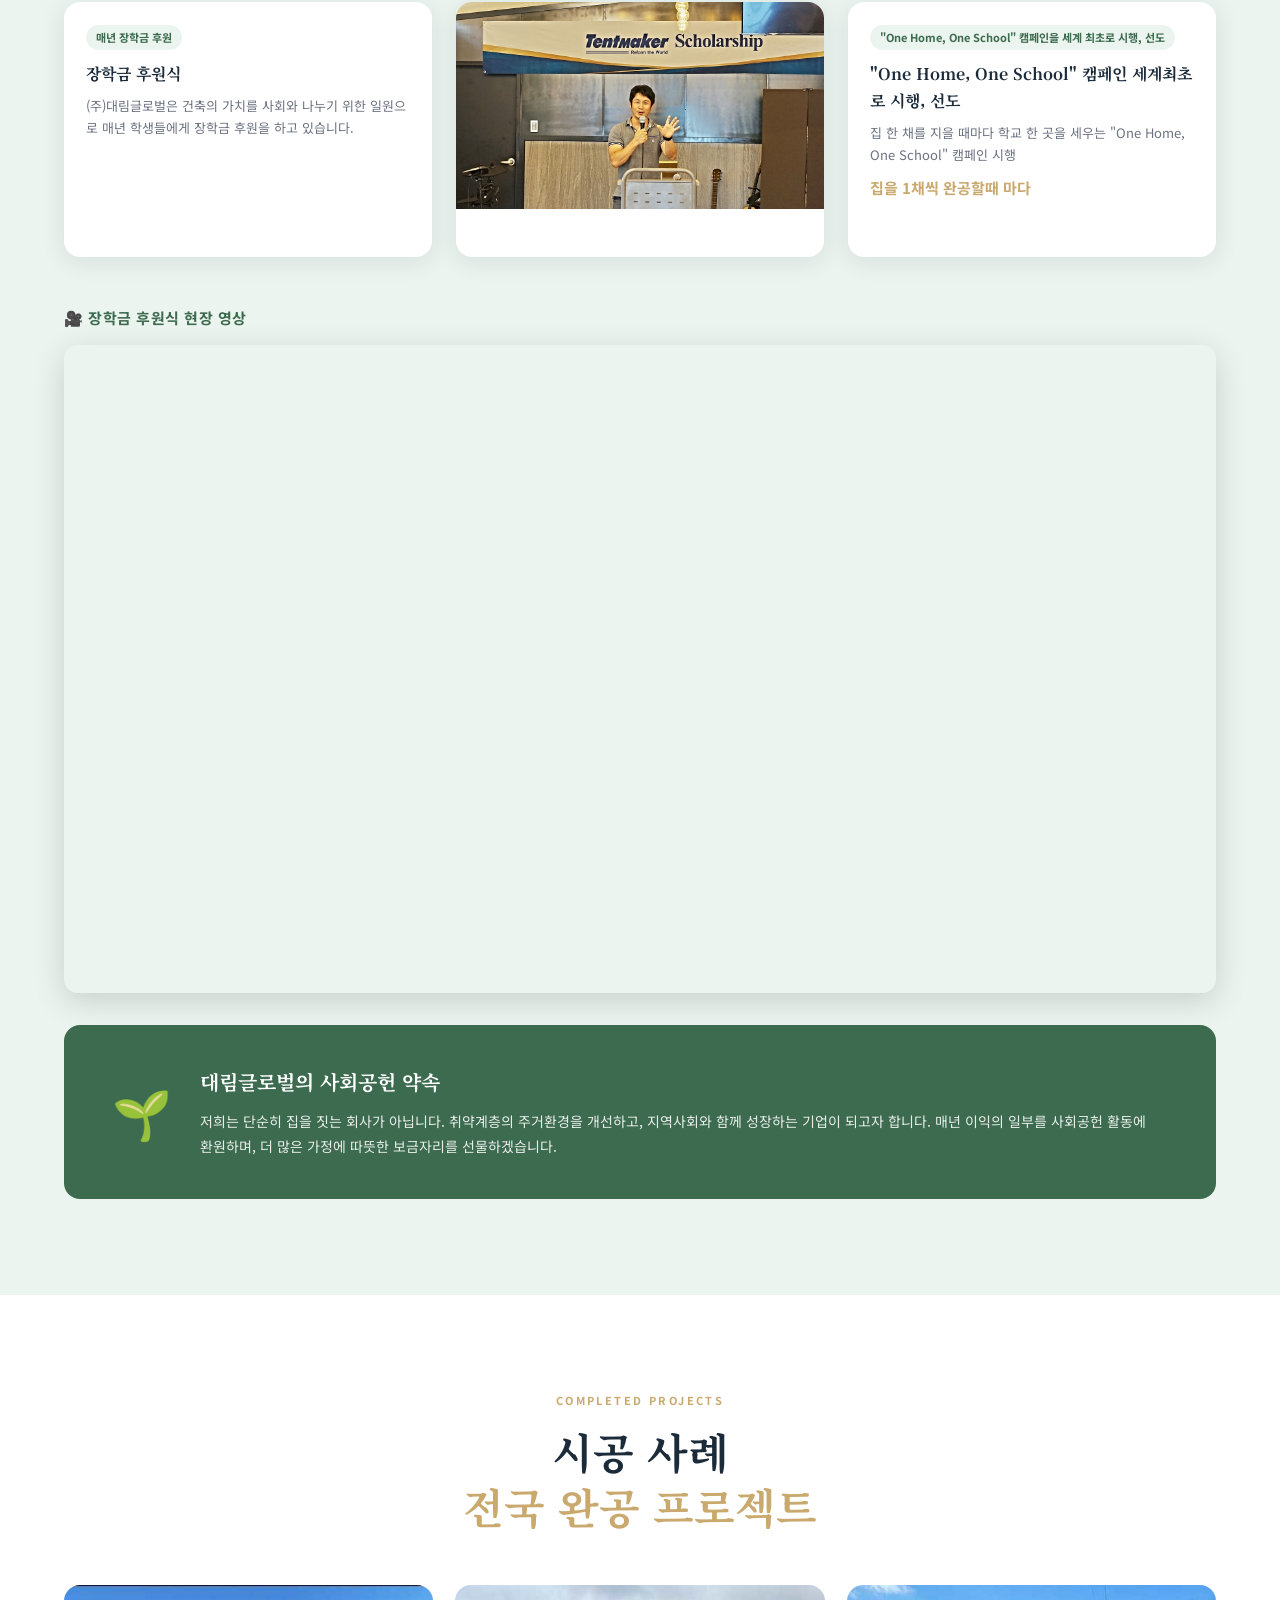
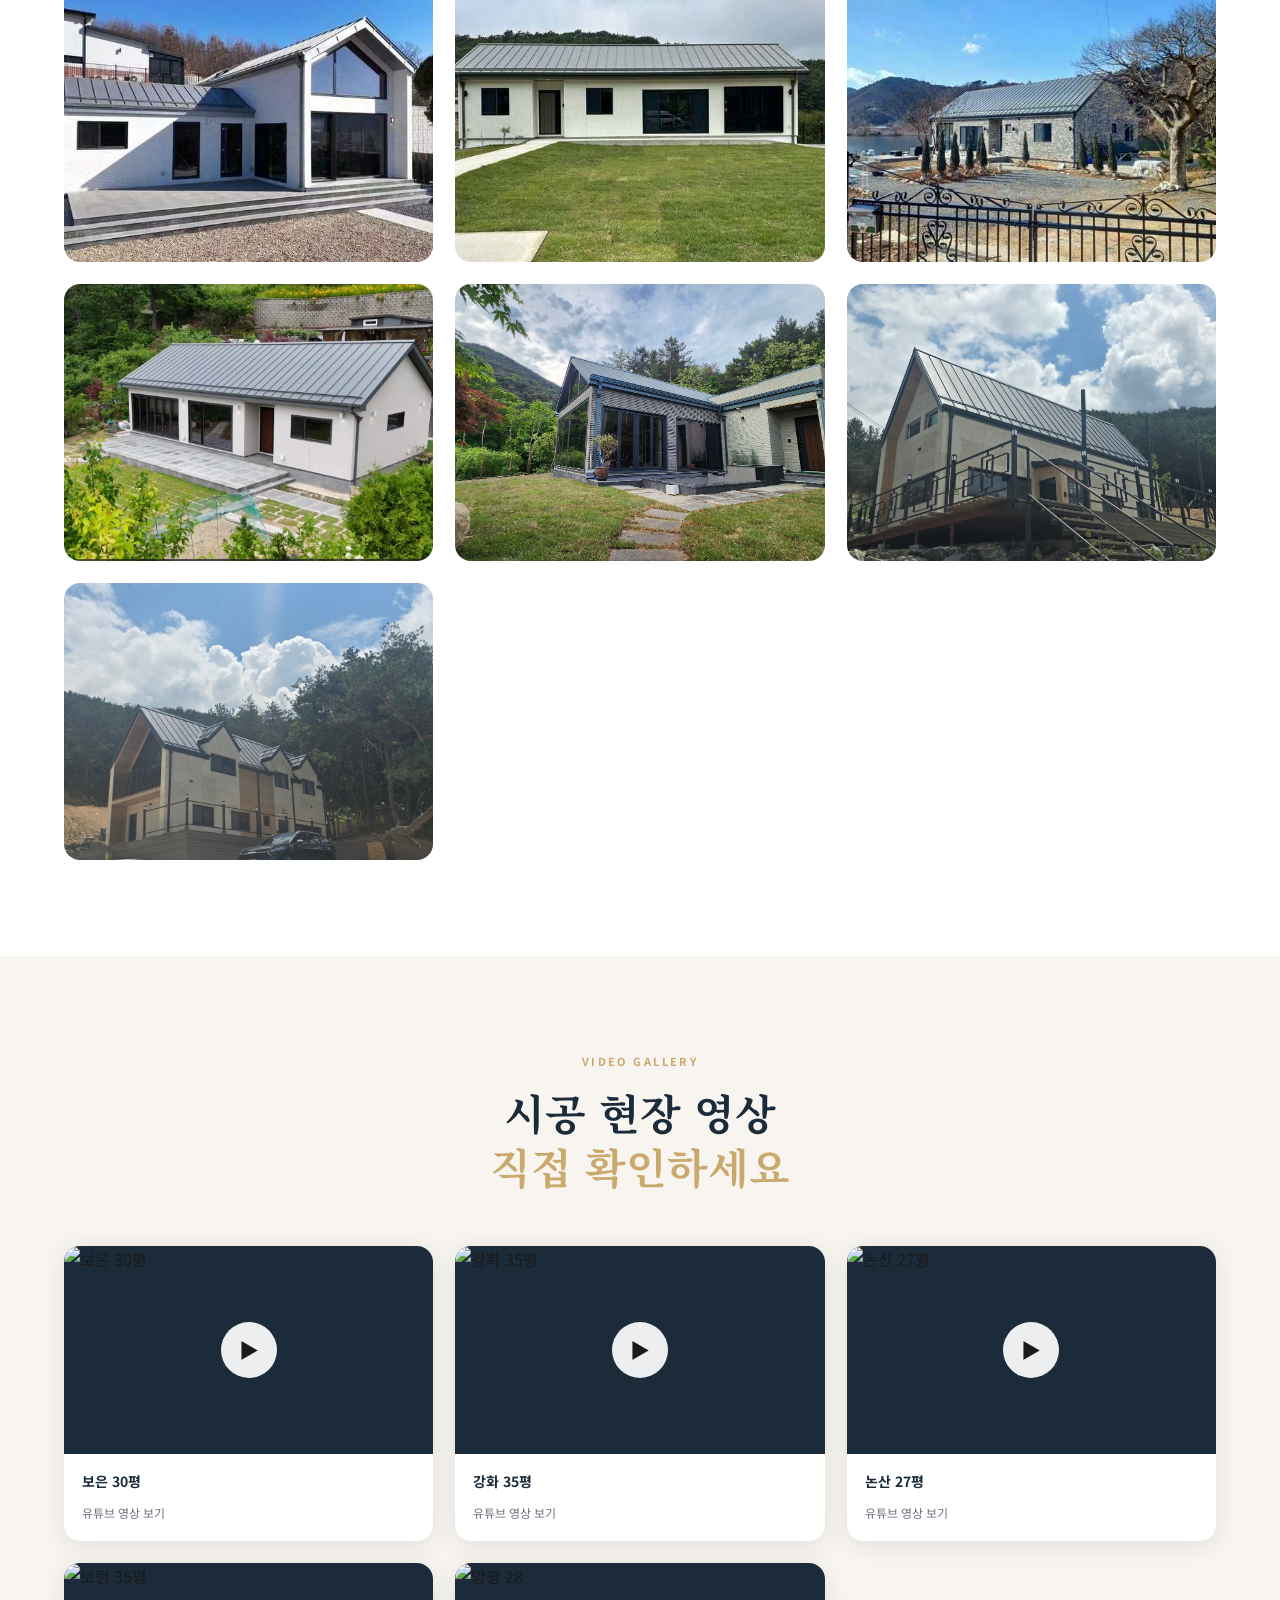
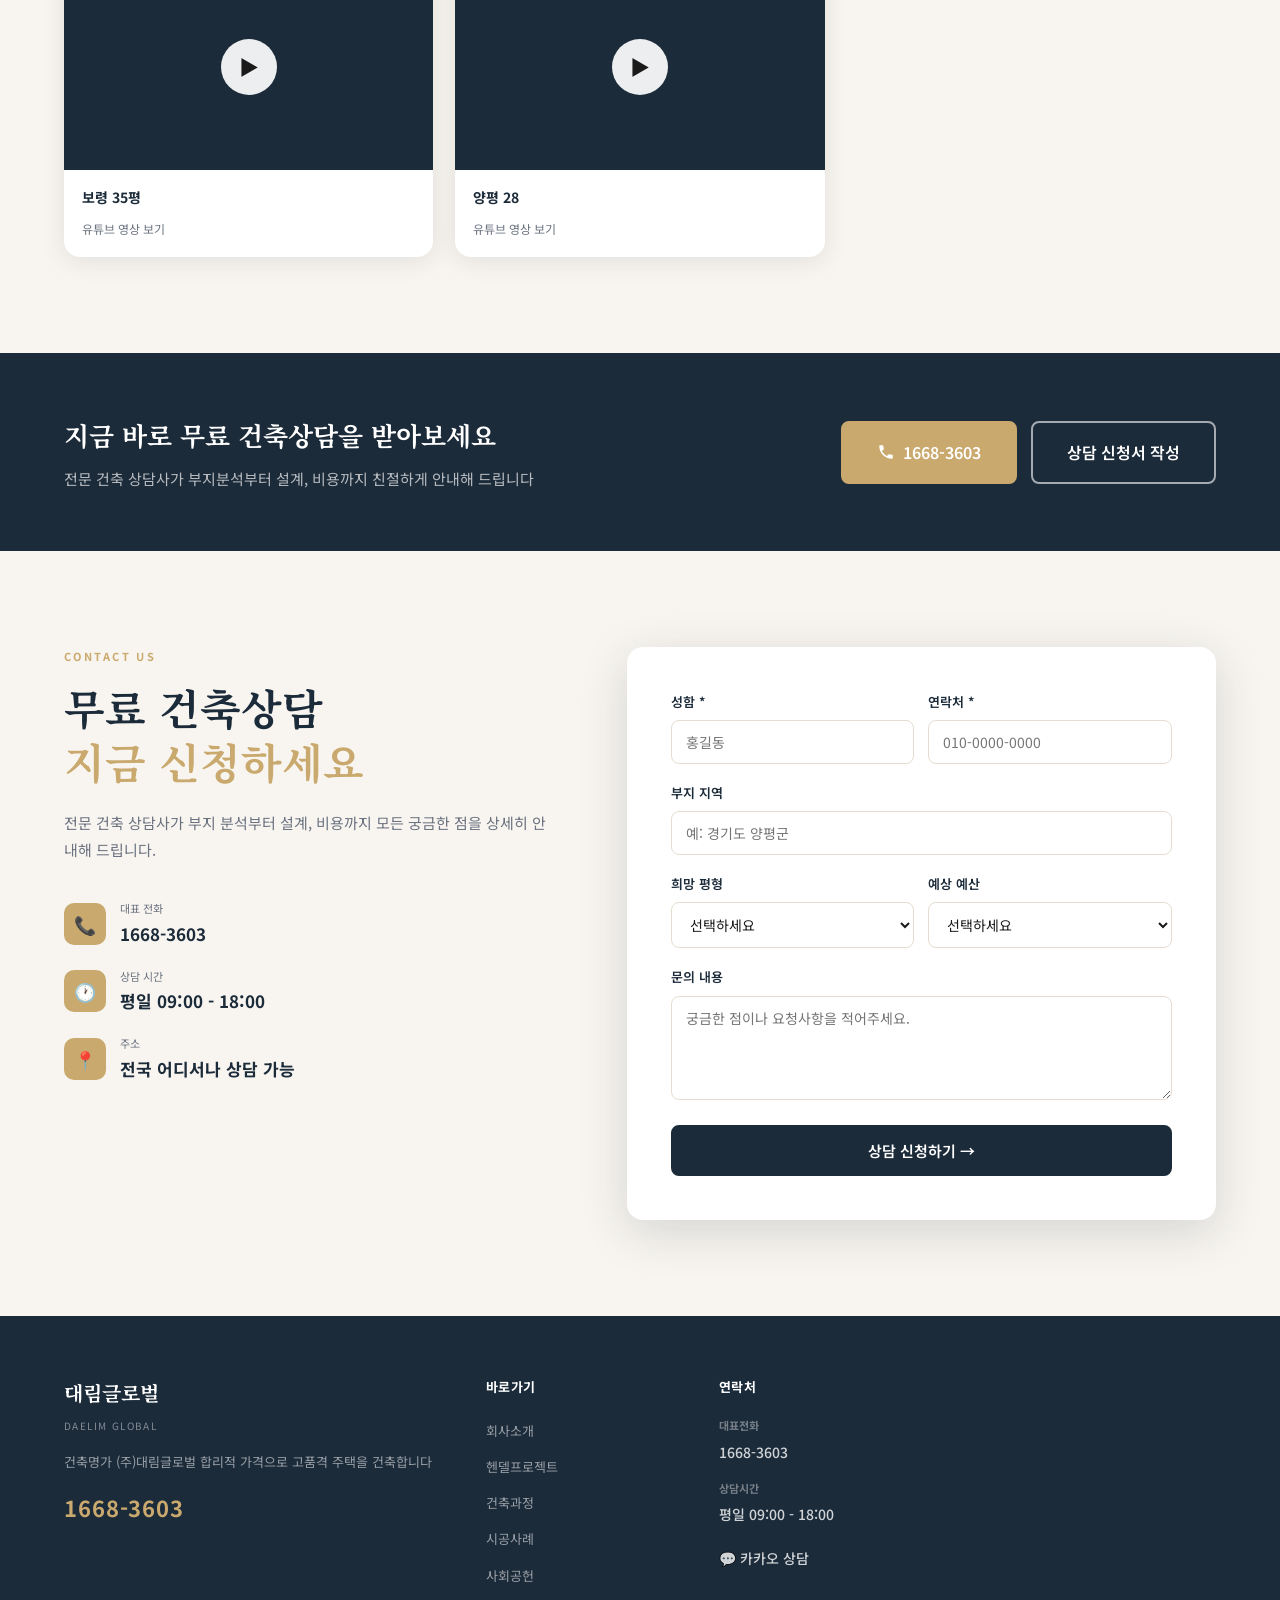
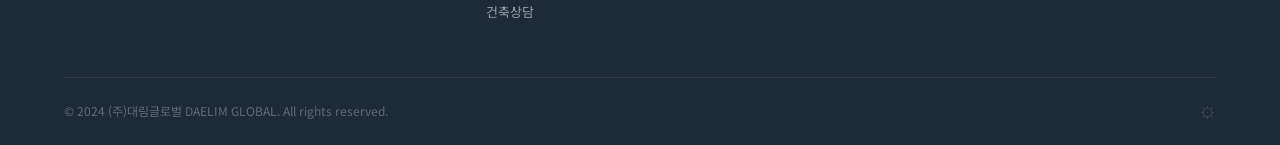
==== commit e2492c46: "Remove KakaoTalk button from hero section" ====
--- a/index.html
+++ b/index.html
@@ -88,13 +88,6 @@
           <text x="50" y="47" font-family="Arial,Helvetica,sans-serif" font-weight="bold" font-size="24" fill="white" text-anchor="middle" dominant-baseline="middle">blog</text>
         </svg>
         블로그 바로가기
-      </a>
-      <a href="https://pf.kakao.com/_lxijPG" target="_blank" rel="noopener" class="btn btn-outline-light btn-lg hero-blog-btn">
-        <svg xmlns="http://www.w3.org/2000/svg" viewBox="0 0 100 100" width="22" height="22" style="vertical-align:-5px;margin-right:7px;flex-shrink:0">
-          <circle cx="50" cy="50" r="50" fill="#FEE500"/>
-          <path d="M50 22c-16.57 0-30 10.52-30 23.5 0 8.34 5.27 15.65 13.2 19.8l-3.35 12.24a1 1 0 0 0 1.5 1.1L46.1 70.1A34.7 34.7 0 0 0 50 70.5c16.57 0 30-10.52 30-23.5S66.57 22 50 22z" fill="#3A1D1D"/>
-        </svg>
-        카카오톡 채널추가
       </a>
     </div>
     <div class="hero-phone-row">
@@ -429,4 +422,4 @@
 })();
 </script>
 </body>
-</html>+</html>
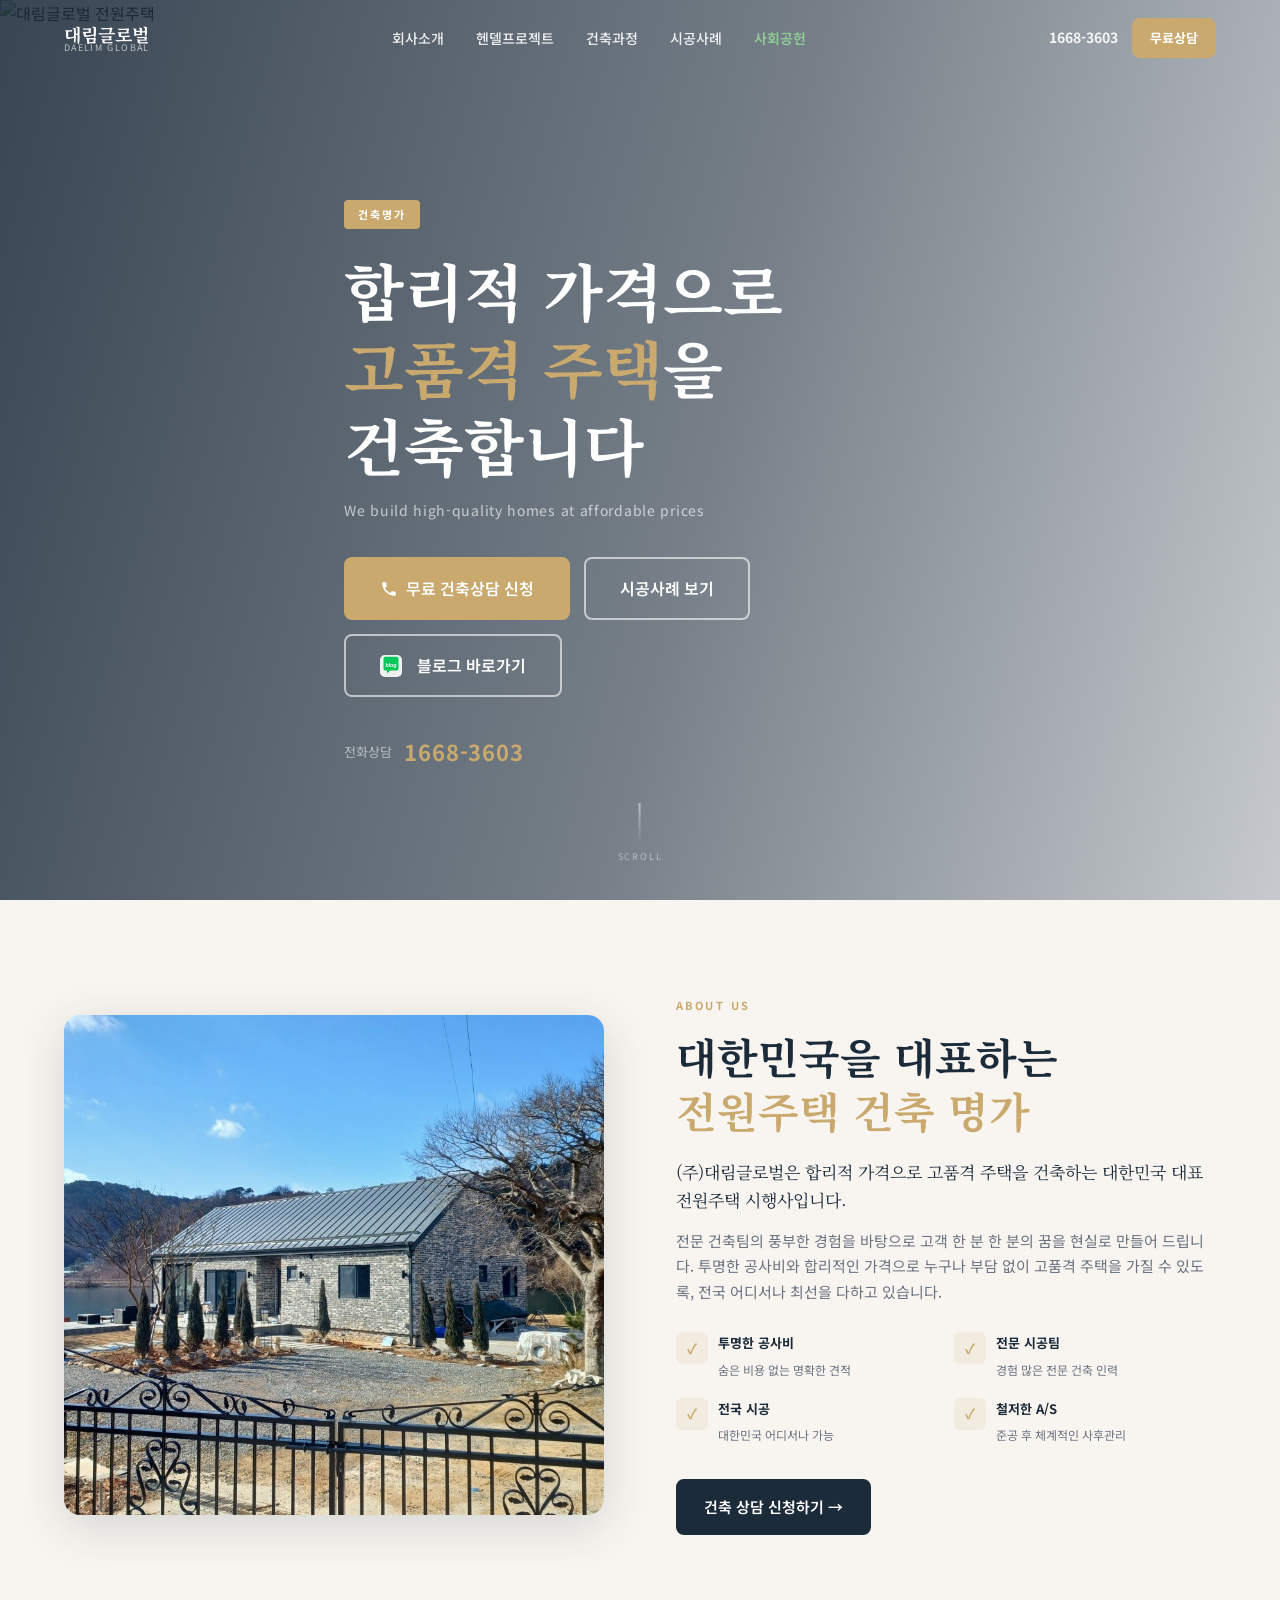
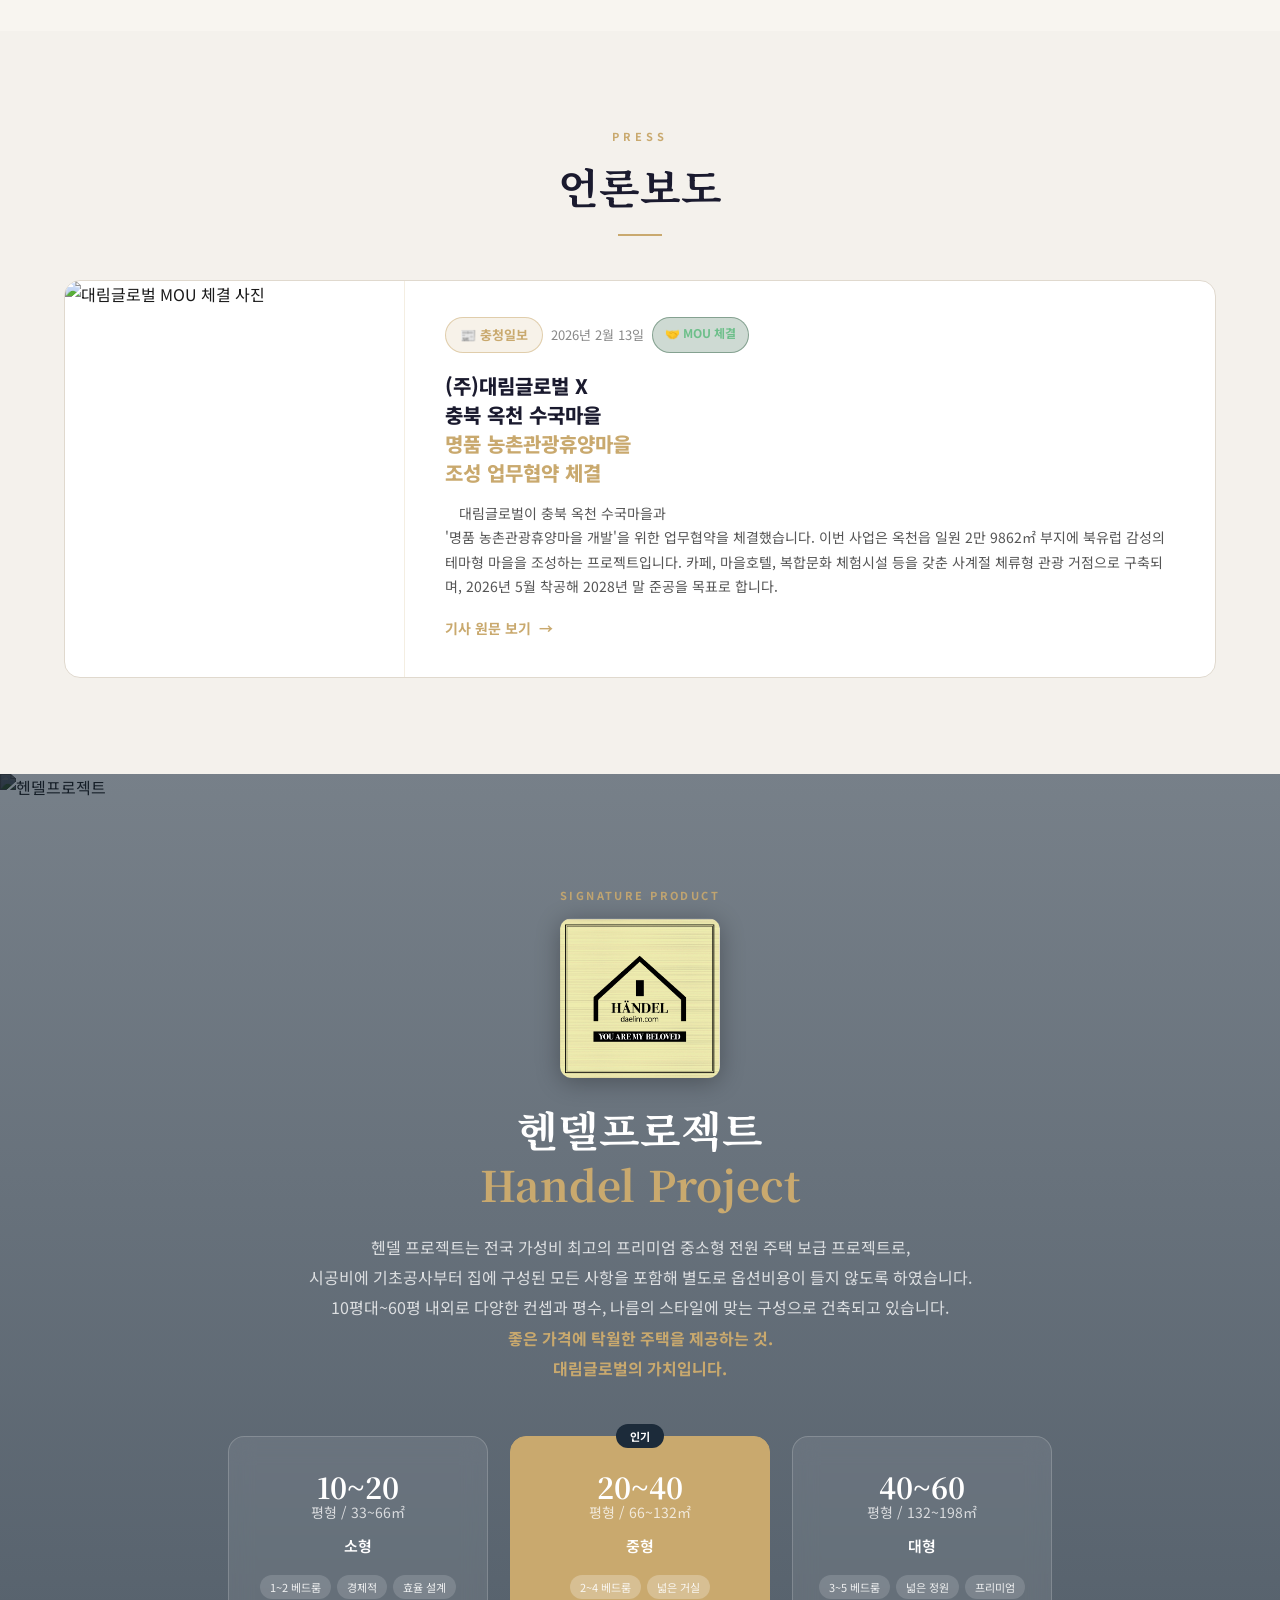
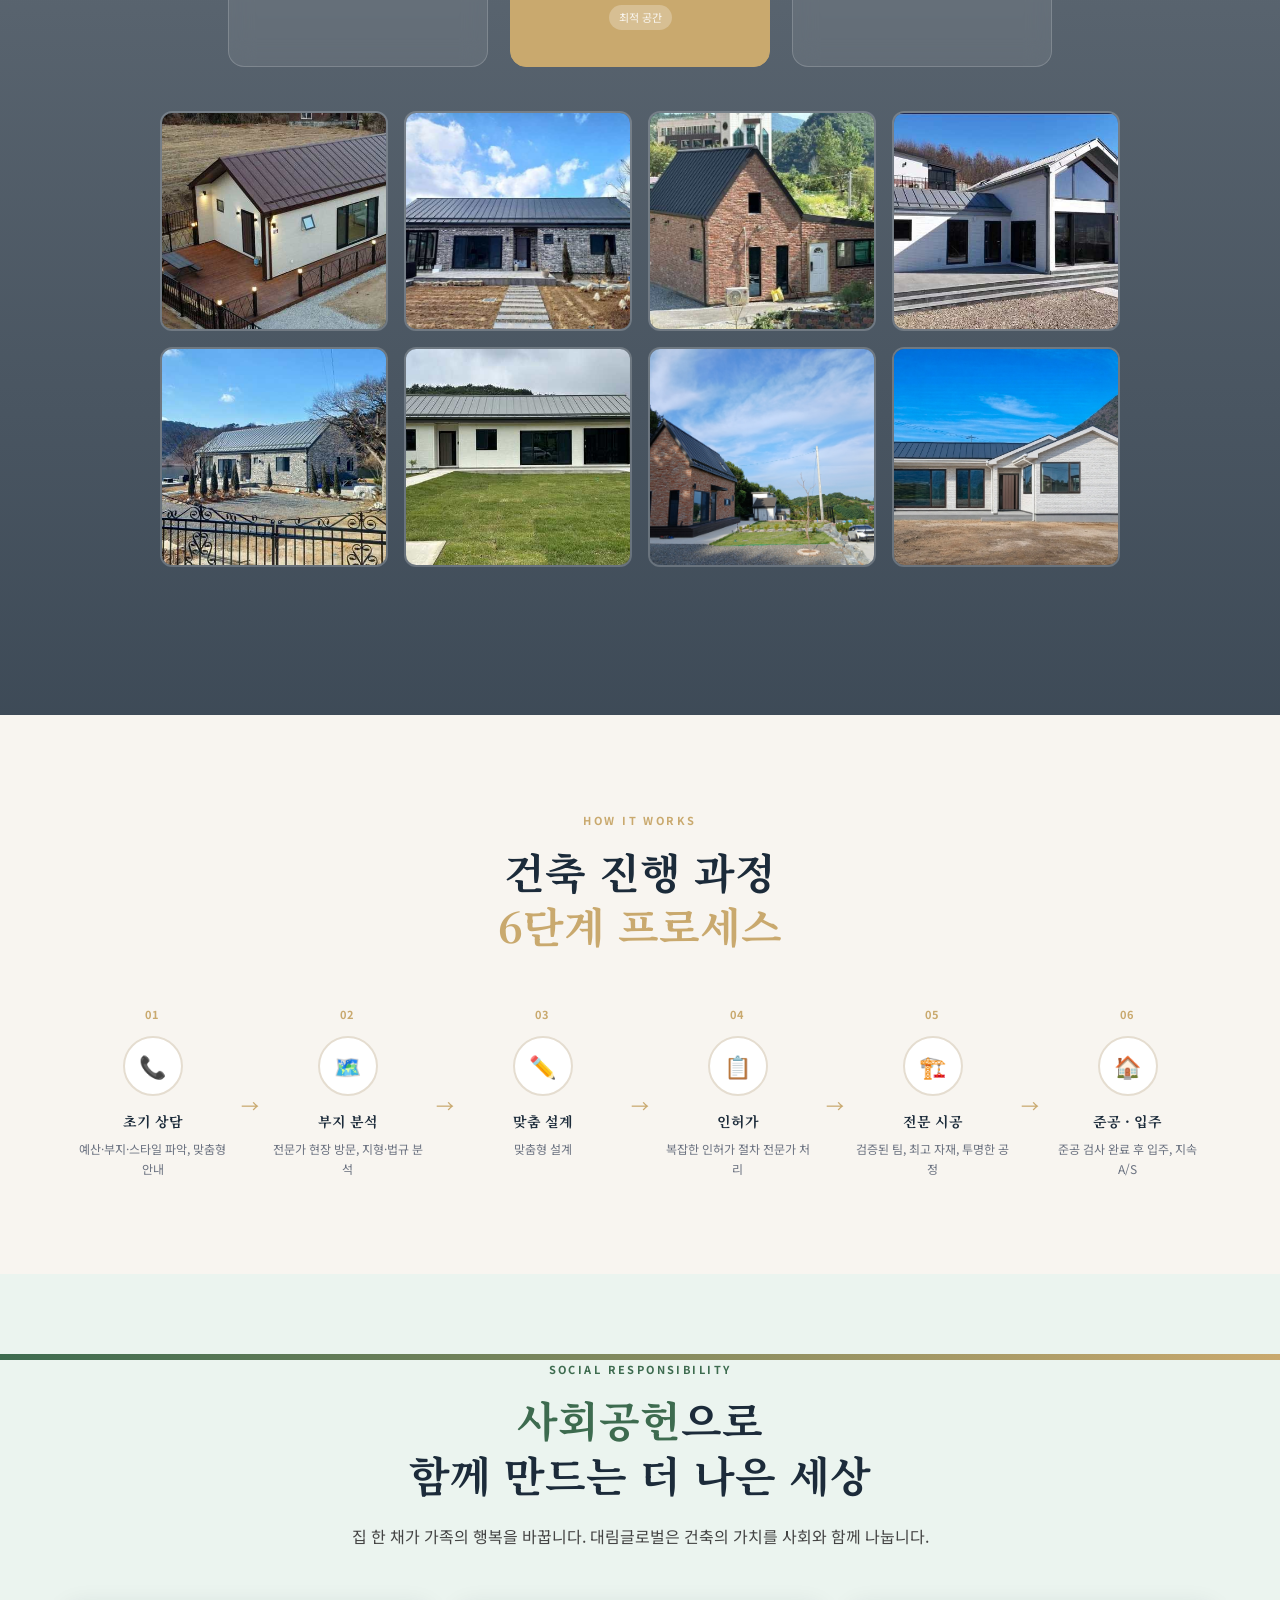
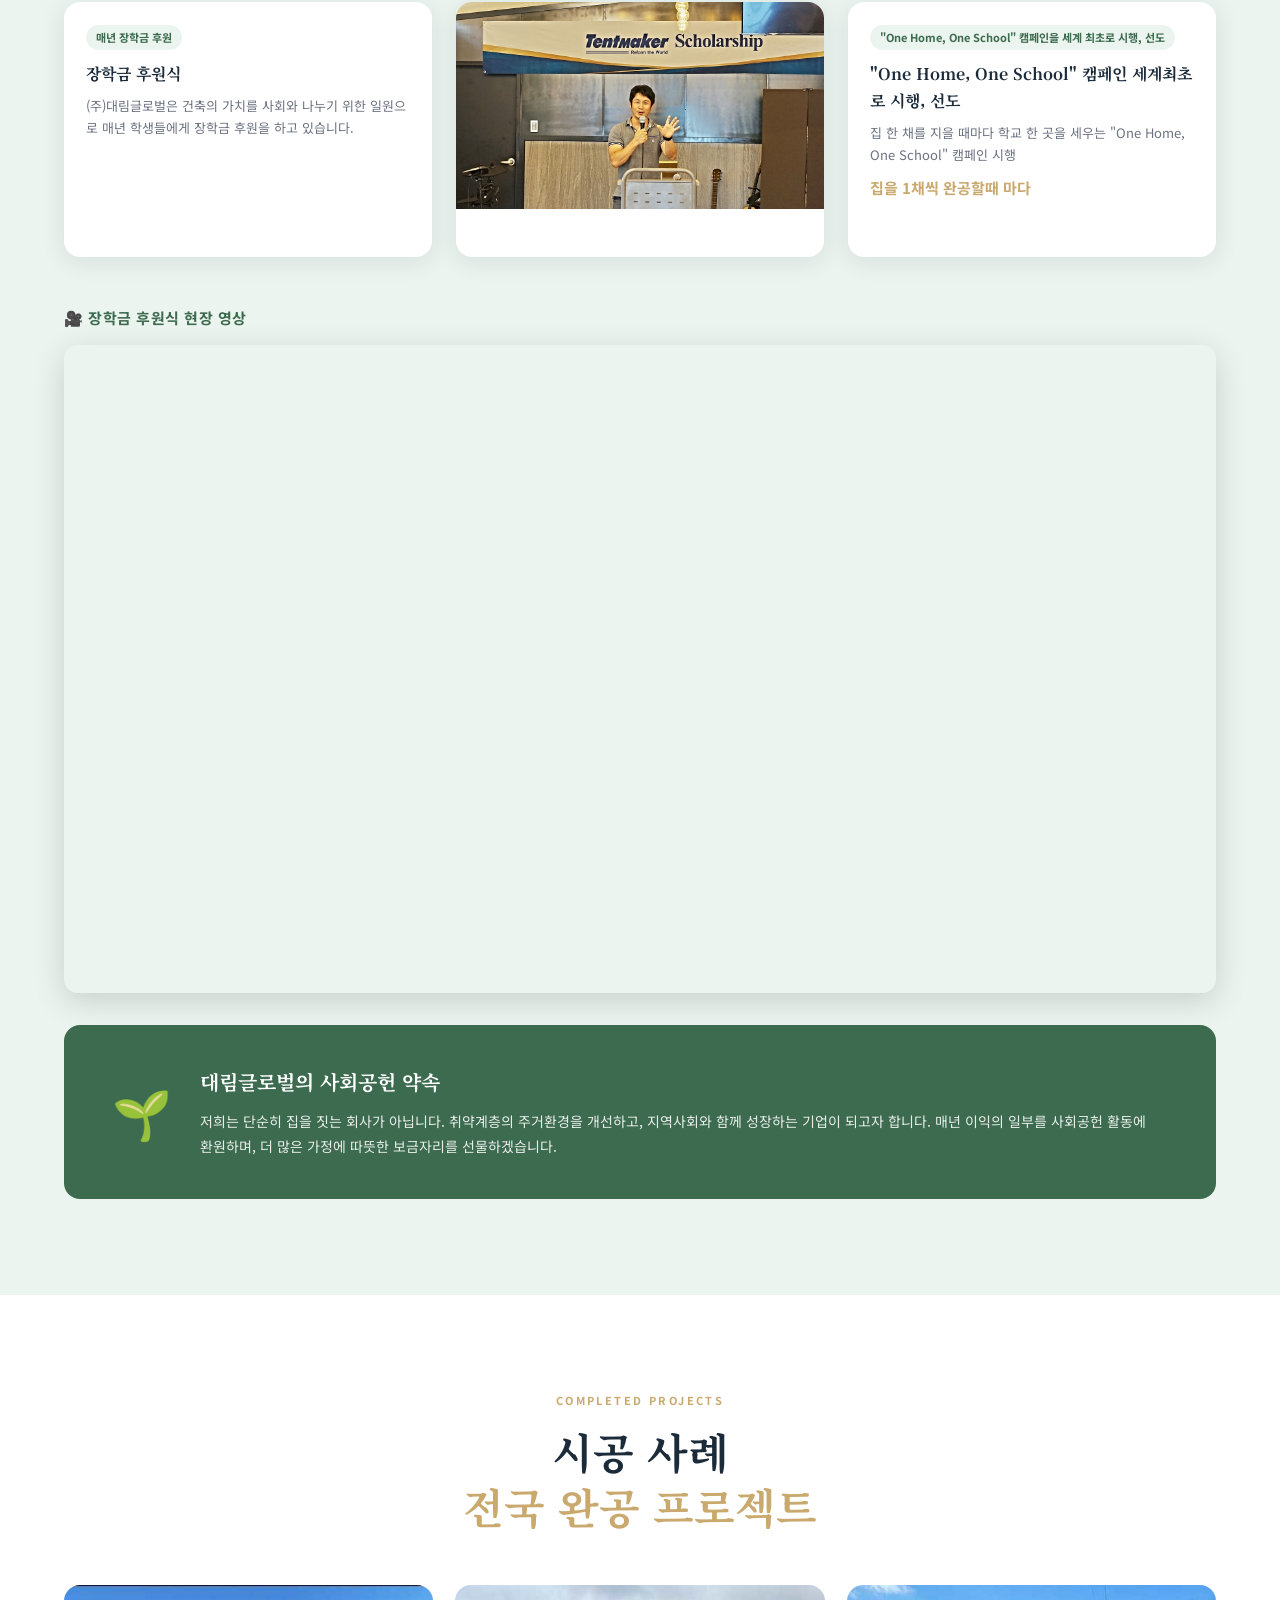
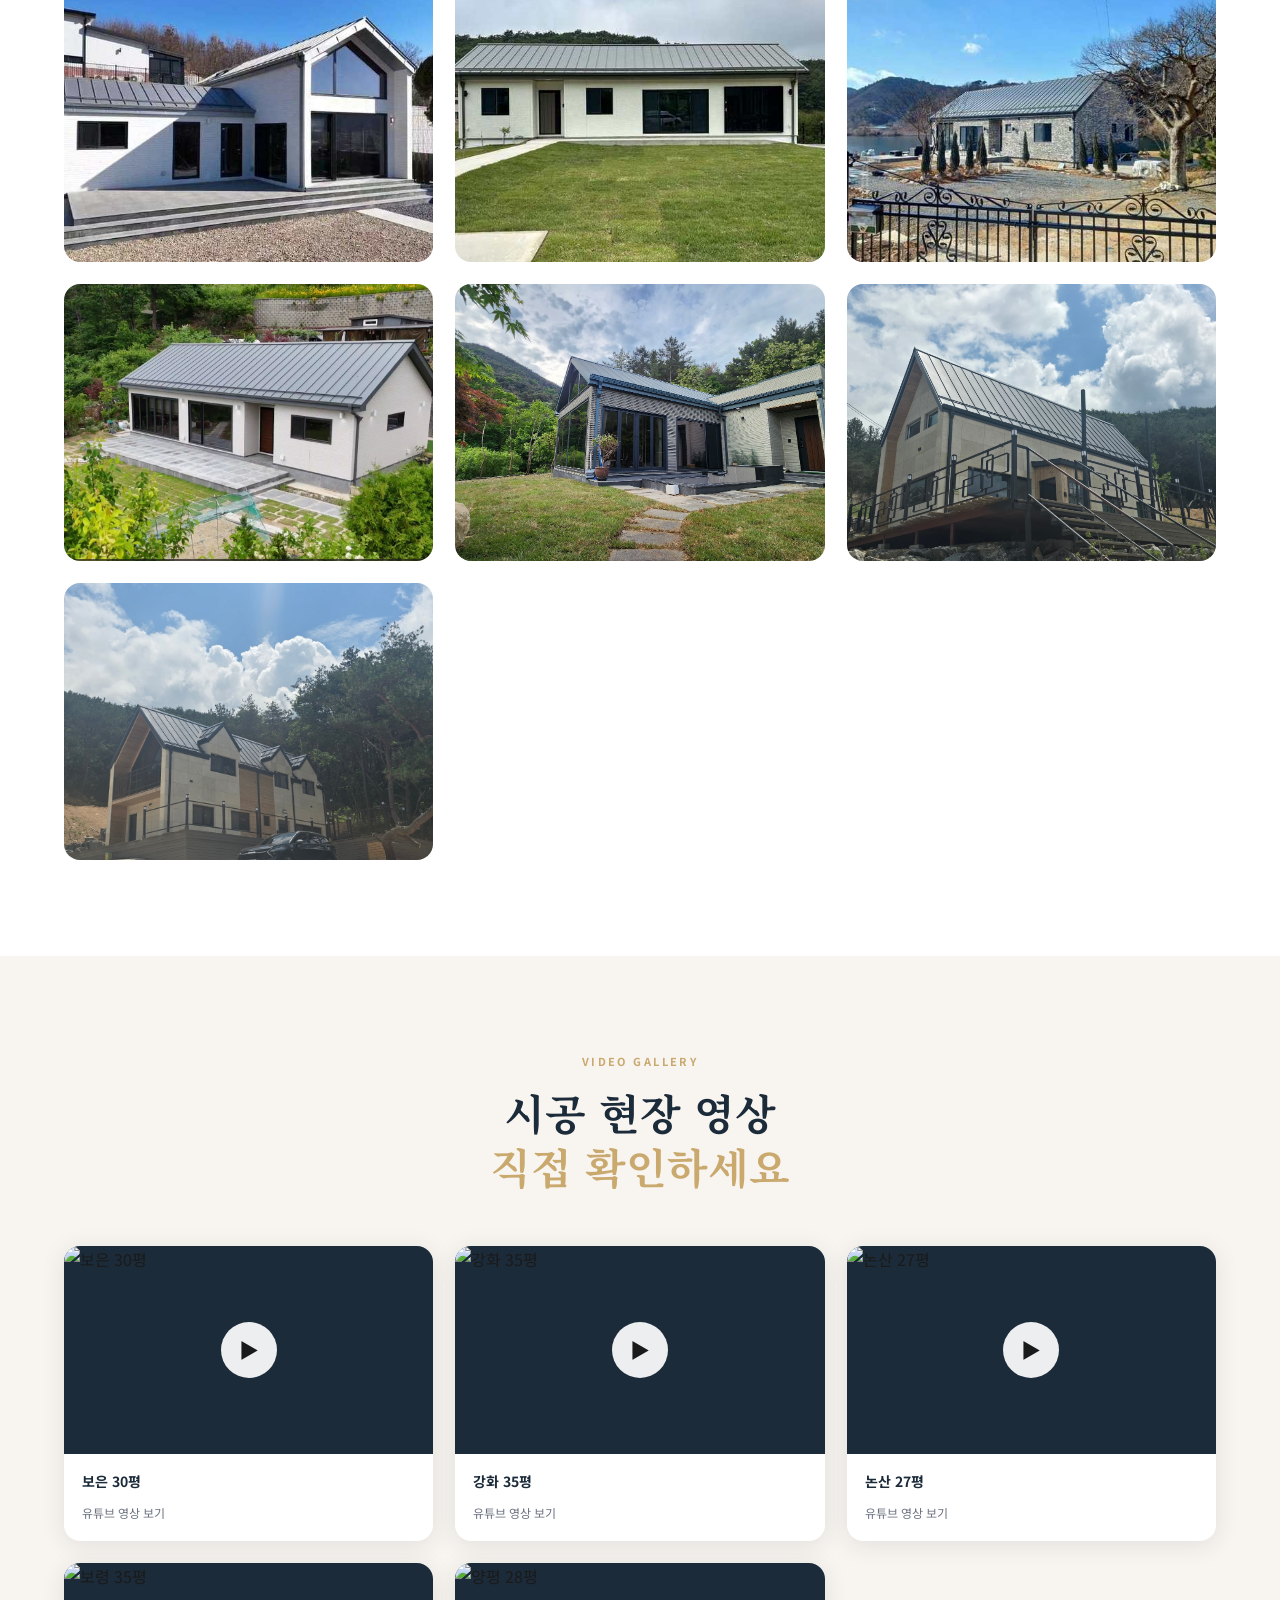
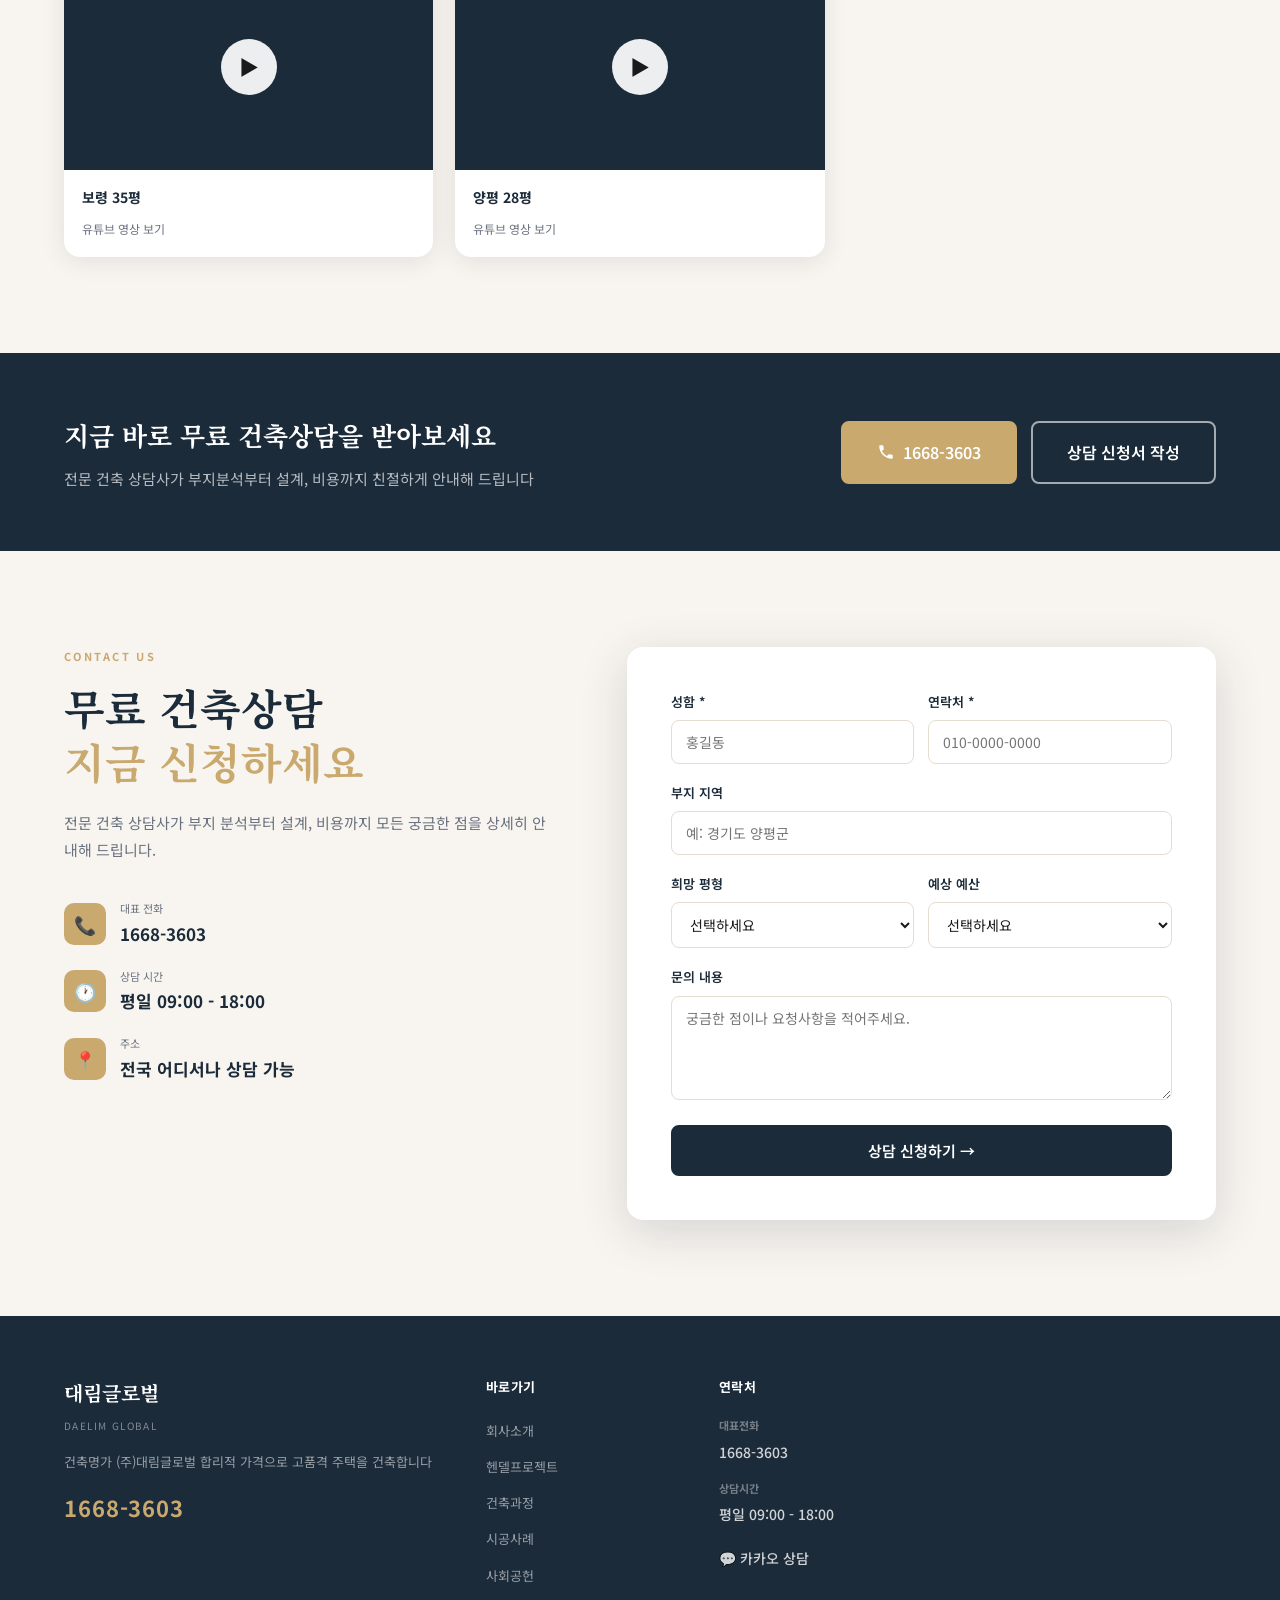
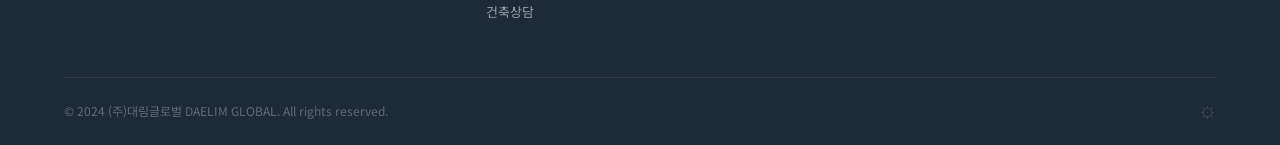
==== commit a155a920: "Replace scholarship video with new YouTube video" ====
--- a/index.html
+++ b/index.html
@@ -236,7 +236,7 @@
     <div class="social-video-wrap reveal">
       <div class="social-video-label">🎥 장학금 후원식 현장 영상</div>
       <div class="social-video-frame">
-        <iframe src="https://www.youtube.com/embed/eiPOi4S76MM?autoplay=1&mute=1&loop=1&playlist=eiPOi4S76MM&controls=1&rel=0" title="장학금 후원식 영상" frameborder="0" allow="autoplay; encrypted-media; picture-in-picture" allowfullscreen></iframe>
+        <iframe src="https://www.youtube.com/embed/FjbiMIu1LaM?autoplay=1&mute=1&loop=1&playlist=FjbiMIu1LaM&controls=1&rel=0" title="장학금 후원식 영상" frameborder="0" allow="autoplay; encrypted-media; picture-in-picture" allowfullscreen></iframe>
       </div>
     </div>
 
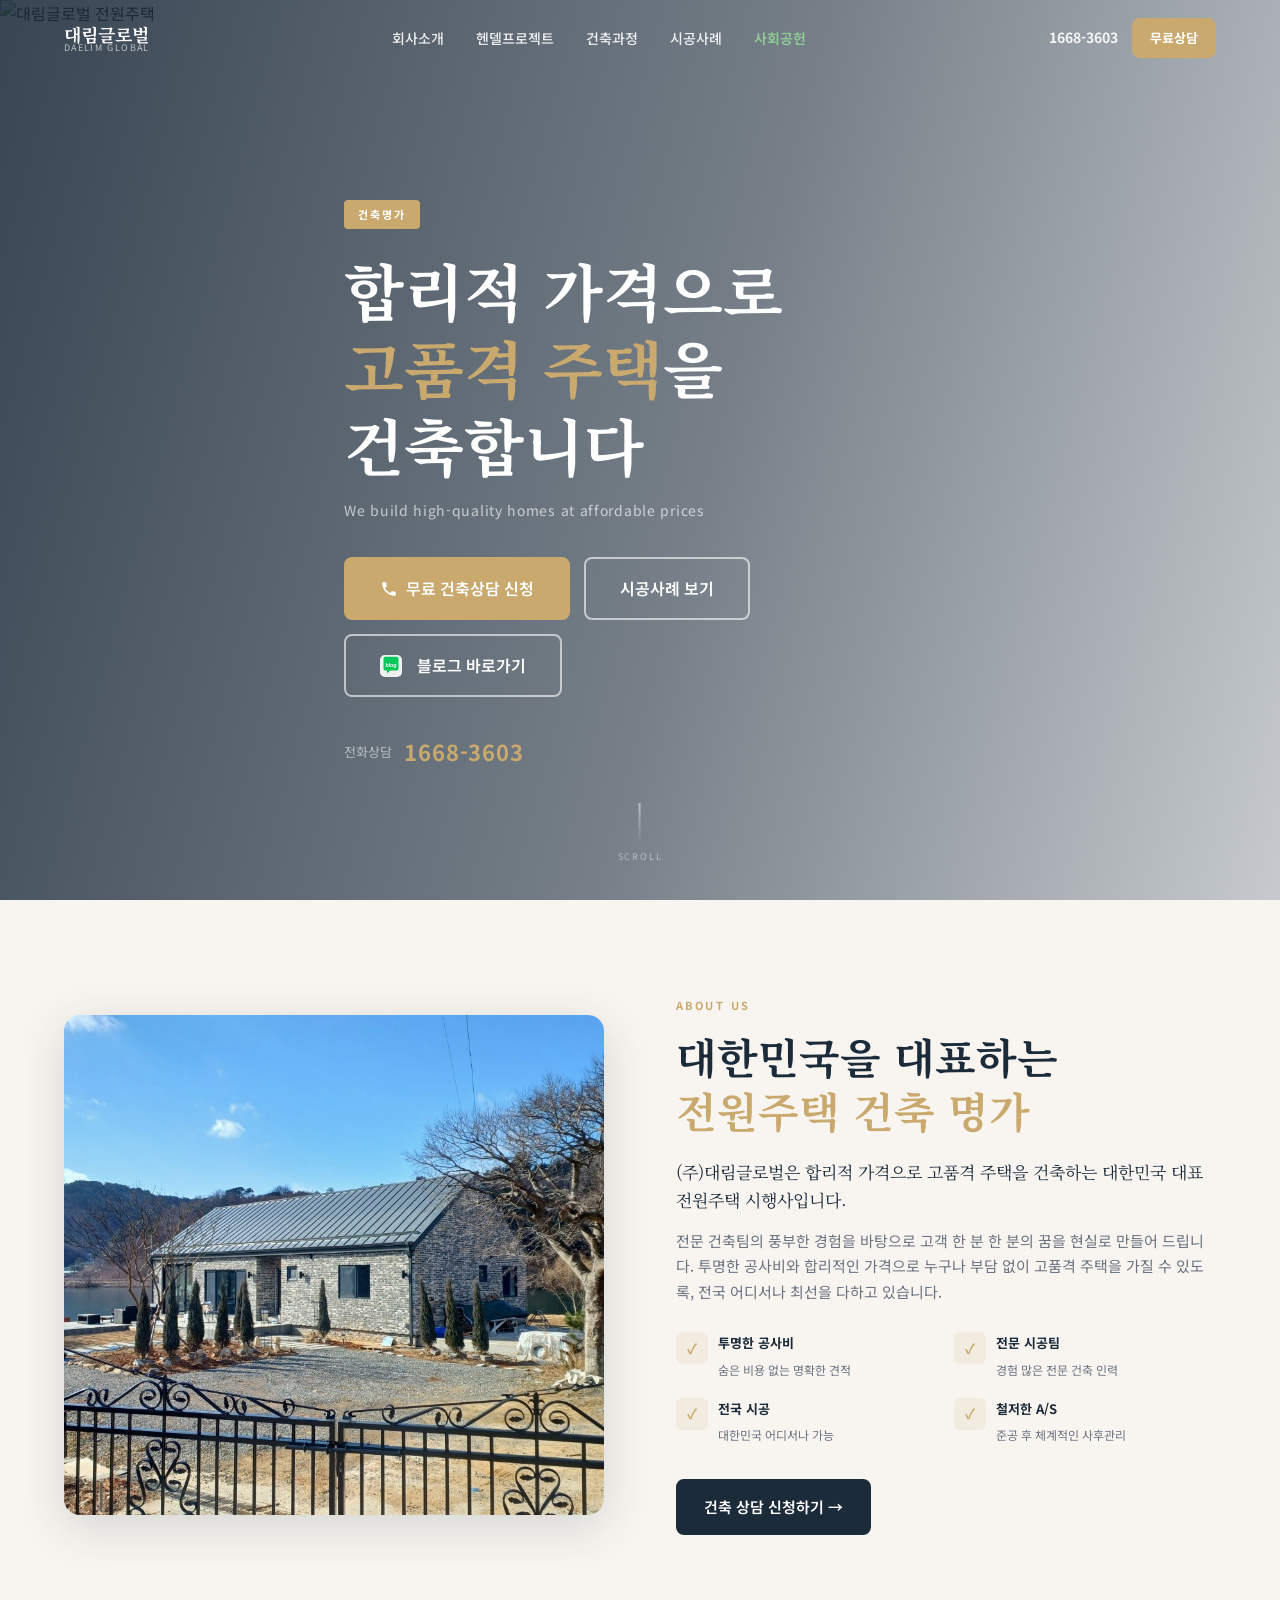
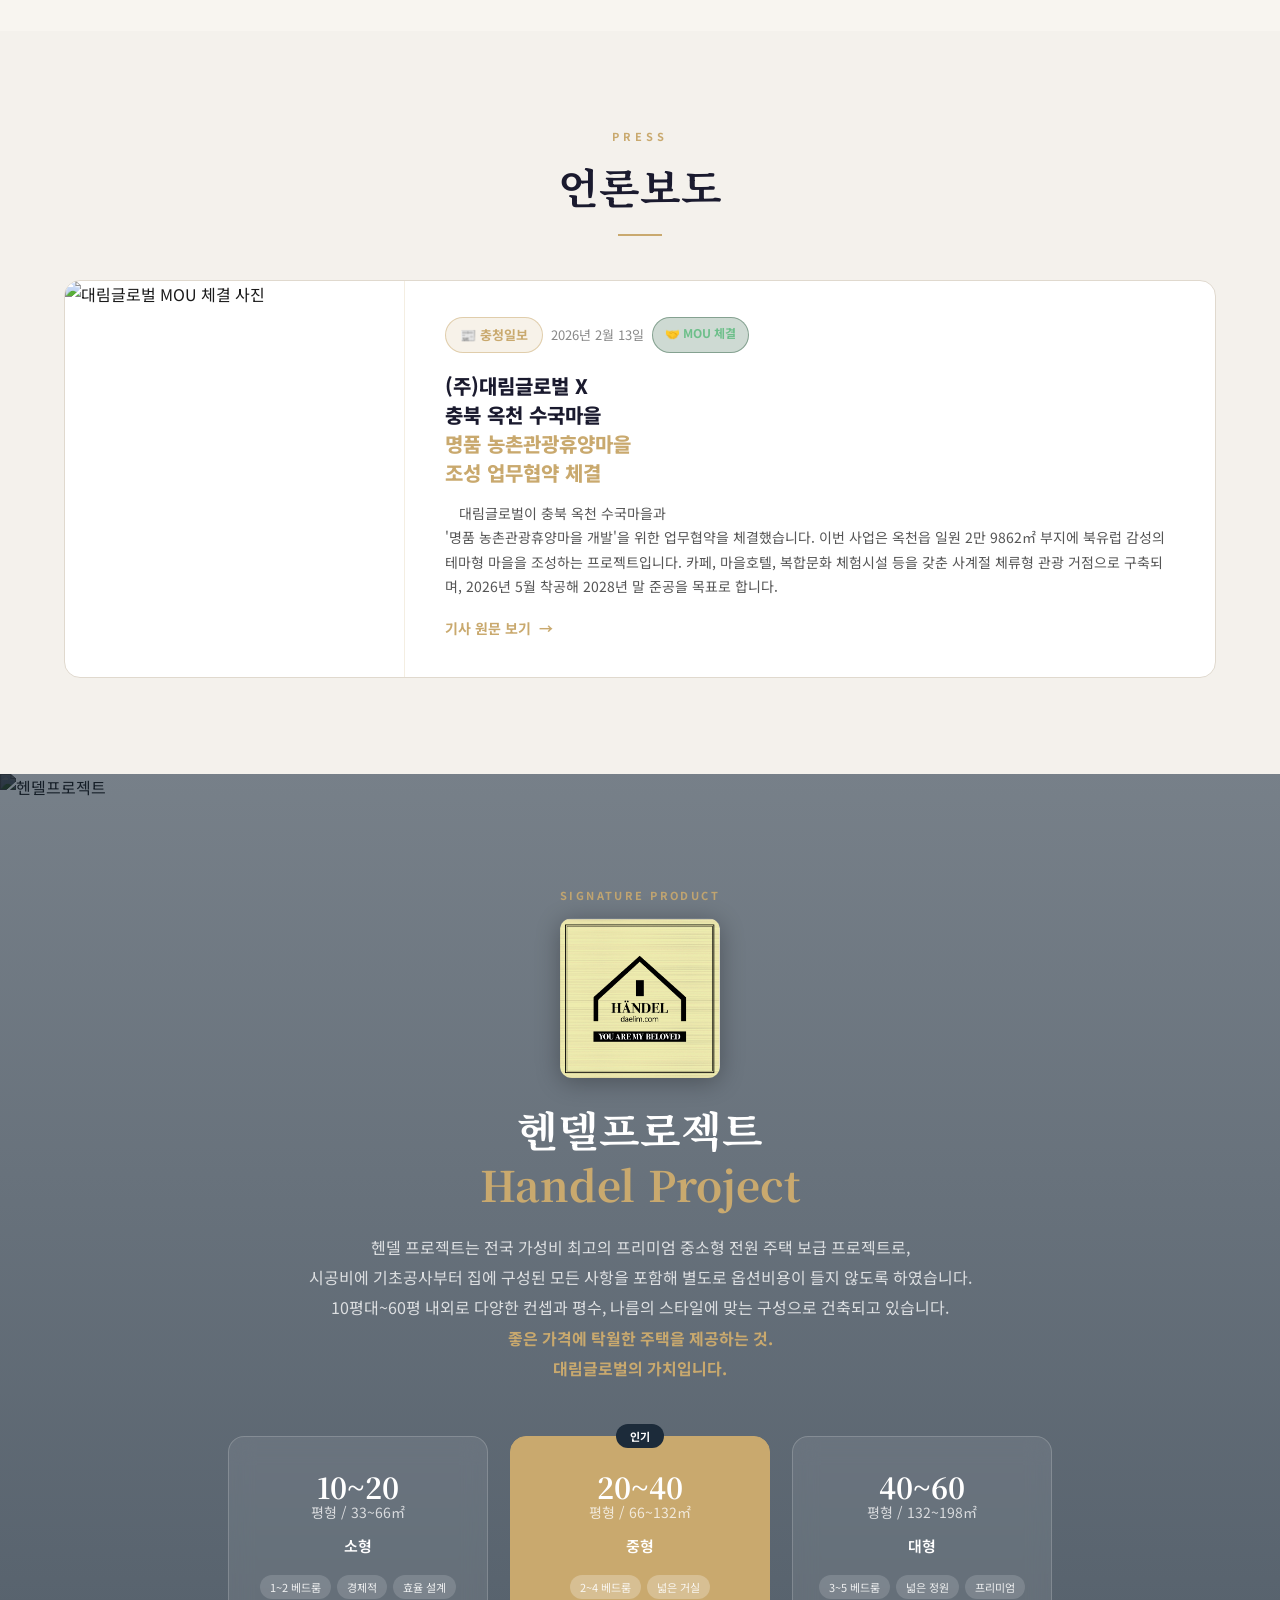
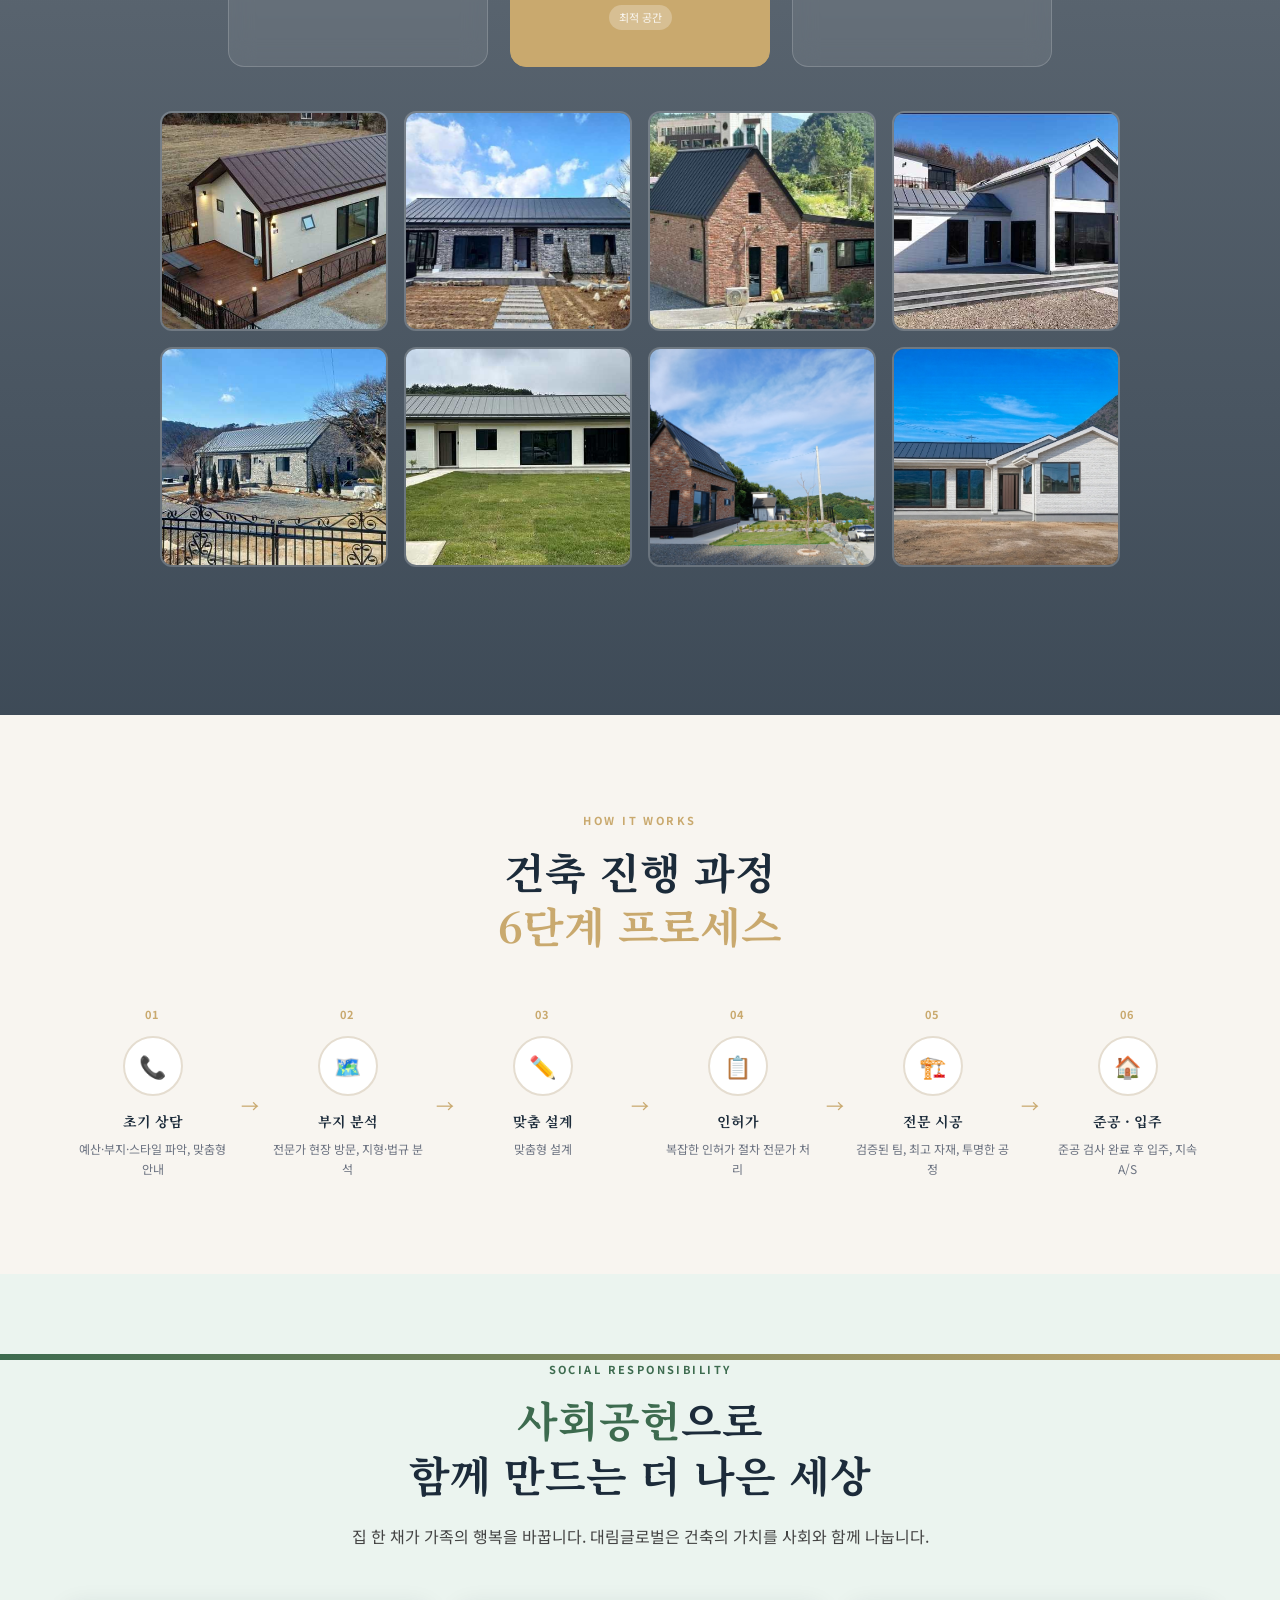
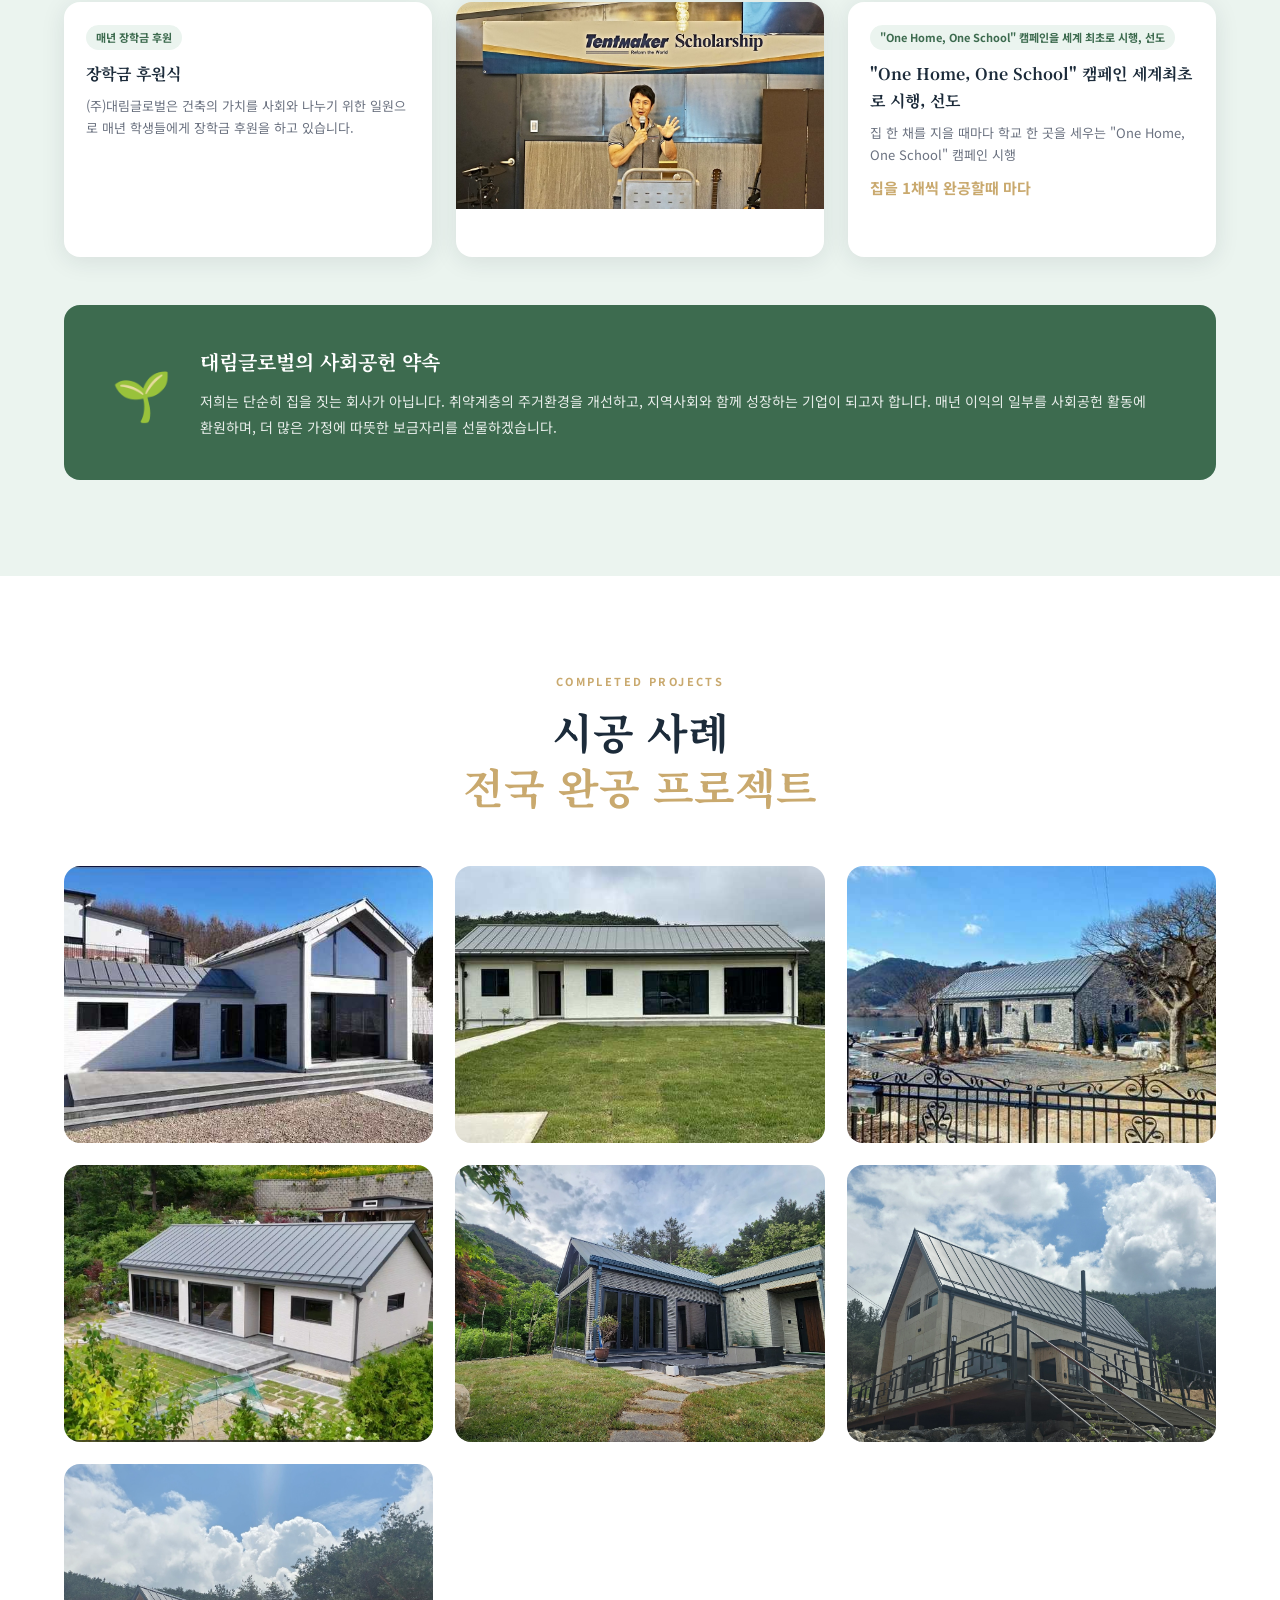
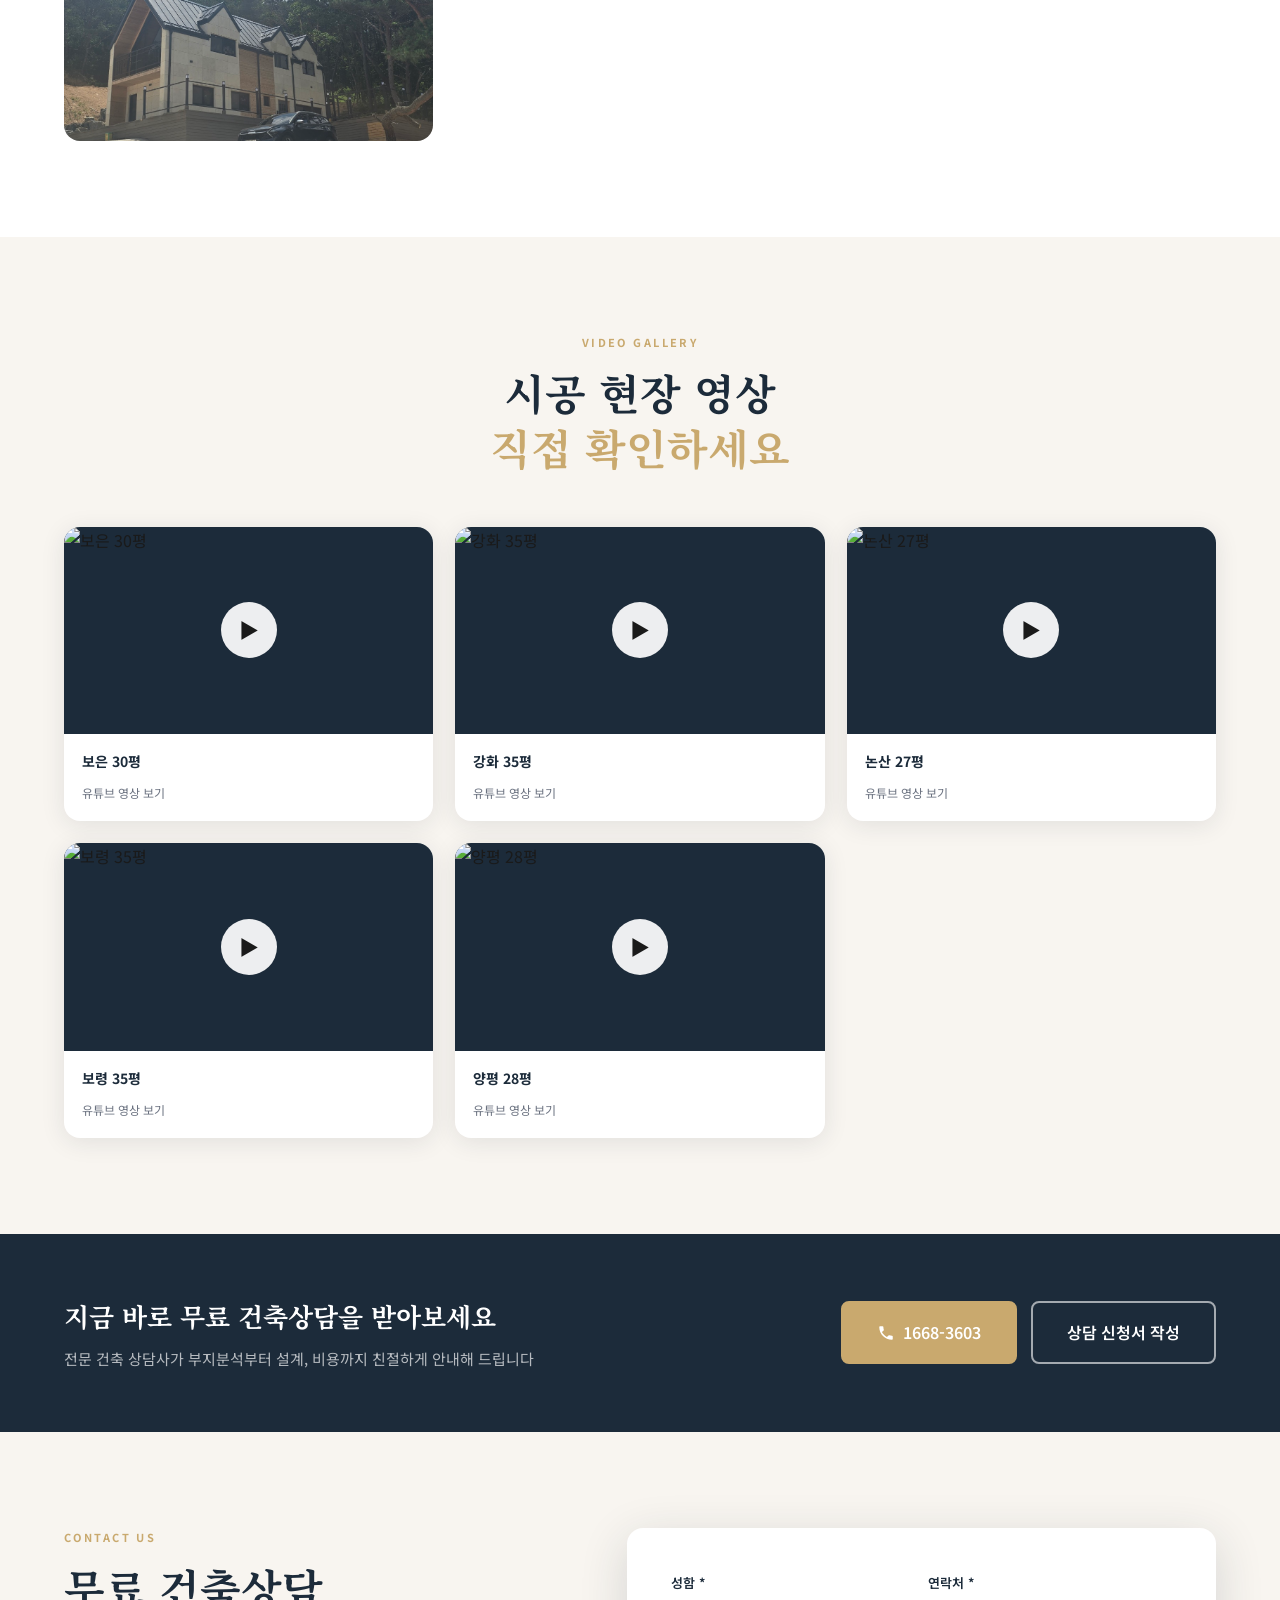
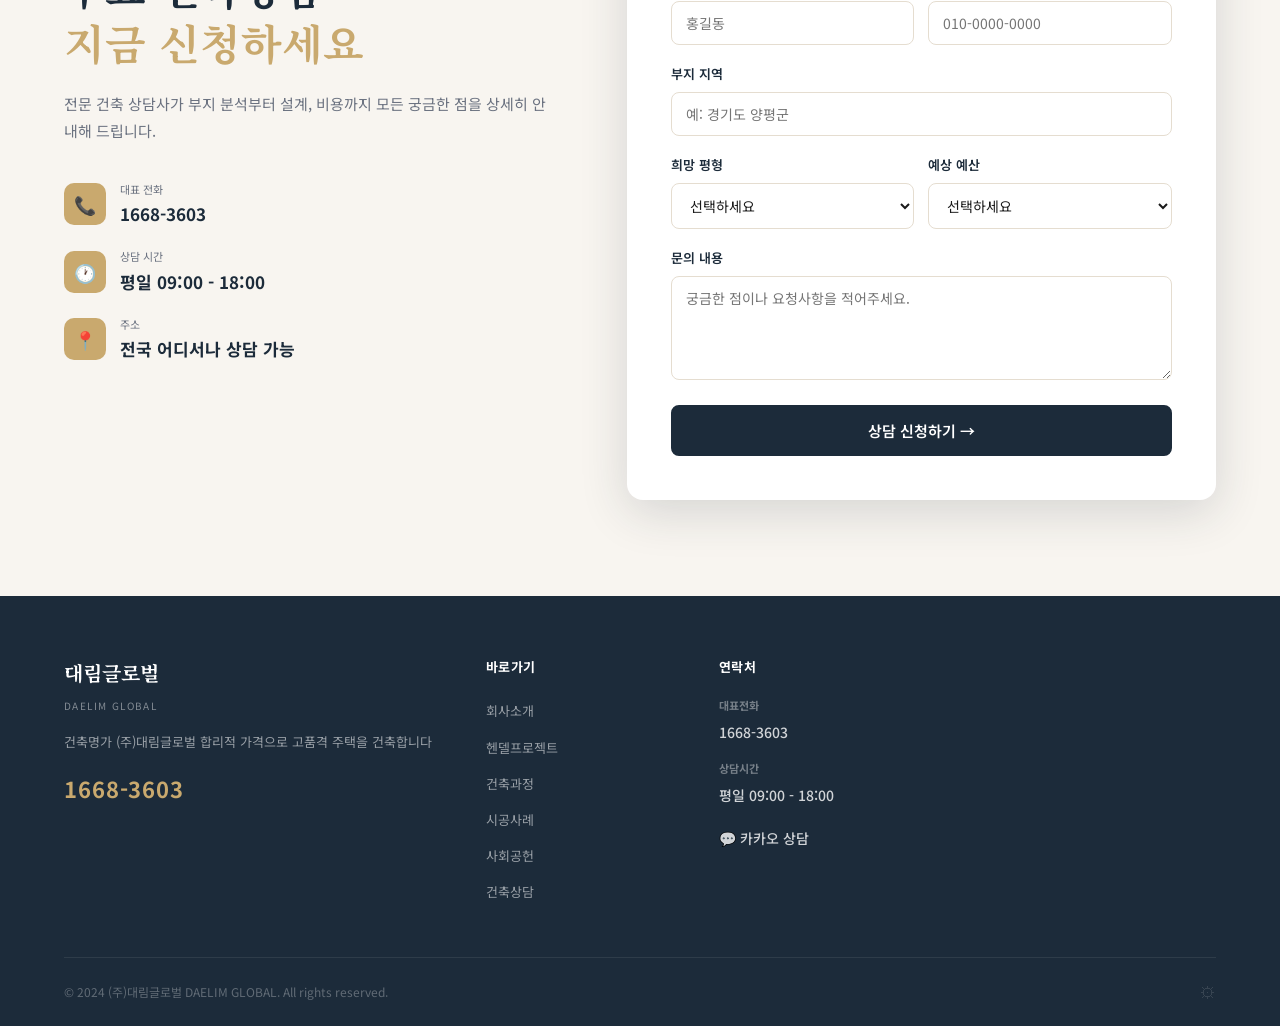
==== commit c429fa19: "Remove scholarship video from social section" ====
--- a/index.html
+++ b/index.html
@@ -231,13 +231,6 @@
 
     <div class="social-activities" id="socialActivities">
       <!-- JS로 렌더링 -->
-    </div>
-
-    <div class="social-video-wrap reveal">
-      <div class="social-video-label">🎥 장학금 후원식 현장 영상</div>
-      <div class="social-video-frame">
-        <iframe src="https://www.youtube.com/embed/FjbiMIu1LaM?autoplay=1&mute=1&loop=1&playlist=FjbiMIu1LaM&controls=1&rel=0" title="장학금 후원식 영상" frameborder="0" allow="autoplay; encrypted-media; picture-in-picture" allowfullscreen></iframe>
-      </div>
     </div>
 
     <div class="social-mission reveal">
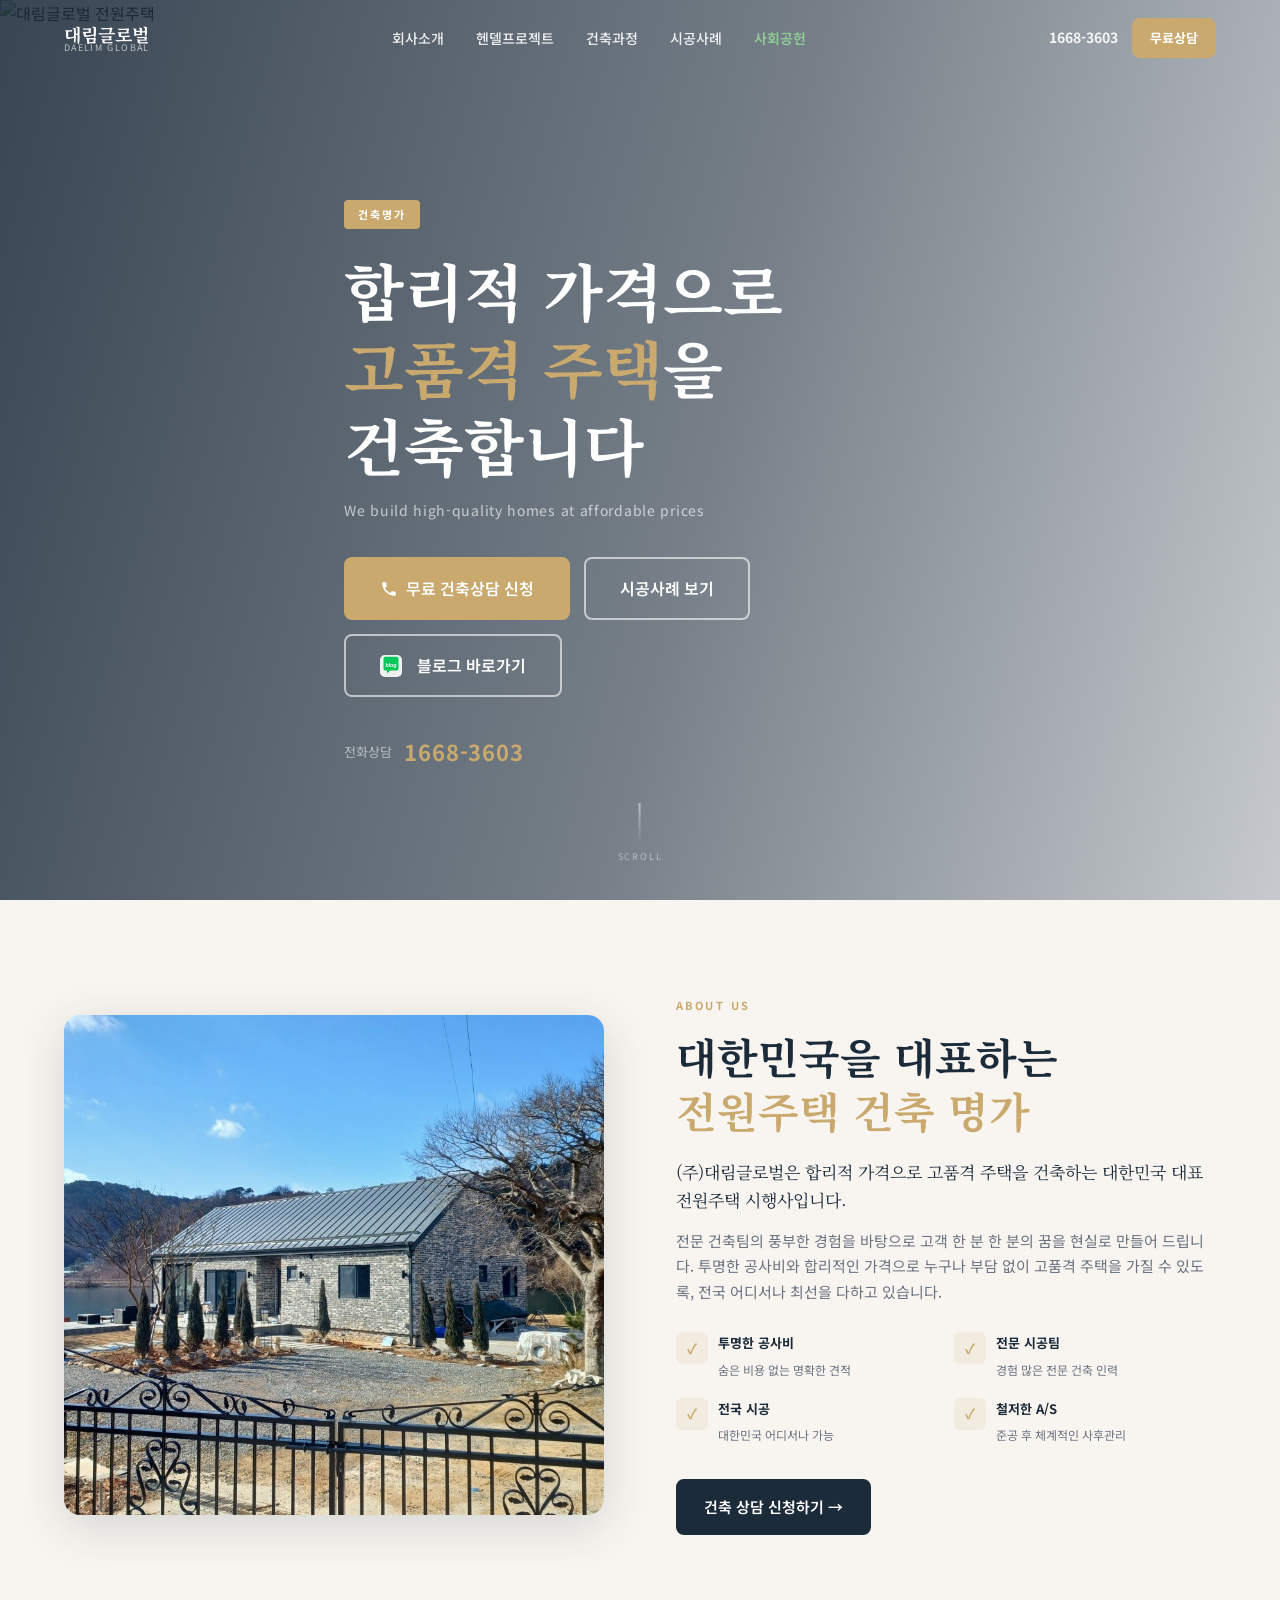
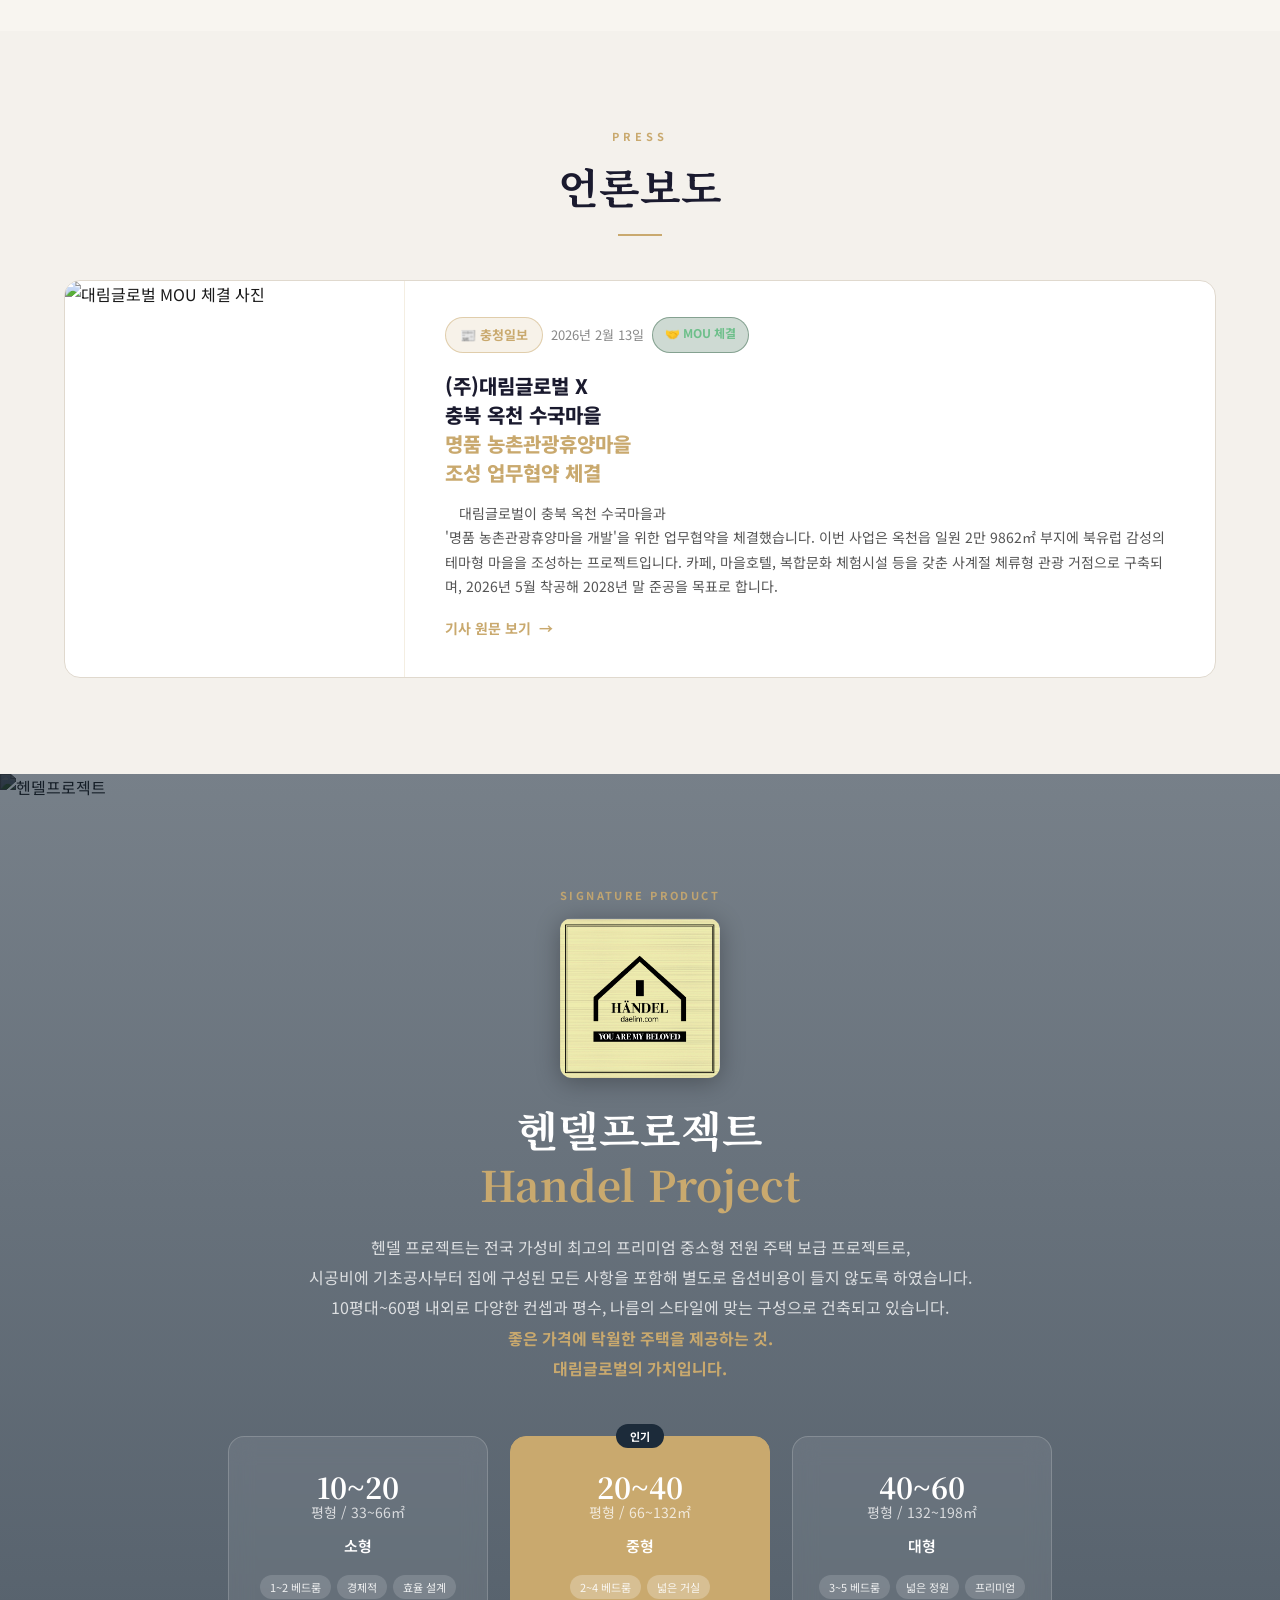
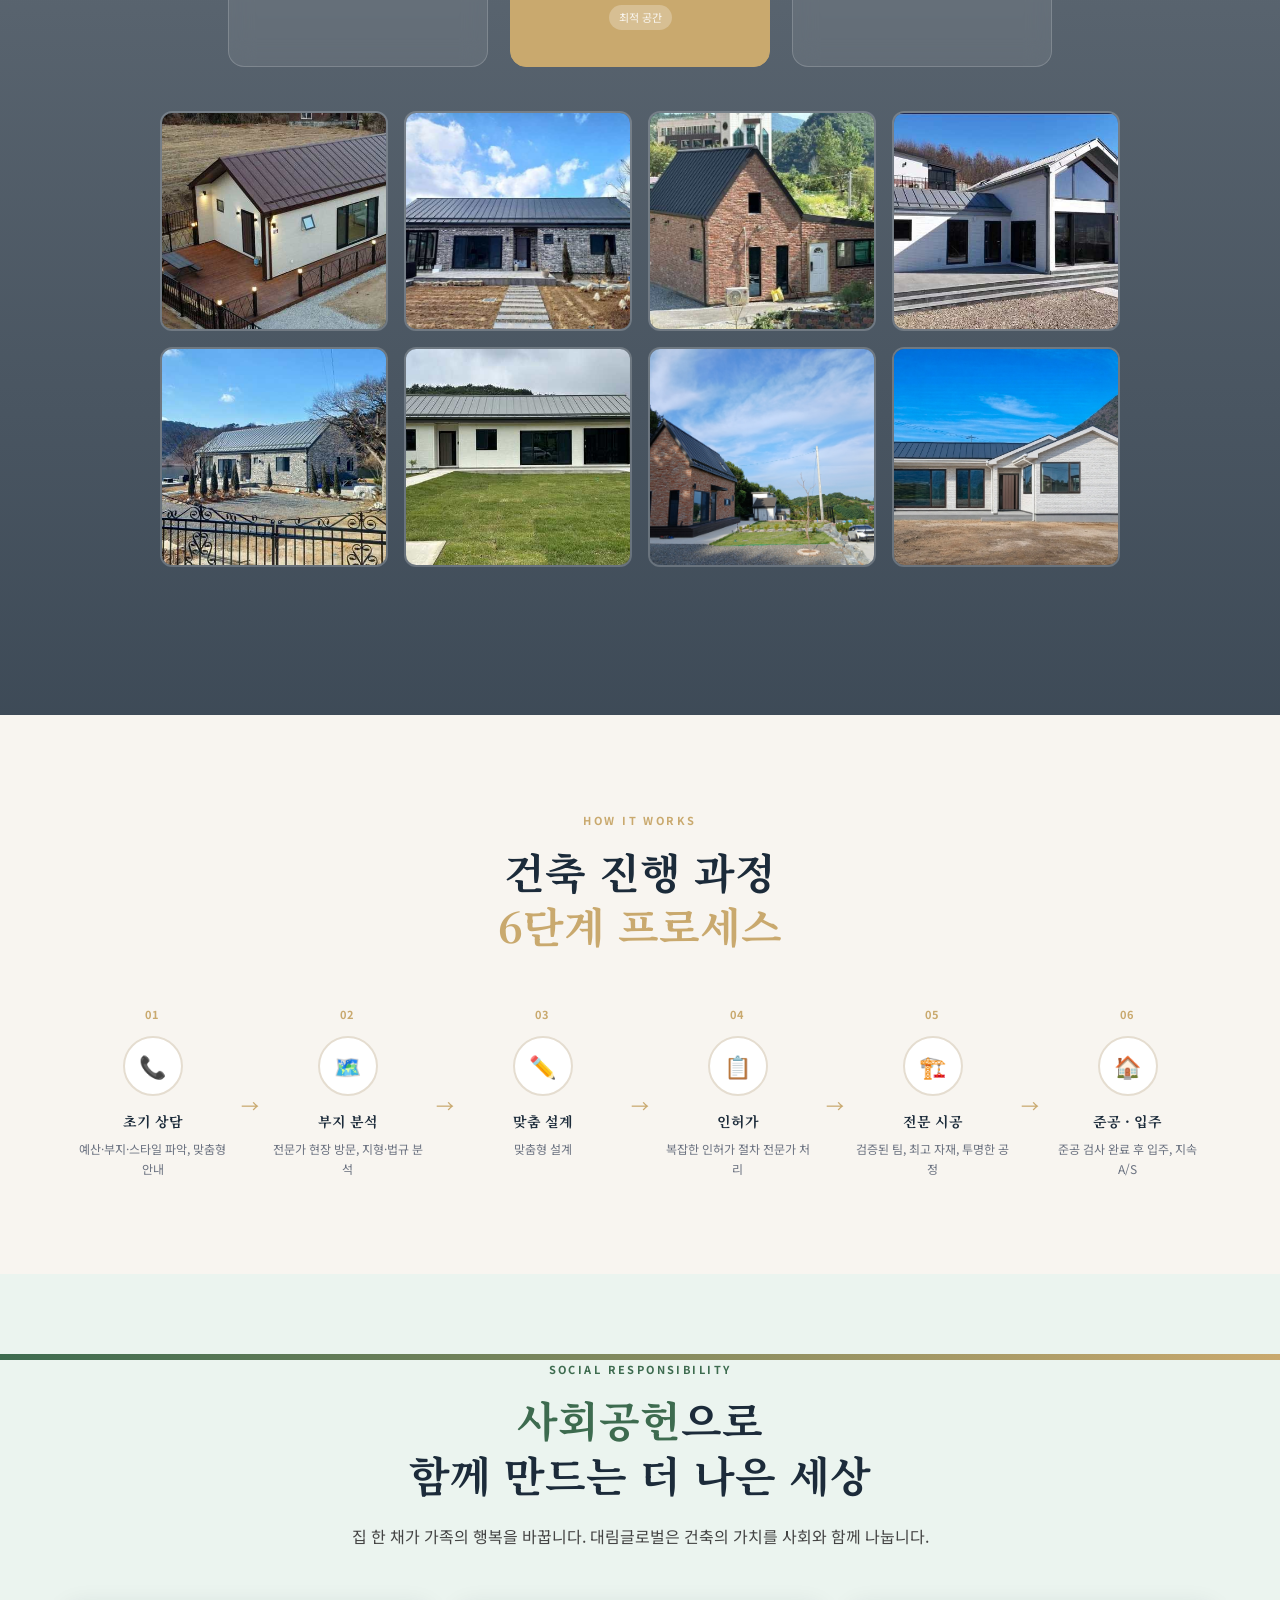
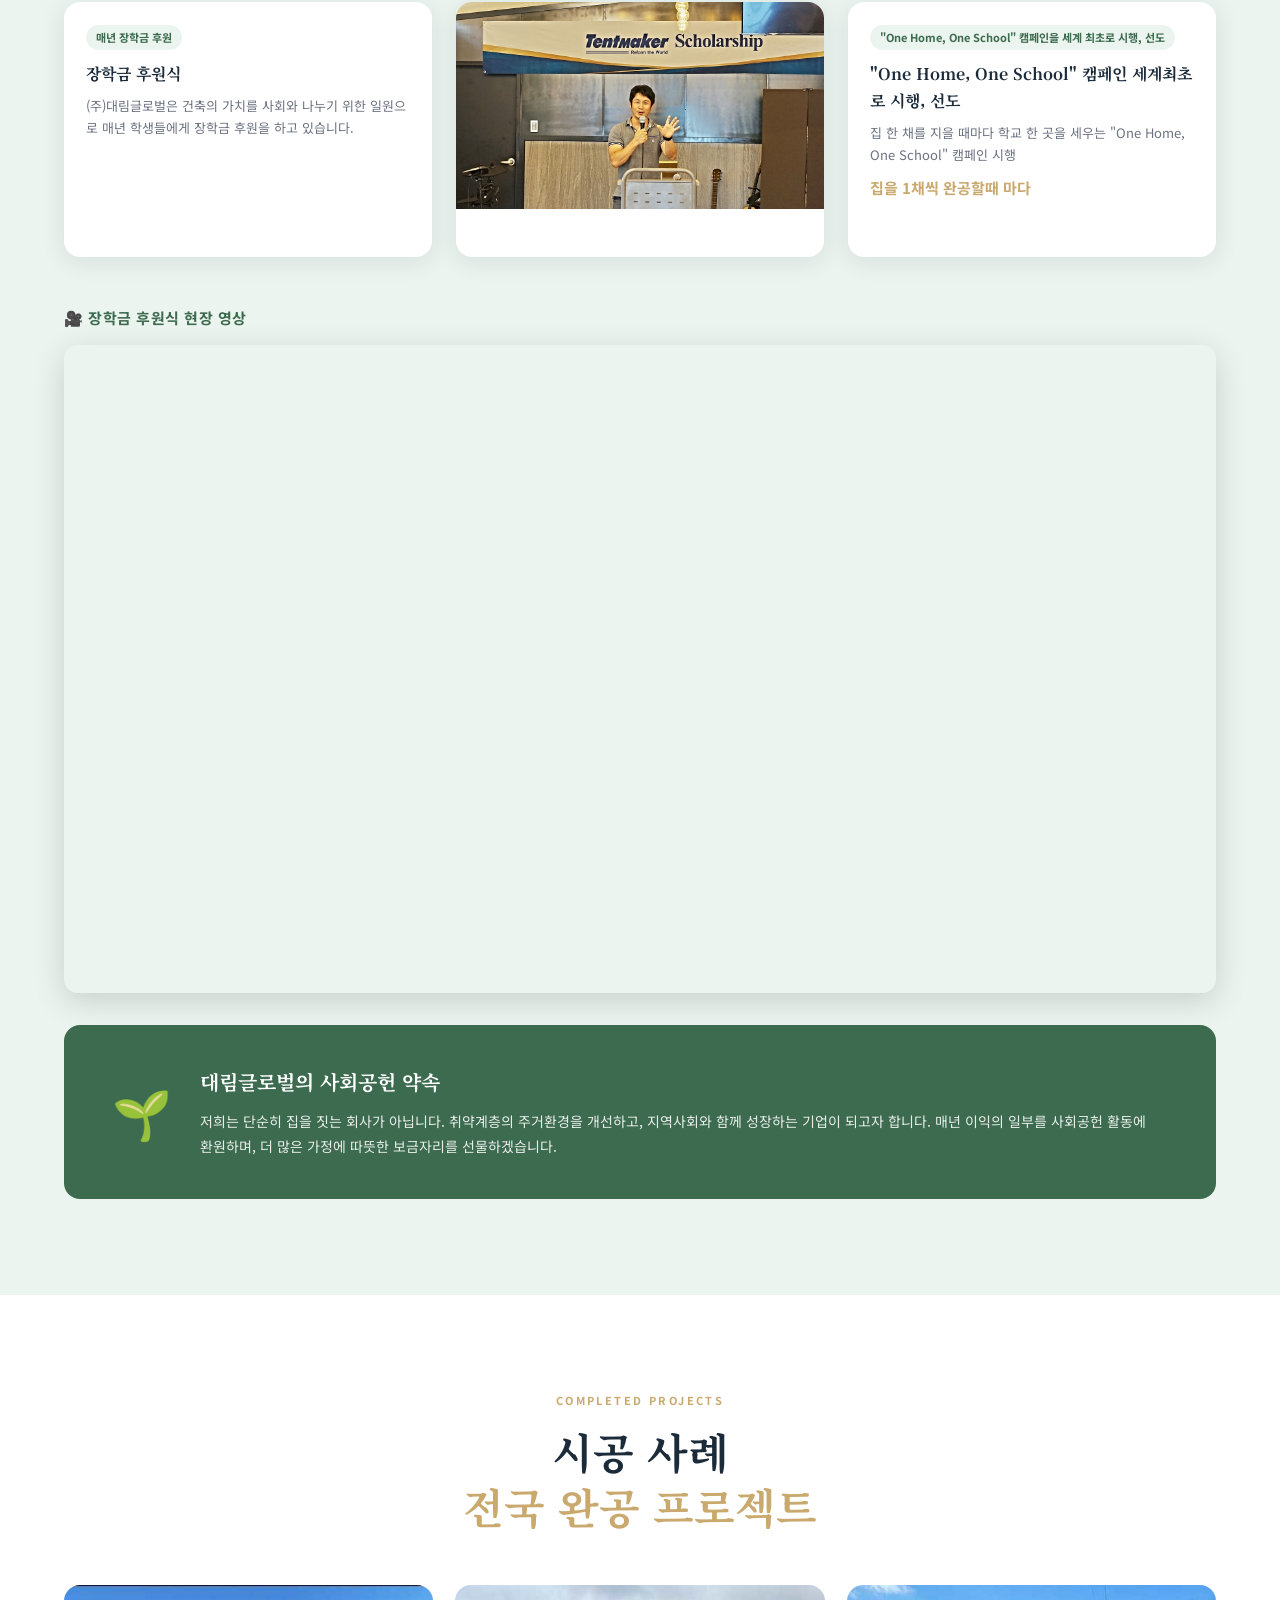
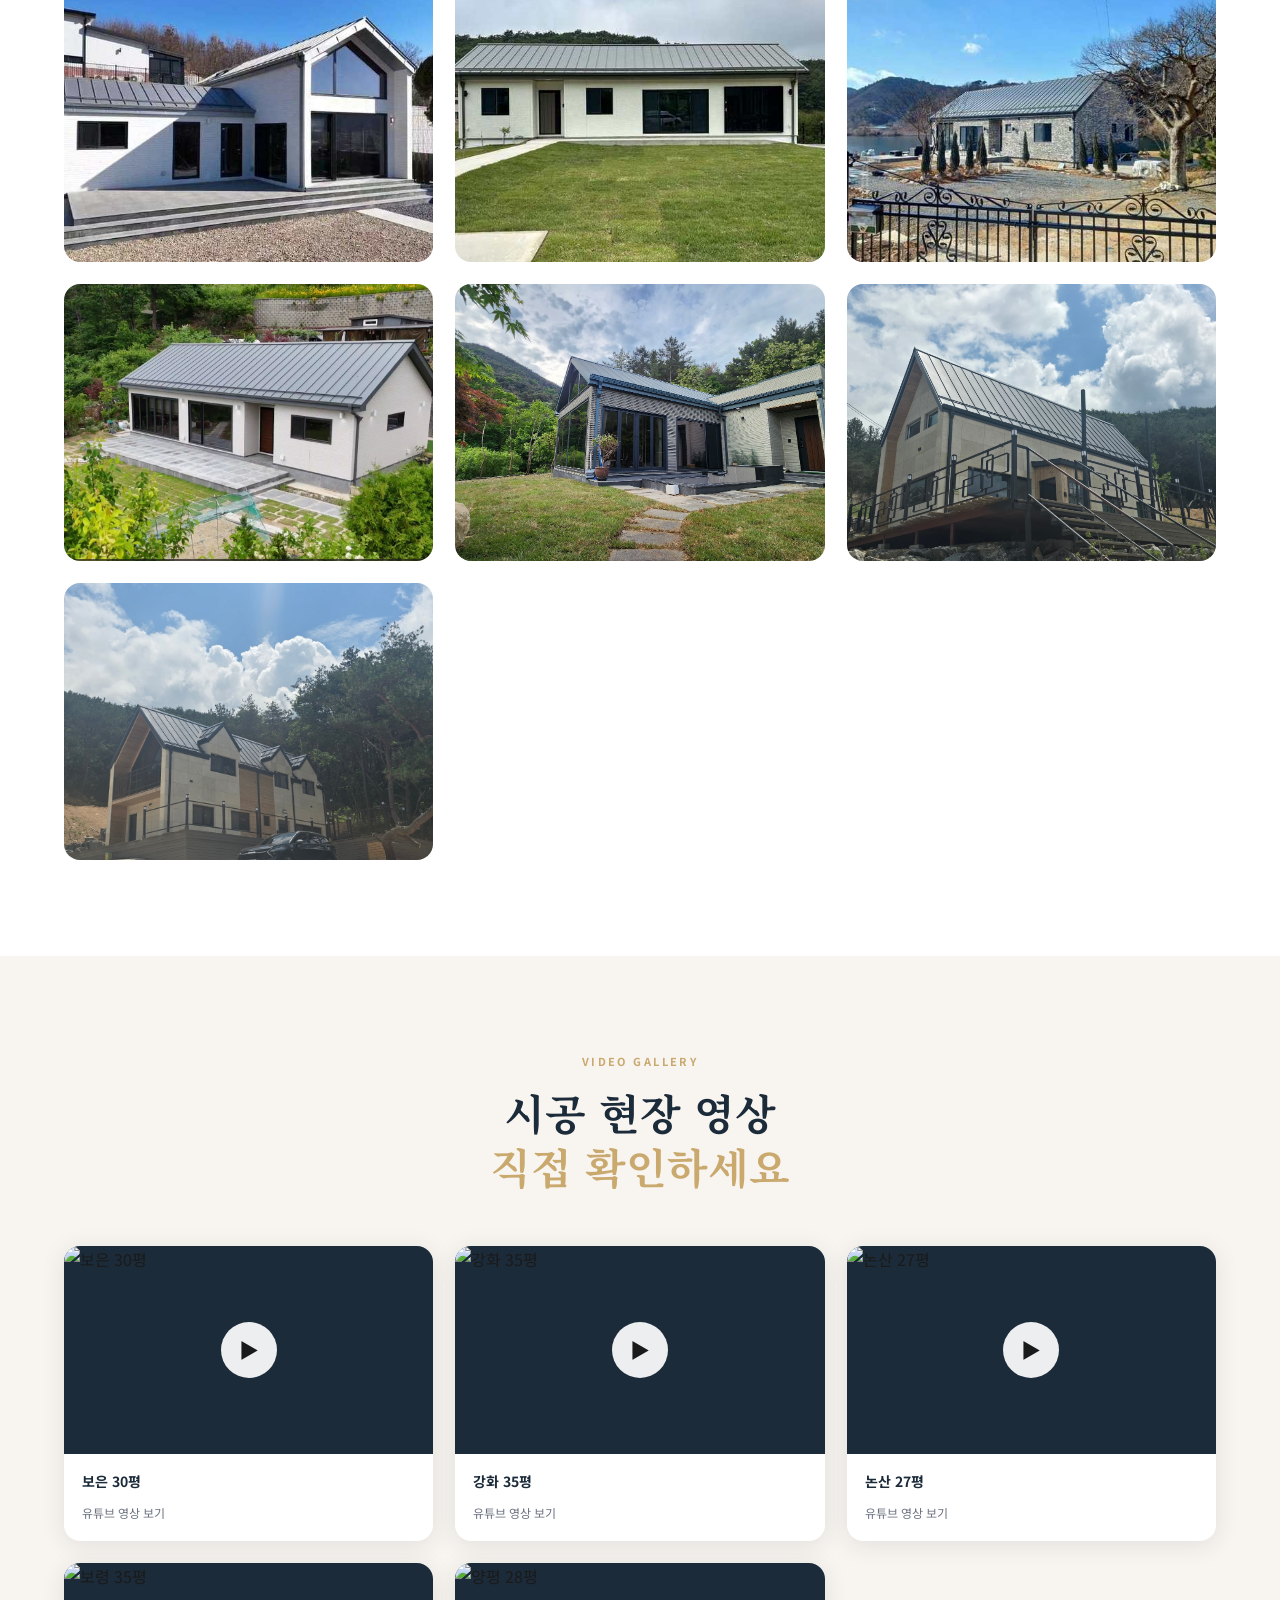
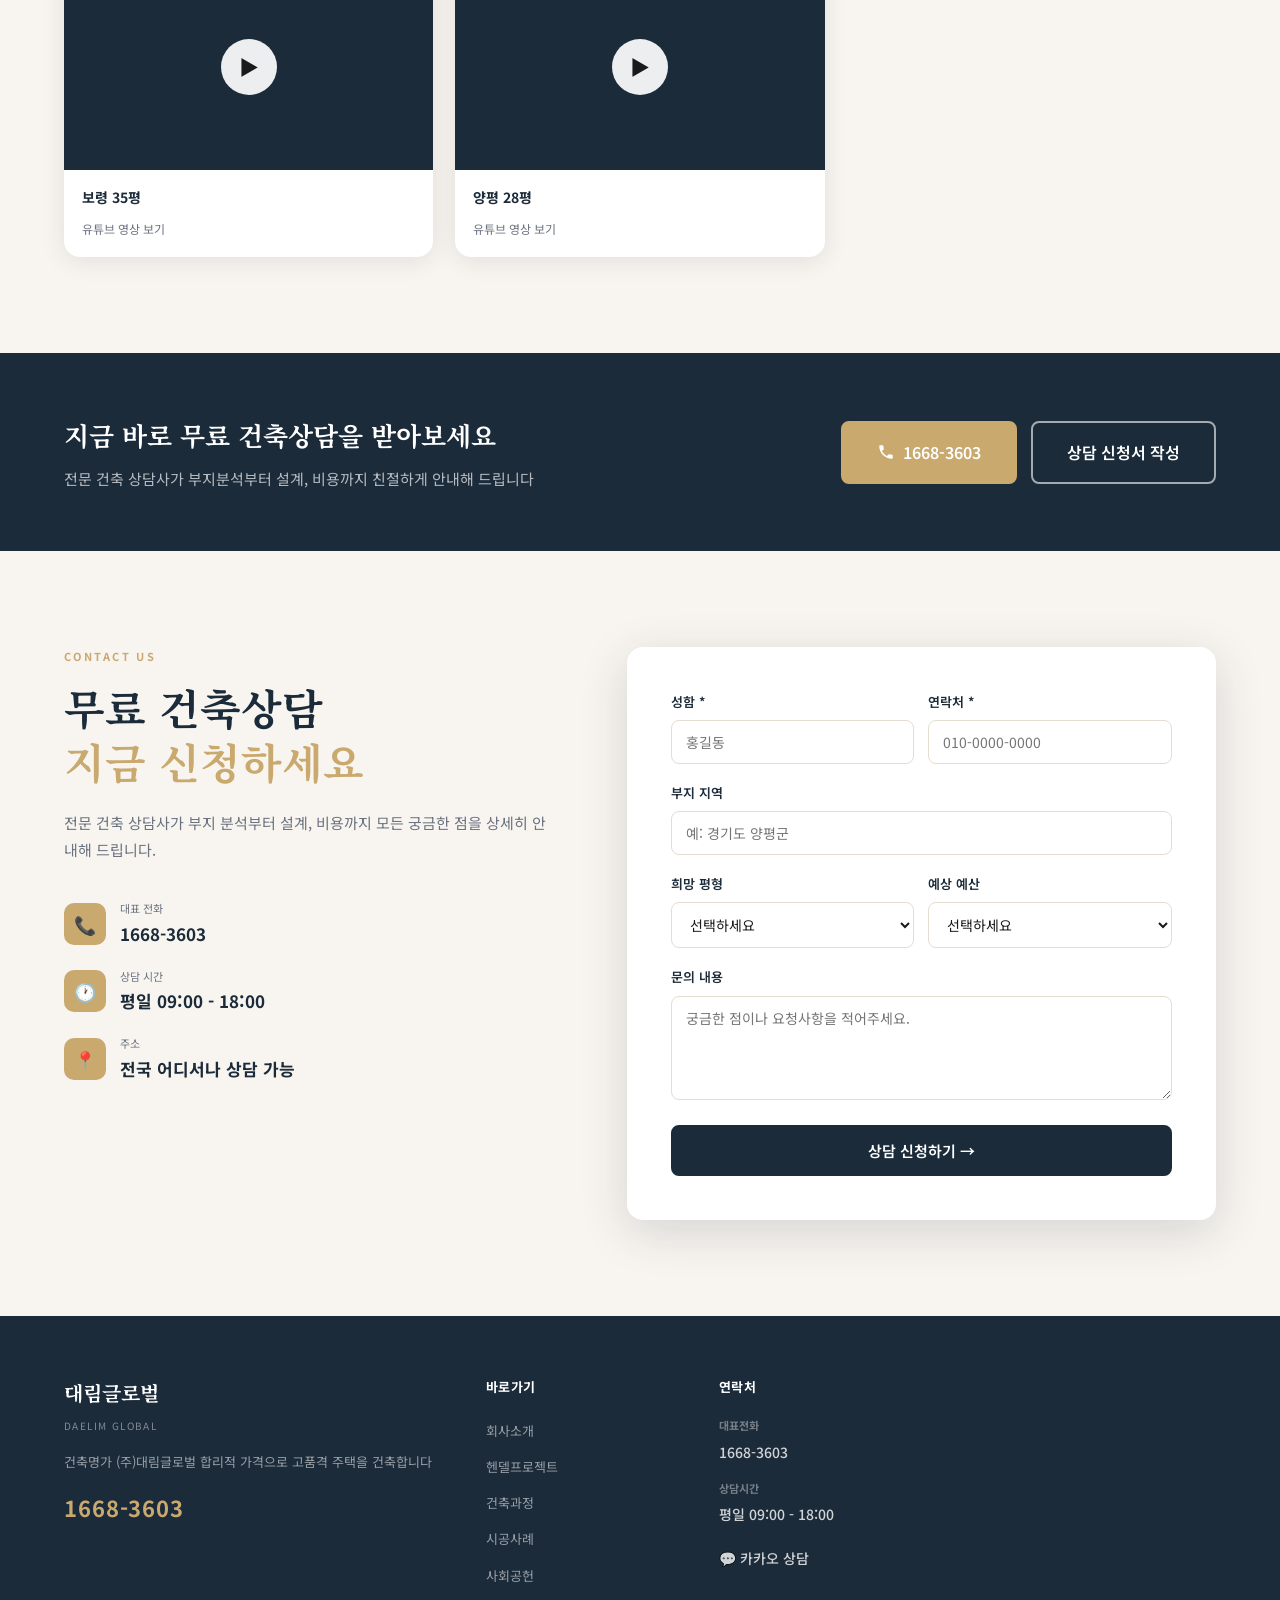
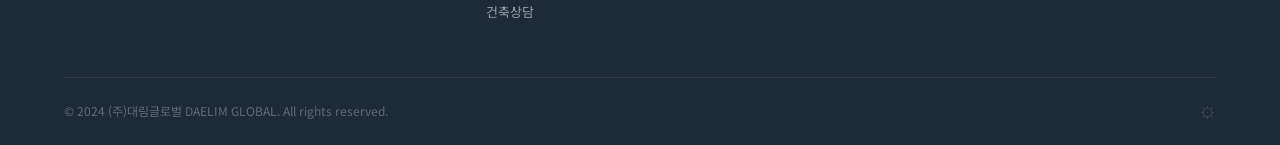
==== commit 030f4c77: "Re-add scholarship video with new URL (m66bUcGqwMw) Co-Authored-By: Claude Sonnet 4.6 <noreply@anthr" ====
--- a/index.html
+++ b/index.html
@@ -231,6 +231,13 @@
 
     <div class="social-activities" id="socialActivities">
       <!-- JS로 렌더링 -->
+    </div>
+
+    <div class="social-video-wrap reveal">
+      <div class="social-video-label">🎥 장학금 후원식 현장 영상</div>
+      <div class="social-video-frame">
+        <iframe src="https://www.youtube.com/embed/m66bUcGqwMw?autoplay=1&mute=1&loop=1&playlist=m66bUcGqwMw&controls=1&rel=0" title="장학금 후원식 영상" frameborder="0" allow="autoplay; encrypted-media; picture-in-picture" allowfullscreen></iframe>
+      </div>
     </div>
 
     <div class="social-mission reveal">
